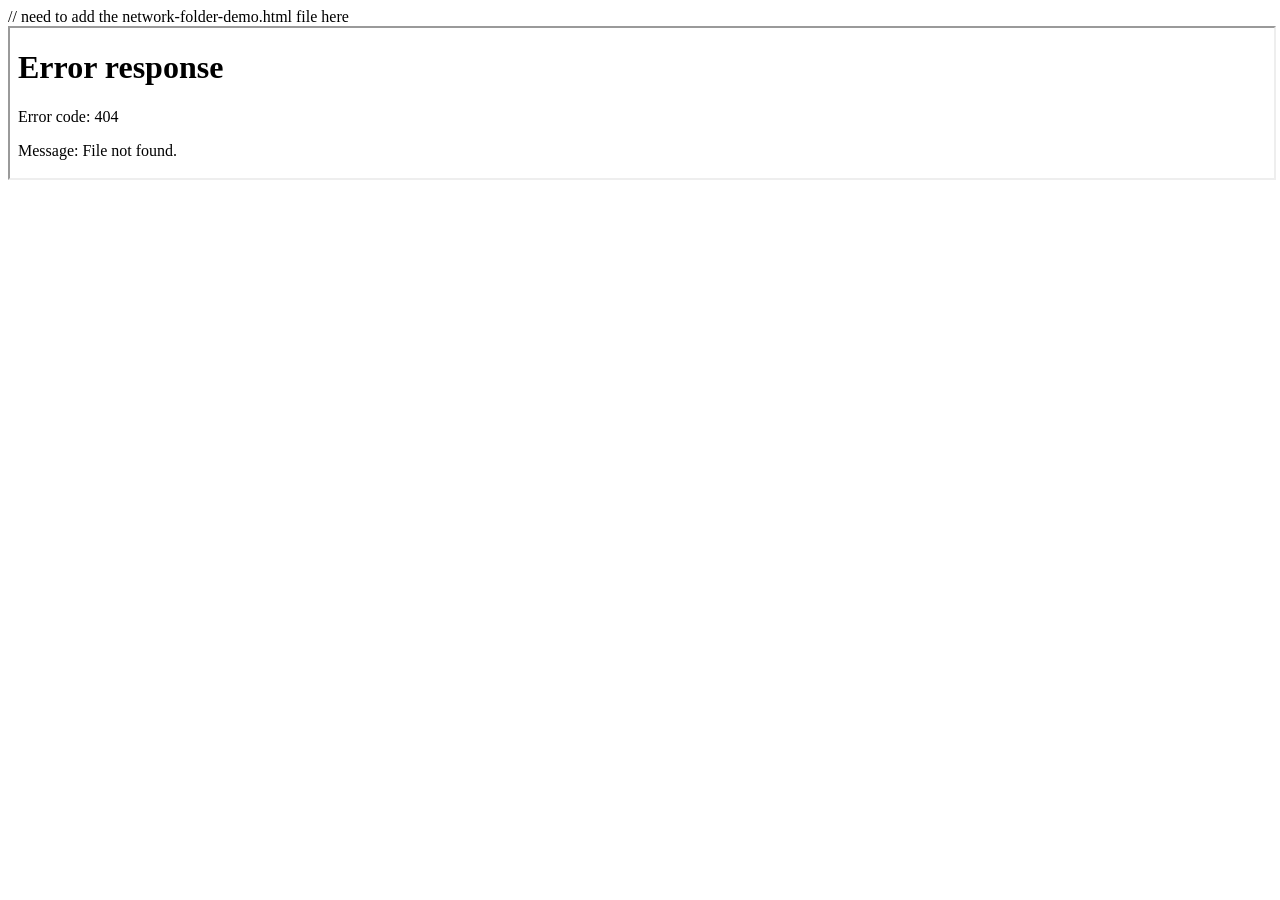
==== index.html @ 02687e4c "adding the index" ====
<!DOCTYPE html>
<html lang="en">
<head>
    <meta charset="UTF-8">
    <meta name="viewport" content="width=device-width, initial-scale=1.0">
    <title>Network Document Folder</title>
</head>
<body>
    // need to add the network-folder-demo.html file here
    <iframe src="network-folder-demo.html" width="100%" height="100%"></iframe>
</body>
</html>
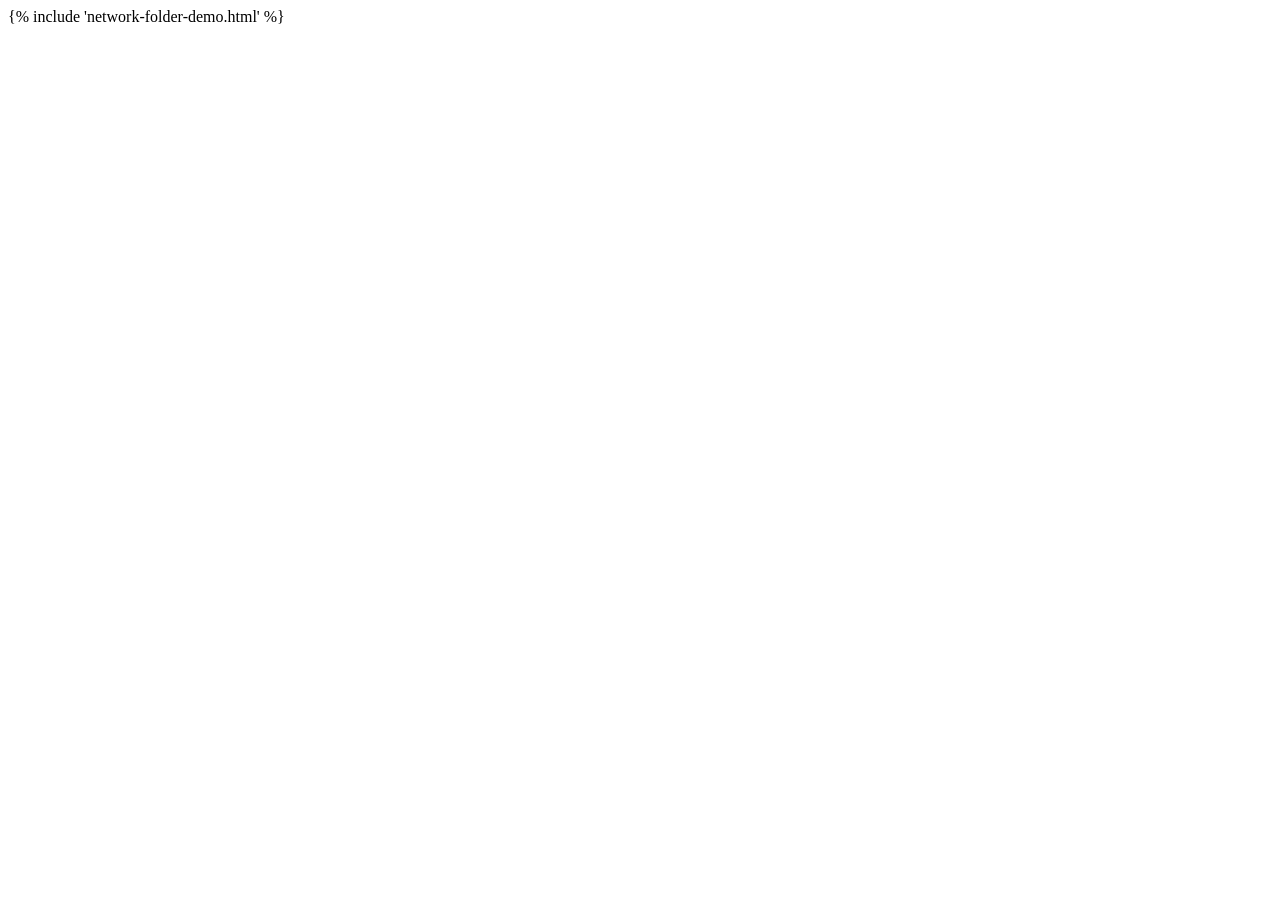
==== commit e7825bdf: "adding in the include for jekyll include" ====
--- a/index.html
+++ b/index.html
@@ -6,7 +6,6 @@
     <title>Network Document Folder</title>
 </head>
 <body>
-    // need to add the network-folder-demo.html file here
-    <iframe src="network-folder-demo.html" width="100%" height="100%"></iframe>
+    {% include 'network-folder-demo.html' %}
 </body>
 </html>
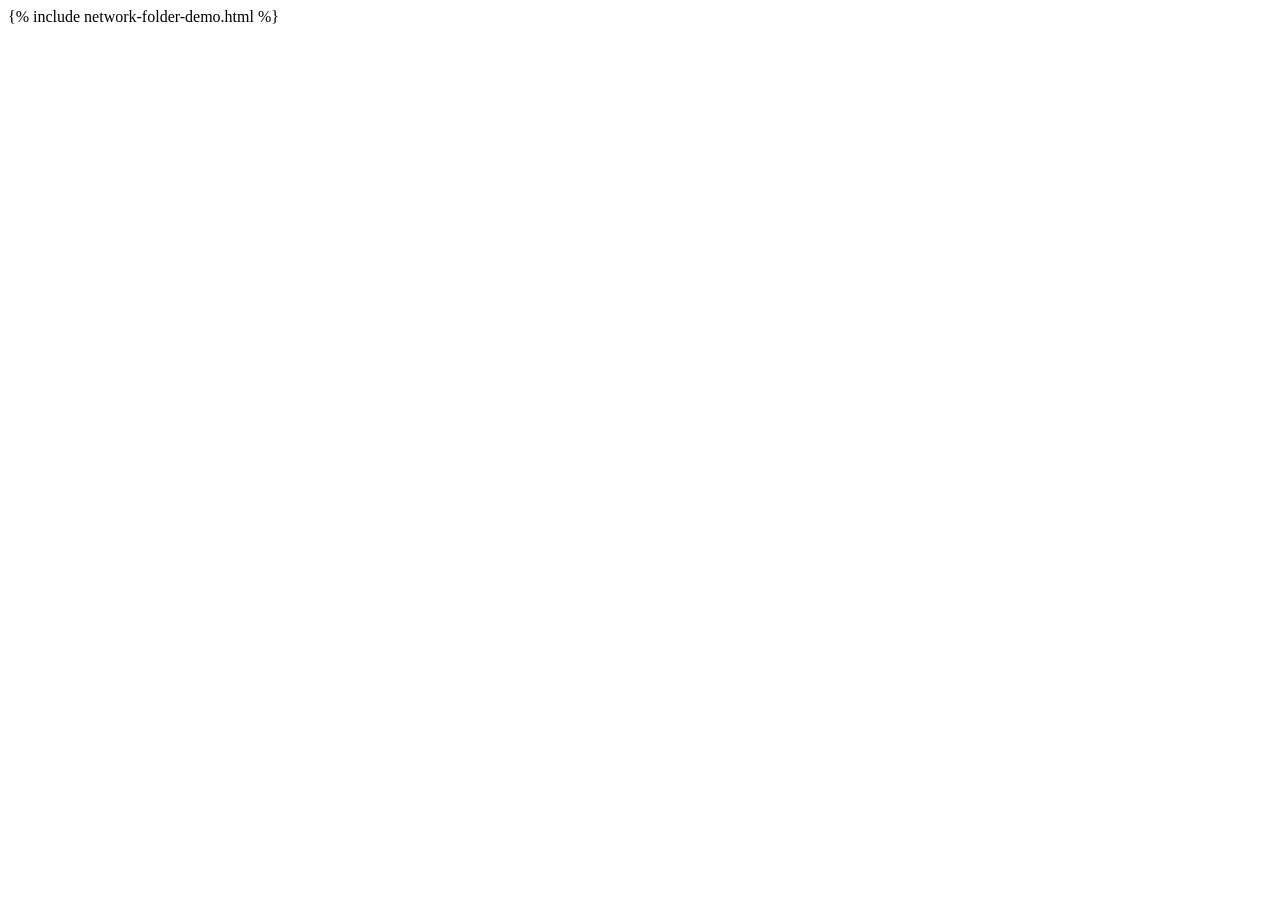
==== commit 34bc8f30: "updating the rteference the index html" ====
--- a/index.html
+++ b/index.html
@@ -6,6 +6,6 @@
     <title>Network Document Folder</title>
 </head>
 <body>
-    {% include 'network-folder-demo.html' %}
+    {% include network-folder-demo.html %}
 </body>
 </html>
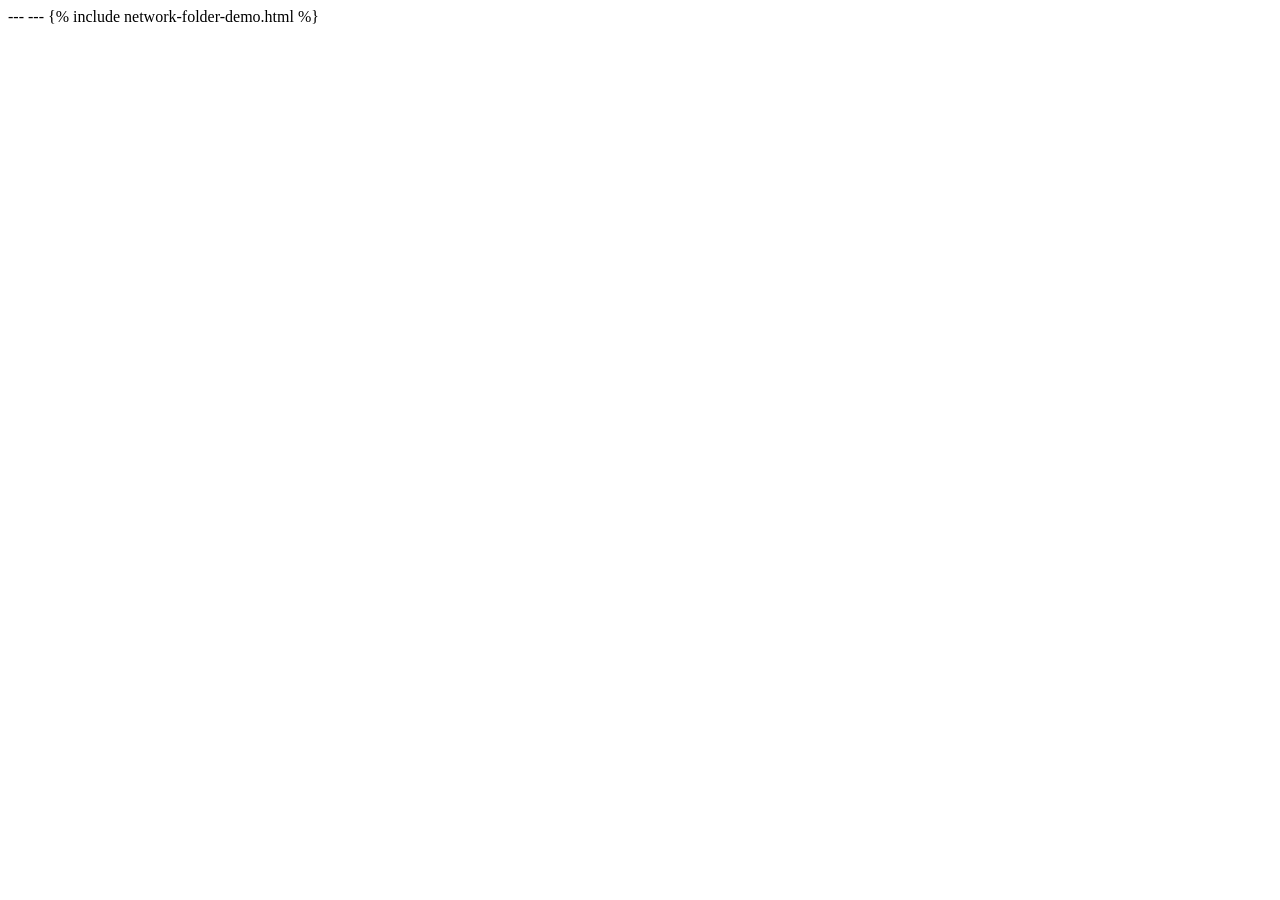
==== commit 2966eba4: "adding in the jeckll;y lines" ====
--- a/index.html
+++ b/index.html
@@ -1,3 +1,5 @@
+---
+---
 <!DOCTYPE html>
 <html lang="en">
 <head>
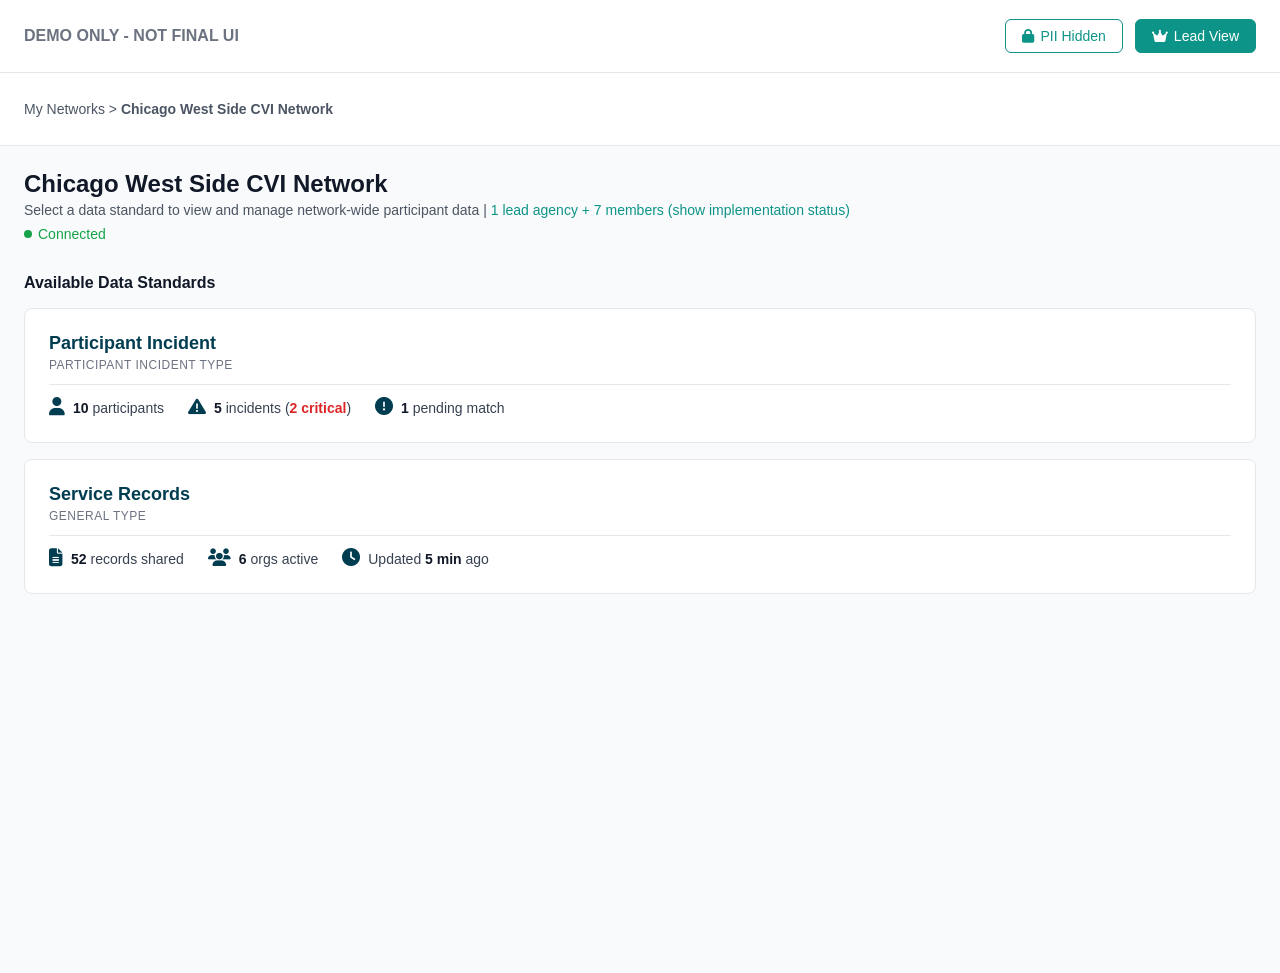
==== commit 0854f4a9: "updating the demo" ====
--- a/index.html
+++ b/index.html
@@ -1,13 +1,6785 @@
----
----
 <!DOCTYPE html>
 <html lang="en">
 <head>
     <meta charset="UTF-8">
     <meta name="viewport" content="width=device-width, initial-scale=1.0">
-    <title>Network Document Folder</title>
+    <title>Network Folder - Chicago West Side CVI Network</title>
+    <link rel="stylesheet" href="https://cdnjs.cloudflare.com/ajax/libs/font-awesome/6.4.0/css/all.min.css">
+    <style>
+        * {
+            box-sizing: border-box;
+            margin: 0;
+            padding: 0;
+        }
+
+        :root {
+            --primary-teal: #0d9488;
+            --primary-teal-hover: #0f766e;
+            --dark-teal: #003d50;
+            --green: #16a34a;
+            --orange: #ea580c;
+            --red: #dc2626;
+            --blue: #3b82f6;
+            --yellow: #eab308;
+            --gray-50: #f9fafb;
+            --gray-100: #f3f4f6;
+            --gray-200: #e5e7eb;
+            --gray-300: #d1d5db;
+            --gray-400: #9ca3af;
+            --gray-500: #6b7280;
+            --gray-600: #4b5563;
+            --gray-700: #374151;
+            --gray-900: #111827;
+            --border: #e5e7eb;
+        }
+
+        body {
+            font-family: -apple-system, BlinkMacSystemFont, 'Segoe UI', Roboto, sans-serif;
+            background: var(--gray-50);
+            color: var(--gray-900);
+            font-size: 14px;
+        }
+
+        /* Demo Control Navigation (Always Visible) */
+        .demo-control-nav {
+            background: white;
+            border-bottom: 1px solid var(--border);
+            padding: 12px 0;
+        }
+
+        .demo-control-nav-content {
+            max-width: 1400px;
+            margin: 0 auto;
+            padding: 0 24px;
+            display: flex;
+            justify-content: space-between;
+            align-items: center;
+            min-height: 48px;
+            h1 {
+                font-size: 16px;
+                font-weight: 600;
+                color: var(--gray-500);
+            }
+        }
+
+        .demo-button-group {
+            display: flex;
+            gap: 12px;
+            align-items: center;
+        }
+
+        /* Breadcrumb Navigation (Main Pages) */
+        .breadcrumb-nav {
+            background: white;
+            border-bottom: 1px solid var(--border);
+            padding: 12px 0;
+        }
+
+        .breadcrumb-nav-content {
+            max-width: 1400px;
+            margin: 0 auto;
+            padding: 0 24px;
+            display: flex;
+            justify-content: flex-start;
+            align-items: center;
+            min-height: 48px;
+        }
+
+        .breadcrumb {
+            color: var(--gray-600);
+            font-size: 14px;
+            text-align: left;
+        }
+
+        .breadcrumb a {
+            color: var(--gray-600);
+            text-decoration: none;
+        }
+
+        .breadcrumb a:hover {
+            color: var(--gray-900);
+        }
+
+        .btn {
+            padding: 8px 16px;
+            border-radius: 6px;
+            font-size: 14px;
+            font-weight: 500;
+            cursor: pointer;
+            border: 1px solid var(--border);
+            background: white;
+            display: inline-flex;
+            align-items: center;
+            gap: 6px;
+            transition: all 0.2s;
+        }
+
+        .btn:hover {
+            background: var(--gray-50);
+        }
+
+        .btn-primary {
+            background: var(--primary-teal);
+            color: white;
+            border-color: var(--primary-teal);
+        }
+
+        .btn-primary:hover {
+            background: var(--primary-teal-hover);
+        }
+
+        .btn-icon {
+            padding: 8px;
+            border: none;
+            background: none;
+        }
+
+        /* Main Container */
+        .container {
+            max-width: 1400px;
+            margin: 0 auto;
+            padding: 24px;
+        }
+
+        /* Header */
+        .page-header {
+            margin-bottom: 24px;
+        }
+
+        .page-title {
+            font-size: 24px;
+            font-weight: 600;
+            margin-bottom: 4px;
+        }
+
+        .page-subtitle {
+            color: var(--gray-600);
+            font-size: 14px;
+        }
+
+        .page-subtitle a {
+            color: var(--primary-teal);
+            text-decoration: none;
+        }
+
+        .header-status {
+            display: flex;
+            align-items: center;
+            gap: 16px;
+            margin-top: 8px;
+        }
+
+        .status-dot {
+            width: 8px;
+            height: 8px;
+            border-radius: 50%;
+            background: var(--green);
+            position: relative;
+            transition: all 0.3s ease;
+        }
+
+        .status-dot.pulse {
+            animation: pulse 1.5s ease-out;
+        }
+
+        @keyframes pulse {
+            0% {
+                box-shadow: 0 0 0 0 rgba(22, 163, 74, 0.7);
+            }
+            50% {
+                box-shadow: 0 0 0 6px rgba(22, 163, 74, 0);
+            }
+            100% {
+                box-shadow: 0 0 0 0 rgba(22, 163, 74, 0);
+            }
+        }
+
+        .status-dot.disconnected {
+            background: var(--red);
+        }
+
+        .status-dot.connecting {
+            background: var(--orange);
+            animation: blink 1s ease-in-out infinite;
+        }
+
+        @keyframes blink {
+            0%, 100% {
+                opacity: 1;
+            }
+            50% {
+                opacity: 0.3;
+            }
+        }
+
+        /* Network Member Organizations Table */
+        .member-org-section {
+            background: white;
+            border: 1px solid var(--border);
+            border-radius: 8px;
+            margin-bottom: 24px;
+            overflow: hidden;
+        }
+
+        .section-header {
+            padding: 16px 20px;
+            border-bottom: 1px solid var(--border);
+            display: flex;
+            justify-content: space-between;
+            align-items: center;
+            background: white;
+        }
+
+        .section-header h3 {
+            font-size: 15px;
+            font-weight: 600;
+        }
+
+        .close-btn {
+            background: none;
+            border: none;
+            font-size: 18px;
+            color: var(--gray-400);
+            cursor: pointer;
+            padding: 4px 8px;
+        }
+
+        .close-btn:hover {
+            color: var(--gray-600);
+        }
+
+        table {
+            width: 100%;
+            border-collapse: collapse;
+        }
+
+        th {
+            text-align: left;
+            padding: 12px 20px;
+            font-weight: 500;
+            font-size: 13px;
+            color: var(--gray-600);
+            background: var(--gray-50);
+            border-bottom: 1px solid var(--border);
+        }
+        /* Center specific columns in Active Participants table */
+        .collapsible-content table tbody tr td:nth-child(2),
+        .collapsible-content table tbody tr td:nth-child(4) {
+            text-align: center;
+        }
+
+        .collapsible-content table thead tr th:nth-child(2),
+        .collapsible-content table thead tr th:nth-child(4) {
+            text-align: center;
+        }
+
+        /* Keep Participant ID and Orgs Matched left-aligned */
+        .collapsible-content table tbody tr td:nth-child(1),
+        .collapsible-content table tbody tr td:nth-child(3),
+        .collapsible-content table thead tr th:nth-child(1),
+        .collapsible-content table thead tr th:nth-child(3) {
+            text-align: left;
+        }
+
+
+        td {
+            padding: 14px 20px;
+            border-bottom: 1px solid var(--border);
+            font-size: 14px;
+        }
+
+        tr:last-child td {
+            border-bottom: none;
+        }
+
+        tbody tr {
+            cursor: pointer;
+            transition: background 0.15s;
+        }
+
+        tbody tr:hover {
+            background: var(--gray-50);
+        }
+
+        .org-name {
+            display: flex;
+            align-items: center;
+            gap: 10px;
+        }
+
+        .org-icon {
+            width: 24px;
+            height: 24px;
+            background: var(--primary-teal);
+            border-radius: 4px;
+            display: flex;
+            align-items: center;
+            justify-content: center;
+            color: white;
+            font-size: 11px;
+            font-weight: 600;
+            flex-shrink: 0;
+        }
+
+        .role-badge {
+            color: var(--primary-teal);
+            font-weight: 500;
+        }
+
+        .status-active {
+            display: flex;
+            align-items: center;
+            gap: 6px;
+            color: var(--green);
+            font-weight: 500;
+        }
+
+        .status-active::before {
+            content: '●';
+            font-size: 12px;
+        }
+
+        .status-pending {
+            display: flex;
+            align-items: center;
+            gap: 6px;
+            color: var(--orange);
+            font-weight: 500;
+        }
+
+        .status-pending::before {
+            content: '●';
+            font-size: 12px;
+        }
+
+        .status-disconnected {
+            display: flex;
+            align-items: center;
+            gap: 6px;
+            color: var(--gray-500);
+            font-weight: 500;
+        }
+
+        .status-disconnected::before {
+            content: '●';
+            font-size: 12px;
+        }
+
+        .table-footer {
+            padding: 12px 20px;
+            background: var(--gray-50);
+            font-size: 13px;
+            color: var(--gray-600);
+        }
+
+        /* Tabs */
+        .tabs {
+            display: flex;
+            gap: 4px;
+            border-bottom: 1px solid var(--border);
+            background: white;
+            padding: 0 20px;
+        }
+
+        .tab {
+            padding: 14px 20px;
+            border: none;
+            background: none;
+            cursor: pointer;
+            font-size: 14px;
+            font-weight: 500;
+            color: var(--gray-600);
+            border-bottom: 2px solid transparent;
+            transition: all 0.2s;
+            display: flex;
+            align-items: center;
+            gap: 8px;
+        }
+
+        .tab:hover {
+            color: var(--gray-900);
+        }
+
+        .tab.active {
+            color: var(--primary-teal);
+            border-bottom-color: var(--primary-teal);
+        }
+
+        .tab-icon {
+            font-size: 16px;
+        }
+
+        /* Tab Content Container */
+        .tab-content-wrapper {
+            background: white;
+            border: 1px solid var(--border);
+            border-radius: 8px;
+            margin-bottom: 24px;
+            overflow: hidden;
+        }
+
+
+        .view-activity-link {
+            color: var(--primary-teal);
+            text-decoration: none;
+            font-weight: 500;
+            font-size: 14px;
+        }
+
+        .view-activity-link:hover {
+            text-decoration: underline;
+        }
+
+        /* Content Section */
+        .content-section {
+            background: white;
+        }
+
+        .tab-content .content-section:first-child {
+            border-top: none;
+        }
+
+        .tab-content .content-section:not(:last-child) {
+            border-bottom: 1px solid var(--border);
+        }
+
+        .content-section-header {
+            padding: 20px;
+            border-bottom: 1px solid var(--border);
+        }
+
+        .content-section-title {
+            font-size: 16px;
+            font-weight: 600;
+            margin-bottom: 4px;
+        }
+
+        .content-section-subtitle {
+            color: var(--gray-600);
+            font-size: 13px;
+        }
+
+        .content-section-meta {
+            display: flex;
+            justify-content: space-between;
+            align-items: center;
+        }
+
+        .total-count {
+            color: var(--gray-600);
+            font-size: 13px;
+            display: flex;
+            align-items: center;
+            gap: 6px;
+        }
+
+        /* Status Badges */
+        .status-badges {
+            display: flex;
+            gap: 16px;
+            padding: 16px 20px;
+            border-bottom: 1px solid var(--border);
+        }
+
+        .status-badge {
+            display: flex;
+            align-items: center;
+            gap: 6px;
+            font-size: 13px;
+            font-weight: 500;
+        }
+
+        .status-badge.confirmed {
+            color: var(--green);
+        }
+
+        .status-badge.potential {
+            color: var(--orange);
+        }
+
+        .status-badge.pending {
+            color: var(--blue);
+        }
+
+        .status-icon {
+            font-size: 16px;
+        }
+
+        /* Collapsible Sections */
+        .collapsible-section {
+            border-bottom: 1px solid var(--border);
+        }
+
+        .collapsible-section:last-child {
+            border-bottom: none;
+        }
+
+        .collapsible-header {
+            padding: 16px 20px;
+            display: flex;
+            align-items: center;
+            gap: 12px;
+            cursor: pointer;
+            user-select: none;
+            transition: background 0.2s;
+        }
+
+        .collapsible-header:hover {
+            background: var(--gray-50);
+        }
+
+        .chevron {
+            color: var(--gray-400);
+            font-size: 14px;
+            transition: transform 0.2s;
+        }
+
+        .collapsible-section.expanded .chevron {
+            transform: rotate(90deg);
+        }
+
+        .section-icon {
+            font-size: 16px;
+            color: var(--gray-500);
+        }
+
+        .section-label {
+            flex: 1;
+            font-weight: 500;
+            font-size: 14px;
+        }
+
+        .record-count {
+            color: var(--gray-500);
+            font-size: 13px;
+        }
+
+        .collapsible-content {
+            display: none;
+            padding: 0;
+        }
+
+        .collapsible-section.expanded .collapsible-content {
+            display: block;
+        }
+
+        /* Incident/Participant specific */
+        .incident-id {
+            font-family: 'Courier New', monospace;
+            font-size: 13px;
+            font-weight: 600;
+        }
+
+        .severity-badge {
+            padding: 4px 10px;
+            border-radius: 4px;
+            font-size: 12px;
+            font-weight: 600;
+            display: inline-block;
+        }
+
+        .severity-critical {
+            background: #fee2e2;
+            color: var(--red);
+        }
+
+        .severity-high {
+            background: #fed7aa;
+            color: var(--orange);
+        }
+
+        .severity-medium {
+            background: #fef3c7;
+            color: #d97706;
+        }
+
+        .severity-low {
+            background: #dcfce7;
+            color: var(--green);
+        }
+
+        /* Org Response Status */
+        .response-status {
+            display: flex;
+            align-items: center;
+            gap: 6px;
+        }
+
+        .response-circles {
+            display: flex;
+            gap: 4px;
+        }
+
+        .response-circle {
+            width: 20px;
+            height: 20px;
+            border-radius: 50%;
+            border: 2px solid var(--border);
+            background: white;
+        }
+
+        .response-circle.complete {
+            background: var(--green);
+            border-color: var(--green);
+        }
+
+        .response-circle.in-progress {
+            background: var(--orange);
+            border-color: var(--orange);
+        }
+
+        .response-text {
+            font-size: 13px;
+            color: var(--gray-600);
+        }
+
+        /* View Button */
+        .view-btn {
+            padding: 6px 12px;
+            border: 1px solid var(--border);
+            background: white;
+            border-radius: 4px;
+            cursor: pointer;
+            font-size: 13px;
+            display: flex;
+            align-items: center;
+            gap: 6px;
+            color: var(--gray-700);
+        }
+
+        .view-btn:hover {
+            background: var(--gray-50);
+        }
+
+        /* PII Hidden Button */
+        .pii-toggle-btn {
+            padding: 8px 16px;
+            border: 1.5px solid var(--primary-teal);
+            background: white;
+            border-radius: 6px;
+            color: var(--primary-teal);
+            font-weight: 500;
+            cursor: pointer;
+            display: flex;
+            align-items: center;
+            gap: 6px;
+            font-size: 14px;
+        }
+
+        .pii-toggle-btn:hover {
+            background: #f0fdfa;
+        }
+
+        /* Tab Content */
+        .tab-content {
+            display: none;
+        }
+
+        .tab-content.active {
+            display: block;
+        }
+
+        /* Match confidence bar */
+        .confidence-bar {
+            flex: 1;
+            height: 6px;
+            background: var(--gray-200);
+            border-radius: 3px;
+            overflow: hidden;
+        }
+
+        .confidence-fill {
+            height: 100%;
+        }
+
+        .confidence-fill.high {
+            background: var(--green);
+        }
+
+        .confidence-fill.potential {
+            background: var(--orange);
+        }
+
+        .confidence-fill.low {
+            background: var(--gray-400);
+        }
+
+        /* Participant badges */
+        .participant-tag {
+            display: inline-flex;
+            align-items: center;
+            gap: 4px;
+            padding: 3px 8px;
+            background: var(--gray-100);
+            border-radius: 4px;
+            font-size: 12px;
+            color: var(--gray-700);
+            margin-right: 6px;
+        }
+
+        .risk-badge {
+            padding: 3px 8px;
+            border-radius: 4px;
+            font-size: 12px;
+            font-weight: 600;
+            background: #fee2e2;
+            color: var(--red);
+        }
+
+        /* Modal */
+        .modal {
+            display: none;
+            position: fixed;
+            inset: 0;
+            background: rgba(0,0,0,0.5);
+            z-index: 1000;
+            align-items: center;
+            justify-content: center;
+            padding: 2rem;
+        }
+
+        .modal.active {
+            display: flex;
+        }
+
+        .modal-content {
+            background: white;
+            border-radius: 8px;
+            max-width: 900px;
+            width: 100%;
+            max-height: 90vh;
+            overflow-y: auto;
+        }
+
+        .modal-content.modal-large {
+            max-width: 1200px;
+        }
+
+        .modal-header {
+            padding: 20px;
+            border-bottom: 1px solid var(--border);
+            display: flex;
+            justify-content: space-between;
+            align-items: center;
+        }
+
+        .modal-title {
+            font-size: 20px;
+            font-weight: 600;
+        }
+
+        .modal-subtitle {
+            font-size: 14px;
+            color: var(--gray-600);
+            margin-top: 4px;
+        }
+
+        .modal-body {
+            padding: 24px;
+        }
+
+        .modal-footer {
+            padding: 16px 24px;
+            border-top: 1px solid var(--border);
+            display: flex;
+            justify-content: space-between;
+            align-items: center;
+            background: var(--gray-50);
+        }
+
+        /* Consensus Builder Styles */
+        /* Match Review Modal Styles */
+        .match-review-modal .modal-content {
+            max-width: 1100px;
+        }
+
+        .match-comparison {
+            display: grid;
+            grid-template-columns: 1fr auto 1fr;
+            gap: 32px;
+            align-items: start;
+            margin: 24px 0;
+        }
+
+        .participant-card {
+            background: var(--gray-50);
+            border: 2px solid var(--border);
+            border-radius: 12px;
+            padding: 20px;
+        }
+
+        .participant-card-header {
+            display: flex;
+            align-items: center;
+            gap: 12px;
+            margin-bottom: 16px;
+            padding-bottom: 16px;
+            border-bottom: 1px solid var(--border);
+        }
+
+        .org-logo {
+            width: 48px;
+            height: 48px;
+            border-radius: 8px;
+            background: var(--primary-teal);
+            display: flex;
+            align-items: center;
+            justify-content: center;
+            color: white;
+            font-weight: 700;
+            font-size: 18px;
+        }
+
+        .org-logo.secondary {
+            background: var(--blue);
+        }
+
+        .participant-card-title {
+            flex: 1;
+        }
+
+        .org-name {
+            font-size: 14px;
+            font-weight: 600;
+            color: var(--gray-900);
+            margin-bottom: 4px;
+        }
+
+        .record-id {
+            font-size: 12px;
+            color: var(--gray-600);
+        }
+
+        .field-comparison {
+            display: flex;
+            flex-direction: column;
+            gap: 16px;
+        }
+
+        .field-row {
+            display: flex;
+            align-items: flex-start;
+            gap: 12px;
+        }
+
+        .field-label {
+            font-size: 12px;
+            font-weight: 600;
+            color: var(--gray-600);
+            text-transform: uppercase;
+            letter-spacing: 0.5px;
+            margin-bottom: 4px;
+        }
+
+        .field-value {
+            font-size: 15px;
+            color: var(--gray-900);
+            font-weight: 500;
+        }
+
+        .match-indicator {
+            flex-shrink: 0;
+            width: 24px;
+            height: 24px;
+            border-radius: 50%;
+            display: flex;
+            align-items: center;
+            justify-content: center;
+            font-size: 12px;
+        }
+
+        .match-indicator.match {
+            background: #dcfce7;
+            color: var(--green);
+        }
+
+        .match-indicator.similar {
+            background: #fef3c7;
+            color: #f59e0b;
+        }
+
+        .match-indicator.no-match {
+            background: #fee2e2;
+            color: var(--red);
+        }
+
+        .score-circle-container {
+            display: flex;
+            flex-direction: column;
+            align-items: center;
+            justify-content: center;
+            padding-top: 40px;
+        }
+
+        .score-circle {
+            width: 140px;
+            height: 140px;
+            border-radius: 50%;
+            display: flex;
+            flex-direction: column;
+            align-items: center;
+            justify-content: center;
+            position: relative;
+            background: conic-gradient(
+                var(--primary-teal) 0deg,
+                var(--primary-teal) calc(var(--score) * 3.6deg),
+                var(--gray-200) calc(var(--score) * 3.6deg),
+                var(--gray-200) 360deg
+            );
+            box-shadow: 0 8px 24px rgba(0,0,0,0.12);
+        }
+
+        .score-circle::before {
+            content: '';
+            position: absolute;
+            width: 108px;
+            height: 108px;
+            border-radius: 50%;
+            background: white;
+        }
+
+        .score-number {
+            position: relative;
+            z-index: 1;
+            font-size: 48px;
+            font-weight: 700;
+            color: var(--gray-900);
+            line-height: 1;
+        }
+
+        .score-label {
+            position: relative;
+            z-index: 1;
+            font-size: 13px;
+            color: var(--gray-600);
+            margin-top: 4px;
+        }
+
+        .confidence-badge {
+            margin-top: 16px;
+            padding: 8px 16px;
+            border-radius: 20px;
+            font-size: 13px;
+            font-weight: 600;
+            text-align: center;
+        }
+
+        .confidence-badge.high {
+            background: #dcfce7;
+            color: #166534;
+        }
+
+        .confidence-badge.medium {
+            background: #fef3c7;
+            color: #92400e;
+        }
+
+        .confidence-badge.low {
+            background: #fee2e2;
+            color: #991b1b;
+        }
+
+        .algorithm-breakdown {
+            background: var(--gray-50);
+            border: 1px solid var(--border);
+            border-radius: 8px;
+            padding: 20px;
+            margin-top: 24px;
+        }
+
+        .breakdown-title {
+            font-size: 14px;
+            font-weight: 600;
+            color: var(--gray-900);
+            margin-bottom: 16px;
+            display: flex;
+            align-items: center;
+            gap: 8px;
+        }
+
+        .breakdown-row {
+            display: grid;
+            grid-template-columns: 2fr 1fr 1fr;
+            gap: 16px;
+            padding: 12px 0;
+            border-bottom: 1px solid var(--border);
+            align-items: center;
+        }
+
+        .breakdown-row:last-child {
+            border-bottom: none;
+            font-weight: 600;
+            color: var(--gray-900);
+        }
+
+        .breakdown-criterion {
+            font-size: 13px;
+            color: var(--gray-700);
+        }
+
+        .breakdown-bar {
+            height: 8px;
+            background: var(--gray-200);
+            border-radius: 4px;
+            overflow: hidden;
+        }
+
+        .breakdown-bar-fill {
+            height: 100%;
+            background: var(--primary-teal);
+            transition: width 0.5s ease;
+        }
+
+        .breakdown-points {
+            font-size: 14px;
+            color: var(--gray-900);
+            text-align: right;
+        }
+
+        .match-actions {
+            display: flex;
+            gap: 12px;
+            justify-content: flex-end;
+            margin-top: 24px;
+        }
+
+        .btn-reject {
+            background: white;
+            color: var(--red);
+            border: 2px solid var(--red);
+        }
+
+        .btn-reject:hover {
+            background: #fee2e2;
+        }
+
+        .btn-review {
+            background: white;
+            color: var(--gray-700);
+            border: 2px solid var(--gray-300);
+        }
+
+        .btn-review:hover {
+            background: var(--gray-50);
+        }
+
+        .btn-confirm {
+            background: var(--green);
+            color: white;
+            border: 2px solid var(--green);
+        }
+
+        .btn-confirm:hover {
+            background: #15803d;
+        }
+
+        @media (max-width: 900px) {
+            .match-comparison {
+                grid-template-columns: 1fr;
+                gap: 24px;
+            }
+
+            .score-circle-container {
+                order: -1;
+                padding-top: 0;
+                padding-bottom: 24px;
+            }
+        }
+
+        .consensus-intro {
+            background: #fef3c7;
+            border: 1px solid #fde68a;
+            border-radius: 6px;
+            padding: 12px 16px;
+            margin-bottom: 24px;
+            display: flex;
+            align-items: flex-start;
+            gap: 12px;
+        }
+
+        .consensus-intro-icon {
+            color: #d97706;
+            font-size: 18px;
+            flex-shrink: 0;
+            margin-top: 2px;
+        }
+
+        .consensus-intro-text {
+            font-size: 14px;
+            color: var(--gray-700);
+            line-height: 1.5;
+        }
+
+        .consensus-field-group {
+            margin-bottom: 32px;
+        }
+
+        .consensus-field-label {
+            font-size: 15px;
+            font-weight: 600;
+            color: var(--gray-900);
+            margin-bottom: 12px;
+            display: flex;
+            align-items: center;
+            gap: 8px;
+        }
+
+        .consensus-grid {
+            display: grid;
+            gap: 12px;
+        }
+
+        .consensus-option {
+            border: 2px solid var(--border);
+            border-radius: 8px;
+            padding: 12px 16px;
+            display: flex;
+            align-items: center;
+            gap: 12px;
+            cursor: pointer;
+            transition: all 0.2s;
+            background: white;
+        }
+
+        .consensus-option:hover {
+            border-color: var(--primary-teal);
+            background: var(--gray-50);
+        }
+
+        .consensus-option.selected {
+            border-color: var(--primary-teal);
+            background: #f0fdfa;
+            box-shadow: 0 0 0 3px rgba(13, 148, 136, 0.1);
+        }
+
+        .consensus-option.majority {
+            background: #dcfce7;
+            border-color: var(--green);
+        }
+
+        .consensus-option.majority.selected {
+            background: #dcfce7;
+            border-color: var(--green);
+            box-shadow: 0 0 0 3px rgba(22, 163, 74, 0.1);
+        }
+
+        .consensus-radio {
+            width: 20px;
+            height: 20px;
+            border: 2px solid var(--gray-400);
+            border-radius: 50%;
+            display: flex;
+            align-items: center;
+            justify-content: center;
+            flex-shrink: 0;
+            transition: all 0.2s;
+        }
+
+        .consensus-option.selected .consensus-radio {
+            border-color: var(--primary-teal);
+            background: var(--primary-teal);
+        }
+
+        .consensus-option.majority .consensus-radio {
+            border-color: var(--green);
+        }
+
+        .consensus-option.majority.selected .consensus-radio {
+            border-color: var(--green);
+            background: var(--green);
+        }
+
+        .consensus-radio-inner {
+            width: 8px;
+            height: 8px;
+            border-radius: 50%;
+            background: white;
+            opacity: 0;
+            transition: opacity 0.2s;
+        }
+
+        .consensus-option.selected .consensus-radio-inner {
+            opacity: 1;
+        }
+
+        .consensus-option-content {
+            flex: 1;
+            display: flex;
+            align-items: center;
+            justify-content: space-between;
+            gap: 16px;
+        }
+
+        .consensus-option-value {
+            font-size: 14px;
+            color: var(--gray-900);
+            font-weight: 500;
+        }
+
+        .consensus-option-meta {
+            display: flex;
+            align-items: center;
+            gap: 12px;
+            flex-shrink: 0;
+        }
+
+        .consensus-org-badges {
+            display: flex;
+            gap: 4px;
+            flex-wrap: wrap;
+        }
+
+        .consensus-org-badge {
+            background: var(--gray-200);
+            color: var(--gray-700);
+            padding: 3px 8px;
+            border-radius: 4px;
+            font-size: 11px;
+            font-weight: 600;
+        }
+
+        .consensus-vote-count {
+            display: flex;
+            align-items: center;
+            gap: 6px;
+            font-size: 13px;
+            color: var(--gray-600);
+            font-weight: 500;
+        }
+
+        .consensus-vote-count i {
+            color: var(--primary-teal);
+        }
+
+        .consensus-option.majority .consensus-vote-count {
+            color: var(--green);
+        }
+
+        .consensus-option.majority .consensus-vote-count i {
+            color: var(--green);
+        }
+
+        .consensus-majority-badge {
+            background: var(--green);
+            color: white;
+            padding: 3px 8px;
+            border-radius: 4px;
+            font-size: 11px;
+            font-weight: 600;
+            display: flex;
+            align-items: center;
+            gap: 4px;
+        }
+
+        .consensus-stats {
+            display: flex;
+            gap: 24px;
+            padding: 12px 0;
+            border-top: 1px solid var(--border);
+            margin-top: 16px;
+            font-size: 13px;
+        }
+
+        .consensus-stat {
+            display: flex;
+            align-items: center;
+            gap: 6px;
+            color: var(--gray-600);
+        }
+
+        .consensus-stat strong {
+            color: var(--gray-900);
+        }
+
+        /* Conflict Warning in Table */
+        .conflict-row {
+            background: #fffbeb !important;
+            border-left: 3px solid #f59e0b;
+        }
+
+        .conflict-row:hover {
+            background: #fef3c7 !important;
+        }
+
+        .conflict-badge {
+            display: inline-flex;
+            align-items: center;
+            gap: 4px;
+            padding: 3px 8px;
+            border-radius: 4px;
+            font-size: 11px;
+            font-weight: 600;
+            background: #fef3c7;
+            color: #b45309;
+            border: 1px solid #fde68a;
+        }
+
+        .conflict-badge i {
+            font-size: 10px;
+        }
+
+        /* Org Confirmation Badges */
+        .org-confirmation-list {
+            display: flex;
+            flex-wrap: wrap;
+            gap: 4px;
+            align-items: center;
+        }
+
+        .org-confirmation-badge {
+            display: inline-flex;
+            align-items: center;
+            gap: 4px;
+            padding: 3px 8px;
+            border-radius: 4px;
+            font-size: 11px;
+            font-weight: 600;
+            background: #dcfce7;
+            color: #166534;
+            border: 1px solid #bbf7d0;
+        }
+
+        .org-confirmation-badge.pending {
+            background: #fef3c7;
+            color: #92400e;
+            border: 1px solid #fde68a;
+        }
+
+        .org-confirmation-badge i {
+            font-size: 10px;
+        }
+
+        .org-confirmation-count {
+            font-size: 12px;
+            color: var(--gray-600);
+            font-weight: 500;
+        }
+
+        /* Pagination */
+        .pagination-footer {
+            display: flex;
+            justify-content: space-between;
+            align-items: center;
+            padding: 12px 20px;
+            border-top: 1px solid var(--border);
+            background: var(--gray-50);
+            font-size: 13px;
+        }
+
+        .pagination-info {
+            color: var(--gray-600);
+        }
+
+        .pagination-controls {
+            display: flex;
+            gap: 8px;
+            align-items: center;
+        }
+
+        .pagination-per-page {
+            display: flex;
+            align-items: center;
+            gap: 8px;
+        }
+
+        .pagination-per-page select {
+            min-width: 60px;
+            padding: 6px 32px 6px 12px;
+            border: 1px solid var(--border);
+            border-radius: 4px;
+            background: white;
+            color: var(--gray-700);
+            font-size: 13px;
+            cursor: pointer;
+            appearance: none;
+            background-image: url("data:image/svg+xml,%3Csvg xmlns='http://www.w3.org/2000/svg' width='12' height='12' viewBox='0 0 12 12'%3E%3Cpath fill='%236b7280' d='M6 9L2 5h8z'/%3E%3C/svg%3E");
+            background-repeat: no-repeat;
+            background-position: right 8px center;
+        }
+
+        .pagination-arrow {
+            width: 32px;
+            height: 32px;
+            border: 1px solid var(--border);
+            border-radius: 4px;
+            background: white;
+            color: var(--gray-600);
+            display: flex;
+            align-items: center;
+            justify-content: center;
+            cursor: pointer;
+            transition: all 0.2s;
+        }
+
+        .pagination-arrow:hover:not(:disabled) {
+            background: var(--gray-50);
+            border-color: var(--gray-400);
+        }
+
+        .pagination-arrow:disabled {
+            opacity: 0.3;
+            cursor: not-allowed;
+        }
+
+        .pagination-current {
+            min-width: 32px;
+            height: 32px;
+            padding: 0 12px;
+            border: 1px solid var(--border);
+            border-radius: 4px;
+            background: white;
+            display: flex;
+            align-items: center;
+            justify-content: center;
+            font-size: 13px;
+            color: var(--gray-700);
+        }
+
+        /* Inline Status Key */
+        .status-key-inline {
+            display: flex;
+            align-items: center;
+            gap: 12px;
+            font-size: 13px;
+            color: var(--gray-700);
+        }
+
+        .status-key-item {
+            position: relative;
+            cursor: help;
+        }
+
+        .status-key-badge {
+            cursor: help;
+            font-size: 11px;
+            transition: transform 0.2s ease;
+        }
+
+        .status-key-badge:hover {
+            transform: scale(1.05);
+        }
+
+        .match-status-tooltip {
+            position: relative;
+        }
+
+        .match-status-tooltip .tooltip-content {
+            display: none;
+            position: absolute;
+            bottom: calc(100% + 12px);
+            left: 50%;
+            transform: translateX(-50%);
+            background: var(--gray-900);
+            color: white;
+            padding: 12px 16px;
+            border-radius: 8px;
+            font-size: 13px;
+            white-space: nowrap;
+            z-index: 1000;
+            box-shadow: 0 4px 16px rgba(0,0,0,0.3);
+            min-width: 280px;
+        }
+
+        .match-status-tooltip .tooltip-content::after {
+            content: '';
+            position: absolute;
+            top: 100%;
+            left: 50%;
+            transform: translateX(-50%);
+            border: 8px solid transparent;
+            border-top-color: var(--gray-900);
+        }
+
+        .match-status-tooltip:hover .tooltip-content {
+            display: block;
+        }
+
+        .tooltip-status-item {
+            margin: 8px 0;
+            display: flex;
+            align-items: center;
+            gap: 8px;
+        }
+
+        .tooltip-status-item:first-child {
+            margin-top: 0;
+        }
+
+        .tooltip-status-item:last-child {
+            margin-bottom: 0;
+        }
+
+
+        .score-display {
+            text-align: center;
+            padding: 2rem;
+        }
+
+        .score-circle {
+            width: 120px;
+            height: 120px;
+            margin: 0 auto 1rem;
+            border-radius: 50%;
+            background: var(--gray-100);
+            display: flex;
+            flex-direction: column;
+            align-items: center;
+            justify-content: center;
+        }
+
+        .score-value {
+            font-size: 2rem;
+            font-weight: 700;
+        }
+
+        .score-label {
+            font-size: 0.85rem;
+            color: var(--gray-600);
+        }
+
+        .match-reasons {
+            background: #fef3c7;
+            padding: 1rem;
+            border-radius: 6px;
+            margin: 1.5rem 0;
+            border-left: 4px solid var(--orange);
+        }
+
+        .match-reasons ul {
+            margin-top: 0.5rem;
+            margin-left: 1.5rem;
+            color: var(--gray-700);
+        }
+
+        .match-reasons li {
+            margin-bottom: 0.25rem;
+        }
+
+        /* Participant Detail Page Styles */
+        #participant-detail-page {
+            display: none;
+            background: var(--gray-50);
+            min-height: 100vh;
+        }
+
+        .detail-top-nav {
+            background: white;
+            border-bottom: 1px solid var(--border);
+            padding: 12px 0;
+        }
+
+        .detail-top-nav-content {
+            max-width: 1400px;
+            margin: 0 auto;
+            padding: 0 24px;
+            display: flex;
+            justify-content: space-between;
+            align-items: center;
+        }
+
+        .detail-back-link {
+            color: var(--gray-600);
+            text-decoration: none;
+            display: flex;
+            align-items: center;
+            gap: 4px;
+            font-size: 14px;
+            flex-shrink: 1;
+            min-width: 0;
+        }
+
+        .detail-back-link:hover {
+            color: var(--gray-900);
+        }
+
+        .detail-actions {
+            display: flex;
+            gap: 8px;
+            flex-shrink: 0;
+        }
+
+        /* Secondary Navigation (App-level) */
+        .secondary-nav {
+            background: white;
+            border-bottom: 1px solid var(--border);
+            padding: 12px 0;
+        }
+
+        .secondary-nav-content {
+            max-width: 1400px;
+            margin: 0 auto;
+            padding: 0 24px;
+            display: flex;
+            justify-content: space-between;
+            align-items: center;
+            min-height: 48px;
+        }
+
+        .secondary-breadcrumb {
+            color: var(--gray-600);
+            font-size: 14px;
+        }
+
+        .secondary-breadcrumb a {
+            color: var(--gray-600);
+            text-decoration: none;
+        }
+
+        .secondary-breadcrumb a:hover {
+            color: var(--gray-900);
+        }
+
+        .secondary-breadcrumb strong {
+            color: var(--gray-900);
+        }
+
+        .secondary-actions {
+            display: flex;
+            gap: 8px;
+            flex-shrink: 0;
+        }
+
+        .participant-header-card {
+            background: white;
+            border: 1px solid var(--border);
+            border-radius: 8px;
+            padding: 24px;
+            margin-bottom: 20px;
+        }
+
+        .participant-header-top {
+            display: flex;
+            align-items: flex-start;
+            gap: 16px;
+            margin-bottom: 20px;
+            padding-bottom: 20px;
+            border-bottom: 1px solid var(--border);
+        }
+
+        .participant-avatar {
+            width: 48px;
+            height: 48px;
+            border-radius: 50%;
+            background: var(--primary-teal);
+            color: white;
+            display: flex;
+            align-items: center;
+            justify-content: center;
+            font-size: 24px;
+            flex-shrink: 0;
+        }
+
+        .participant-header-info {
+            flex: 1;
+        }
+
+        .participant-id-row {
+            display: flex;
+            align-items: center;
+            gap: 8px;
+            margin-bottom: 6px;
+        }
+
+        .participant-id {
+            font-size: 20px;
+            font-weight: 600;
+            color: var(--gray-900);
+        }
+
+        .badge-confirmed {
+            background: #dcfce7;
+            color: var(--green);
+            padding: 4px 10px;
+            border-radius: 12px;
+            font-size: 12px;
+            font-weight: 500;
+            display: inline-flex;
+            align-items: center;
+            gap: 4px;
+        }
+
+        .badge-risk {
+            background: #fee2e2;
+            color: var(--red);
+            padding: 4px 10px;
+            border-radius: 12px;
+            font-size: 12px;
+            font-weight: 500;
+            display: inline-flex;
+            align-items: center;
+            gap: 4px;
+        }
+
+        .participant-meta {
+            font-size: 13px;
+            color: var(--gray-600);
+        }
+
+        .header-contact-row {
+            display: flex;
+            gap: 32px;
+            align-items: center;
+        }
+
+        .contact-item {
+            display: flex;
+            align-items: center;
+            gap: 8px;
+            font-size: 13px;
+        }
+
+        .contact-label {
+            color: var(--gray-600);
+        }
+
+        .contact-value {
+            color: var(--gray-900);
+            font-weight: 500;
+        }
+
+        .section-card {
+            background: white;
+            border: 1px solid var(--border);
+            border-radius: 8px;
+            padding: 24px;
+            margin-bottom: 20px;
+            margin-top: 24px;
+        }
+
+        .section-title {
+            font-size: 16px;
+            font-weight: 600;
+            color: var(--gray-900);
+            margin-bottom: 6px;
+        }
+
+        .section-subtitle {
+            font-size: 13px;
+            color: var(--gray-600);
+            margin-bottom: 16px;
+        }
+
+        .identity-table {
+            width: 100%;
+            border-collapse: collapse;
+            border: 1px solid var(--border);
+        }
+
+        .identity-table th {
+            text-align: left;
+            padding: 10px 12px;
+            background: var(--gray-50);
+            font-size: 12px;
+            font-weight: 600;
+            color: var(--gray-700);
+            border-bottom: 1px solid var(--border);
+        }
+
+        .identity-table td {
+            padding: 12px;
+            border-bottom: 1px solid var(--border);
+            font-size: 13px;
+        }
+
+        .identity-table tr:last-child td {
+            border-bottom: none;
+        }
+
+        .org-row {
+            display: flex;
+            align-items: center;
+            gap: 8px;
+        }
+
+        .org-icon-small {
+            width: 32px;
+            height: 32px;
+            border-radius: 6px;
+            background: var(--primary-teal);
+            color: white;
+            display: flex;
+            align-items: center;
+            justify-content: center;
+            font-size: 11px;
+            font-weight: 600;
+            flex-shrink: 0;
+        }
+
+        .org-name-text {
+            font-size: 13px;
+            font-weight: 500;
+            color: var(--gray-900);
+        }
+
+        .check-yes {
+            color: var(--green);
+            font-weight: 600;
+            display: flex;
+            align-items: center;
+            gap: 4px;
+        }
+
+        .org-card {
+            border: 1px solid var(--border);
+            border-radius: 8px;
+            padding: 16px;
+            margin-bottom: 12px;
+        }
+
+        .org-card-header {
+            display: flex;
+            justify-content: space-between;
+            align-items: center;
+            margin-bottom: 12px;
+        }
+
+        .org-card-left {
+            display: flex;
+            align-items: center;
+            gap: 10px;
+        }
+
+        .org-badge {
+            padding: 4px 10px;
+            border-radius: 12px;
+            font-size: 11px;
+            font-weight: 600;
+        }
+
+        .org-badge-lead {
+            background: #dbeafe;
+            color: var(--blue);
+        }
+
+        .org-badge-referred {
+            background: #e0e7ff;
+            color: #6366f1;
+        }
+
+        .org-badge-supporting {
+            background: var(--gray-100);
+            color: var(--gray-700);
+        }
+
+        .org-since {
+            font-size: 12px;
+            color: var(--gray-500);
+        }
+
+        .org-services {
+            display: flex;
+            flex-wrap: wrap;
+            gap: 6px;
+            align-items: center;
+        }
+
+        .org-services-label {
+            font-size: 12px;
+            color: var(--gray-600);
+            margin-right: 4px;
+        }
+
+        .service-tag {
+            background: var(--gray-100);
+            padding: 4px 10px;
+            border-radius: 4px;
+            font-size: 12px;
+            color: var(--gray-700);
+        }
+
+        .two-column-layout {
+            display: grid;
+            grid-template-columns: 1fr 2fr;
+            gap: 20px;
+            margin-bottom: 20px;
+        }
+
+        .program-list {
+            list-style: none;
+            padding: 0;
+        }
+
+        .program-list li {
+            padding: 8px 0;
+            border-bottom: 1px solid var(--border);
+            font-size: 13px;
+            color: var(--gray-700);
+            position: relative;
+            padding-left: 16px;
+        }
+
+        .program-list li:before {
+            content: "•";
+            position: absolute;
+            left: 0;
+            color: var(--primary-teal);
+            font-weight: bold;
+        }
+
+        .program-list li:last-child {
+            border-bottom: none;
+        }
+
+        .activity-item {
+            padding: 12px 0;
+            border-bottom: 1px solid var(--border);
+        }
+
+        .activity-item:last-child {
+            border-bottom: none;
+        }
+
+        .activity-date {
+            font-size: 12px;
+            color: var(--primary-teal);
+            margin-bottom: 4px;
+            font-weight: 500;
+        }
+
+        .activity-org-name {
+            color: var(--primary-teal);
+            font-weight: 500;
+        }
+
+        .activity-text {
+            font-size: 13px;
+            color: var(--gray-700);
+            line-height: 1.5;
+        }
+
+        .incident-item {
+            display: flex;
+            align-items: center;
+            justify-content: space-between;
+            padding: 12px 0;
+            border-bottom: 1px solid var(--border);
+        }
+
+        .incident-item:last-child {
+            border-bottom: none;
+        }
+
+        .incident-left {
+            display: flex;
+            align-items: center;
+            gap: 12px;
+        }
+
+        .incident-icon {
+            width: 36px;
+            height: 36px;
+            border-radius: 50%;
+            background: #fee2e2;
+            color: var(--red);
+            display: flex;
+            align-items: center;
+            justify-content: center;
+            font-size: 16px;
+            flex-shrink: 0;
+        }
+
+        .incident-icon.medium {
+            background: #fed7aa;
+            color: var(--orange);
+        }
+
+        .incident-info {
+            flex: 1;
+        }
+
+        .incident-title {
+            font-size: 14px;
+            font-weight: 600;
+            color: var(--gray-900);
+            margin-bottom: 2px;
+        }
+
+        .incident-details {
+            font-size: 12px;
+            color: var(--gray-600);
+        }
+
+        .incident-severity {
+            padding: 4px 10px;
+            border-radius: 12px;
+            font-size: 11px;
+            font-weight: 600;
+        }
+
+        .incident-severity.critical {
+            background: #fee2e2;
+            color: var(--red);
+        }
+
+        .incident-severity.medium {
+            background: #fed7aa;
+            color: var(--orange);
+        }
+
+        /* Network Overview Page Styles */
+        #network-overview-page {
+            display: none;
+            background: var(--gray-50);
+            min-height: 100vh;
+        }
+
+        .data-standard-card {
+            background: white;
+            border: 1px solid var(--border);
+            border-radius: 8px;
+            padding: 24px;
+            margin-bottom: 16px;
+            cursor: pointer;
+            transition: all 0.2s;
+        }
+
+        .data-standard-card:hover {
+            border-color: var(--primary-teal);
+            box-shadow: 0 2px 8px rgba(13, 148, 136, 0.1);
+        }
+
+        .data-standard-header {
+            display: flex;
+            justify-content: space-between;
+            align-items: flex-start;
+            margin-bottom: 12px;
+        }
+
+        .data-standard-title {
+            font-size: 18px;
+            font-weight: 600;
+            color: var(--dark-teal);
+            margin-bottom: 4px;
+        }
+
+        .data-standard-type {
+            font-size: 12px;
+            color: var(--gray-500);
+            text-transform: uppercase;
+            letter-spacing: 0.5px;
+        }
+
+        .data-standard-icon {
+            width: 48px;
+            height: 48px;
+            border-radius: 8px;
+            background: var(--dark-teal);
+            color: white;
+            display: flex;
+            align-items: center;
+            justify-content: center;
+            font-size: 24px;
+            flex-shrink: 0;
+        }
+
+        .data-standard-stats {
+            display: flex;
+            gap: 24px;
+            padding-top: 12px;
+            border-top: 1px solid var(--border);
+        }
+
+        .stat-item {
+            display: flex;
+            align-items: center;
+            gap: 8px;
+            font-size: 14px;
+            color: var(--gray-700);
+        }
+
+        .stat-icon {
+            font-size: 18px;
+            color: var(--dark-teal);
+        }
+
+        .stat-value {
+            font-weight: 600;
+            color: var(--gray-900);
+        }
+
+        .stat-critical {
+            color: var(--red);
+            font-weight: 600;
+        }
+
+        /* Incident Detail Page Styles */
+        #incident-detail-page {
+            display: none;
+            background: var(--gray-50);
+            min-height: 100vh;
+        }
+
+        .incident-header-card {
+            background: white;
+            border: 1px solid var(--border);
+            border-radius: 8px;
+            padding: 24px;
+            margin-bottom: 20px;
+        }
+
+        .incident-title-row {
+            display: flex;
+            align-items: center;
+            gap: 12px;
+            margin-bottom: 8px;
+        }
+
+        .incident-title-text {
+            font-size: 24px;
+            font-weight: 600;
+            color: var(--gray-900);
+        }
+
+        .badge-critical {
+            background: var(--red);
+            color: white;
+            padding: 4px 12px;
+            border-radius: 12px;
+            font-size: 12px;
+            font-weight: 600;
+        }
+
+        .incident-subtitle {
+            font-size: 13px;
+            color: var(--gray-600);
+            margin-bottom: 16px;
+        }
+
+        .org-badges-row {
+            display: flex;
+            gap: 8px;
+            margin-bottom: 20px;
+            padding-bottom: 20px;
+            border-bottom: 1px solid var(--border);
+        }
+
+        .org-badge-pill {
+            padding: 4px 12px;
+            border-radius: 12px;
+            font-size: 12px;
+            font-weight: 500;
+            background: var(--gray-100);
+            color: var(--gray-700);
+        }
+
+        .incident-meta-row {
+            display: grid;
+            grid-template-columns: 1fr 1fr 1fr;
+            gap: 24px;
+            margin-bottom: 16px;
+        }
+
+        .incident-meta-item {
+            display: flex;
+            align-items: flex-start;
+            gap: 8px;
+        }
+
+        .incident-meta-icon {
+            color: var(--gray-400);
+            font-size: 16px;
+            margin-top: 2px;
+        }
+
+        .incident-meta-content {
+            flex: 1;
+        }
+
+        .incident-meta-label {
+            font-size: 11px;
+            color: var(--gray-500);
+            margin-bottom: 2px;
+        }
+
+        .incident-meta-value {
+            font-size: 14px;
+            color: var(--gray-900);
+            font-weight: 500;
+        }
+
+        .incident-tags-row {
+            display: flex;
+            gap: 8px;
+            flex-wrap: wrap;
+        }
+
+        .incident-tag {
+            padding: 4px 12px;
+            border-radius: 12px;
+            font-size: 12px;
+            font-weight: 500;
+            background: var(--gray-100);
+            color: var(--gray-700);
+        }
+
+        .description-box {
+            background: white;
+            border: 1px solid var(--border);
+            border-radius: 8px;
+            padding: 20px;
+            margin-bottom: 20px;
+        }
+
+        .description-title {
+            font-size: 14px;
+            font-weight: 600;
+            color: var(--gray-900);
+            margin-bottom: 12px;
+        }
+
+        .description-text {
+            font-size: 14px;
+            color: var(--gray-700);
+            line-height: 1.6;
+        }
+
+        .involved-persons-box {
+            background: white;
+            border: 1px solid var(--border);
+            border-radius: 8px;
+            padding: 20px;
+            margin-bottom: 32px;
+        }
+
+        .person-item {
+            display: flex;
+            align-items: center;
+            gap: 12px;
+            margin-bottom: 16px;
+        }
+
+        .person-item:last-child {
+            margin-bottom: 0;
+        }
+
+        .person-avatar-small {
+            width: 40px;
+            height: 40px;
+            border-radius: 50%;
+            background: var(--primary-teal);
+            color: white;
+            display: flex;
+            align-items: center;
+            justify-content: center;
+            font-size: 18px;
+        }
+
+        .person-name {
+            font-size: 14px;
+            font-weight: 500;
+            color: var(--gray-900);
+        }
+
+        .person-id {
+            font-size: 12px;
+            color: var(--gray-600);
+        }
+
+        .response-status-section {
+            background: white;
+            border: 1px solid var(--border);
+            border-radius: 8px;
+            padding: 20px;
+        }
+
+        .response-status-header {
+            display: flex;
+            justify-content: space-between;
+            align-items: center;
+            margin-bottom: 16px;
+        }
+
+        .response-legend {
+            display: flex;
+            gap: 16px;
+            font-size: 12px;
+        }
+
+        .legend-item {
+            display: flex;
+            align-items: center;
+            gap: 4px;
+            color: var(--gray-600);
+        }
+
+        .org-response-card {
+            border: 1px solid var(--border);
+            border-radius: 8px;
+            padding: 16px;
+            margin-bottom: 12px;
+            background: var(--gray-50);
+        }
+
+        .org-response-header {
+            display: flex;
+            justify-content: space-between;
+            align-items: center;
+            margin-bottom: 16px;
+        }
+
+        .org-response-left {
+            display: flex;
+            align-items: center;
+            gap: 10px;
+        }
+
+        .org-response-name {
+            font-size: 14px;
+            font-weight: 600;
+            color: var(--gray-900);
+        }
+
+        .status-badge-progress {
+            background: #fed7aa;
+            color: var(--orange);
+            padding: 4px 10px;
+            border-radius: 12px;
+            font-size: 11px;
+            font-weight: 600;
+        }
+
+        .status-badge-not-started {
+            background: var(--gray-200);
+            color: var(--gray-700);
+            padding: 4px 10px;
+            border-radius: 12px;
+            font-size: 11px;
+            font-weight: 600;
+        }
+
+        .actions-grid {
+            display: grid;
+            grid-template-columns: repeat(3, 1fr);
+            gap: 16px;
+            margin-bottom: 16px;
+        }
+
+        .actions-column {
+            background: white;
+            padding: 12px;
+            border-radius: 6px;
+        }
+
+        .actions-column-title {
+            font-size: 11px;
+            font-weight: 600;
+            text-transform: uppercase;
+            margin-bottom: 10px;
+        }
+
+        .actions-column-title.planned {
+            color: var(--gray-600);
+        }
+
+        .actions-column-title.in-progress {
+            color: var(--orange);
+        }
+
+        .actions-column-title.completed {
+            color: var(--green);
+        }
+
+        .action-item {
+            display: flex;
+            align-items: flex-start;
+            gap: 8px;
+            font-size: 13px;
+            margin-bottom: 8px;
+            color: var(--gray-700);
+        }
+
+        .action-checkbox {
+            margin-top: 2px;
+            color: var(--gray-400);
+        }
+
+        .action-checkbox.checked {
+            color: var(--green);
+        }
+
+        .org-response-actions {
+            display: flex;
+            gap: 8px;
+        }
+
+        /* Map Section Styles */
+        .map-section {
+            background: white;
+            border: 1px solid var(--border);
+            border-radius: 8px;
+            padding: 20px;
+            margin-bottom: 24px;
+        }
+
+        .map-container {
+            width: 100%;
+            height: 400px;
+            background: var(--gray-100);
+            border-radius: 8px;
+            position: relative;
+            overflow: hidden;
+            margin-top: 12px;
+        }
+
+        .map-placeholder {
+            width: 100%;
+            height: 100%;
+            background: linear-gradient(135deg, #e6f3f0 0%, #d4e8e4 100%);
+            position: relative;
+        }
+
+        .map-marker {
+            position: absolute;
+            top: 50%;
+            left: 50%;
+            width: 40px;
+            height: 40px;
+            background: var(--red);
+            border-radius: 50% 50% 50% 0;
+            transform: translate(-50%, -100%) rotate(-45deg);
+            box-shadow: 0 4px 12px rgba(0,0,0,0.3);
+        }
+
+        .map-marker::before {
+            content: '';
+            position: absolute;
+            top: 50%;
+            left: 50%;
+            transform: translate(-50%, -50%);
+            width: 20px;
+            height: 20px;
+            background: white;
+            border-radius: 50%;
+        }
+
+        .map-controls {
+            position: absolute;
+            top: 16px;
+            right: 16px;
+            display: flex;
+            flex-direction: column;
+            gap: 8px;
+        }
+
+        .map-control-btn {
+            width: 32px;
+            height: 32px;
+            background: white;
+            border: 1px solid var(--border);
+            border-radius: 4px;
+            display: flex;
+            align-items: center;
+            justify-content: center;
+            cursor: pointer;
+            box-shadow: 0 2px 4px rgba(0,0,0,0.1);
+            font-size: 14px;
+            color: var(--gray-700);
+        }
+
+        .map-control-btn:hover {
+            background: var(--gray-50);
+        }
+
+        .map-info-box {
+            position: absolute;
+            bottom: 16px;
+            left: 16px;
+            background: white;
+            padding: 12px;
+            border-radius: 8px;
+            box-shadow: 0 2px 8px rgba(0,0,0,0.15);
+            font-size: 13px;
+        }
+
+        .map-info-title {
+            font-weight: 600;
+            margin-bottom: 4px;
+        }
+
+        .map-info-address {
+            color: var(--gray-600);
+            font-size: 12px;
+        }
+
+        .map-legend {
+            position: absolute;
+            top: 16px;
+            left: 16px;
+            background: white;
+            padding: 8px 12px;
+            border-radius: 6px;
+            box-shadow: 0 2px 4px rgba(0,0,0,0.1);
+            font-size: 11px;
+            color: var(--gray-600);
+        }
+
+        /* Involved Persons Table Styles */
+        .involved-persons-section {
+            background: white;
+            border: 1px solid var(--border);
+            border-radius: 8px;
+            padding: 20px;
+            margin-bottom: 24px;
+        }
+
+        .involved-persons-table {
+            width: 100%;
+            border-collapse: collapse;
+            margin-top: 12px;
+            border: 1px solid var(--border);
+        }
+
+        .involved-persons-table th {
+            text-align: left;
+            padding: 12px;
+            border-bottom: 1px solid var(--border);
+            font-size: 12px;
+            font-weight: 600;
+            color: var(--gray-600);
+            text-transform: uppercase;
+            letter-spacing: 0.05em;
+        }
+
+        .involved-persons-table th:first-child {
+            border-left: 1px solid var(--border);
+        }
+
+        .involved-persons-table th:last-child {
+            border-right: 1px solid var(--border);
+        }
+
+        .involved-persons-table thead tr:first-child th {
+            border-top: 1px solid var(--border);
+        }
+
+        .involved-persons-table td {
+            padding: 16px 12px;
+            border-bottom: 1px solid var(--border);
+            font-size: 14px;
+        }
+
+        .involved-persons-table td:first-child {
+            border-left: 1px solid var(--border);
+        }
+
+        .involved-persons-table td:last-child {
+            border-right: 1px solid var(--border);
+        }
+
+        .involved-persons-table tr:last-child td {
+            border-bottom: 1px solid var(--border);
+        }
+
+        .involved-persons-table tr:hover {
+            background: var(--gray-50);
+        }
+
+        .participant-cell {
+            display: flex;
+            align-items: center;
+            gap: 12px;
+        }
+
+        .participant-avatar {
+            width: 40px;
+            height: 40px;
+            border-radius: 50%;
+            background: var(--primary-teal);
+            color: white;
+            display: flex;
+            align-items: center;
+            justify-content: center;
+            font-size: 16px;
+            font-weight: 600;
+            flex-shrink: 0;
+        }
+
+        .participant-info {
+            display: flex;
+            flex-direction: column;
+            gap: 2px;
+        }
+
+        .participant-name {
+            font-size: 14px;
+            font-weight: 500;
+            color: var(--gray-900);
+        }
+
+        .participant-id {
+            font-size: 12px;
+            color: var(--gray-600);
+        }
+
+        .role-badge {
+            display: inline-block;
+            padding: 4px 12px;
+            border-radius: 12px;
+            font-size: 12px;
+            font-weight: 500;
+            background: var(--orange);
+            color: white;
+        }
+
+        .role-badge.victim {
+            background: var(--red);
+        }
+
+        .role-badge.witness {
+            background: var(--blue);
+        }
+
+        .role-badge.at-risk {
+            background: var(--yellow);
+            color: var(--gray-900);
+        }
+
+        .org-list {
+            display: flex;
+            flex-direction: column;
+            gap: 4px;
+        }
+
+        .org-item {
+            display: flex;
+            align-items: center;
+            gap: 8px;
+            font-size: 13px;
+            color: var(--gray-700);
+        }
+
+        .org-icon-mini {
+            width: 20px;
+            height: 20px;
+            border-radius: 4px;
+            background: var(--gray-200);
+            color: var(--gray-700);
+            font-size: 9px;
+            font-weight: 600;
+            display: flex;
+            align-items: center;
+            justify-content: center;
+        }
+
+        .last-contact {
+            font-size: 13px;
+            color: var(--gray-700);
+        }
+
+        .last-contact-date {
+            color: var(--gray-600);
+            font-size: 12px;
+            margin-top: 2px;
+        }
+
+        .table-actions {
+            display: flex;
+            gap: 8px;
+        }
+
+        .icon-btn {
+            width: 32px;
+            height: 32px;
+            border-radius: 6px;
+            border: 1px solid var(--border);
+            background: white;
+            color: var(--gray-600);
+            display: flex;
+            align-items: center;
+            justify-content: center;
+            cursor: pointer;
+        }
+
+        .icon-btn:hover {
+            background: var(--gray-50);
+            color: var(--gray-900);
+        }
+
+        /* Note Composer Styles */
+        .note-composer {
+            background: white;
+            border-radius: 8px;
+            padding: 20px;
+            margin-bottom: 24px;
+        }
+
+        .note-composer-title {
+            font-size: 16px;
+            font-weight: 600;
+            color: var(--gray-900);
+            margin-bottom: 16px;
+        }
+
+        .note-textarea-wrapper {
+            position: relative;
+            margin-bottom: 16px;
+        }
+
+        .note-textarea {
+            width: 100%;
+            min-height: 120px;
+            padding: 12px;
+            border: 1px solid var(--border);
+            border-radius: 6px;
+            font-family: inherit;
+            font-size: 14px;
+            resize: vertical;
+        }
+
+        .note-textarea:focus {
+            outline: none;
+            border-color: var(--primary-teal);
+            box-shadow: 0 0 0 3px rgba(13, 148, 136, 0.1);
+        }
+
+        .note-composer-footer {
+            display: flex;
+            justify-content: space-between;
+            align-items: center;
+            margin-top: 12px;
+        }
+
+        .note-textarea-hint {
+            font-size: 12px;
+            color: var(--gray-600);
+        }
+
+        .note-textarea-hint code {
+            background: var(--gray-100);
+            padding: 2px 6px;
+            border-radius: 3px;
+            font-family: monospace;
+            color: var(--gray-700);
+        }
+
+        /* Autocomplete Dropdown */
+        .mention-autocomplete {
+            position: fixed;
+            background: white;
+            border: 1px solid var(--border);
+            border-radius: 8px;
+            box-shadow: 0 8px 24px rgba(0, 0, 0, 0.2);
+            max-height: 300px;
+            overflow-y: auto;
+            z-index: 9999;
+            min-width: 320px;
+            display: none;
+        }
+
+        .mention-autocomplete.active {
+            display: block;
+        }
+
+        .mention-autocomplete-header {
+            padding: 8px 12px;
+            font-size: 11px;
+            font-weight: 600;
+            color: var(--gray-600);
+            text-transform: uppercase;
+            letter-spacing: 0.05em;
+            background: var(--gray-50);
+            border-bottom: 1px solid var(--border);
+        }
+
+        .mention-autocomplete-item {
+            padding: 10px 12px;
+            cursor: pointer;
+            display: flex;
+            align-items: center;
+            gap: 10px;
+            border-bottom: 1px solid var(--gray-100);
+        }
+
+        .mention-autocomplete-item:last-child {
+            border-bottom: none;
+        }
+
+        .mention-autocomplete-item:hover,
+        .mention-autocomplete-item.selected {
+            background: var(--gray-50);
+        }
+
+        .mention-autocomplete-icon {
+            width: 32px;
+            height: 32px;
+            border-radius: 6px;
+            display: flex;
+            align-items: center;
+            justify-content: center;
+            font-size: 14px;
+            flex-shrink: 0;
+        }
+
+        .mention-autocomplete-icon.participant {
+            background: #e0f2fe;
+            color: #0369a1;
+        }
+
+        .mention-autocomplete-icon.incident {
+            background: #fef3c7;
+            color: #b45309;
+        }
+
+        .mention-autocomplete-icon.org {
+            background: #e0e7ff;
+            color: #4338ca;
+        }
+
+        .mention-autocomplete-info {
+            flex: 1;
+            min-width: 0;
+        }
+
+        .mention-autocomplete-name {
+            font-size: 14px;
+            font-weight: 500;
+            color: var(--gray-900);
+            white-space: nowrap;
+            overflow: hidden;
+            text-overflow: ellipsis;
+        }
+
+        .mention-autocomplete-meta {
+            font-size: 12px;
+            color: var(--gray-600);
+            white-space: nowrap;
+            overflow: hidden;
+            text-overflow: ellipsis;
+        }
+
+        .note-composer-actions {
+            display: flex;
+            gap: 12px;
+            justify-content: flex-end;
+        }
+
+        .auto-tag-badge {
+            display: inline-flex;
+            align-items: center;
+            gap: 6px;
+            padding: 6px 12px;
+            border-radius: 6px;
+            font-size: 12px;
+            font-weight: 500;
+            background: #f0f9ff;
+            border: 1px solid #bae6fd;
+            color: #0369a1;
+        }
+
+        .auto-tag-badge i {
+            font-size: 11px;
+        }
+
+        /* Note Tags in Table */
+        .note-tag {
+            display: inline-block;
+            padding: 4px 8px;
+            border-radius: 4px;
+            font-size: 12px;
+            font-weight: 500;
+            cursor: pointer;
+            transition: all 0.2s;
+            text-decoration: none;
+        }
+
+        .note-tag:hover {
+            transform: translateY(-1px);
+            box-shadow: 0 2px 4px rgba(0, 0, 0, 0.1);
+        }
+
+        .note-tag.participant-tag {
+            background: #e0f2fe;
+            color: #0369a1;
+            border: 1px solid #bae6fd;
+        }
+
+        .note-tag.incident-tag {
+            background: #fef3c7;
+            color: #b45309;
+            border: 1px solid #fde68a;
+        }
+
+        .note-tag.org-tag {
+            background: #e0e7ff;
+            color: #4338ca;
+            border: 1px solid #c7d2fe;
+        }
+
+        .note-tags-cell {
+            display: flex;
+            flex-wrap: wrap;
+            gap: 6px;
+            align-items: center;
+        }
+
+        /* Note Time Grouping Styles (Slack-style) */
+        .note-date-separator {
+            position: relative;
+            text-align: center;
+            margin: 24px 0 16px;
+        }
+
+        .note-date-separator-line {
+            position: absolute;
+            top: 50%;
+            left: 0;
+            right: 0;
+            height: 1px;
+            background: var(--border);
+        }
+
+        .note-date-separator-text {
+            position: relative;
+            display: inline-block;
+            background: white;
+            padding: 0 16px;
+            font-size: 13px;
+            font-weight: 600;
+            color: var(--gray-900);
+            z-index: 1;
+        }
+
+        .note-timestamp {
+            font-size: 11px;
+            color: var(--gray-600);
+            margin-left: 8px;
+        }
+
+        /* Chat-style Note Messages */
+        .notes-container {
+            padding: 0 20px;
+        }
+
+        .note-message {
+            display: flex;
+            gap: 12px;
+            padding: 12px 0;
+            border-bottom: 1px solid var(--gray-100);
+        }
+
+        .note-message:last-child {
+            border-bottom: none;
+        }
+
+        .note-message:hover {
+            background: var(--gray-50);
+            margin: 0 -20px;
+            padding-left: 20px;
+            padding-right: 20px;
+        }
+
+        .note-avatar {
+            width: 36px;
+            height: 36px;
+            border-radius: 6px;
+            background: var(--primary-teal);
+            color: white;
+            display: flex;
+            align-items: center;
+            justify-content: center;
+            font-weight: 600;
+            font-size: 14px;
+            flex-shrink: 0;
+        }
+
+        .note-content {
+            flex: 1;
+            min-width: 0;
+        }
+
+        .note-header {
+            display: flex;
+            align-items: center;
+            gap: 8px;
+            margin-bottom: 4px;
+            flex-wrap: wrap;
+        }
+
+        .note-author-name {
+            font-weight: 600;
+            color: var(--gray-900);
+            font-size: 14px;
+        }
+
+        .note-org {
+            font-size: 12px;
+            color: var(--gray-600);
+        }
+
+        .note-time {
+            font-size: 11px;
+            color: var(--gray-600);
+        }
+
+        .note-type-badge {
+            font-size: 11px;
+            padding: 2px 8px;
+            border-radius: 4px;
+            font-weight: 500;
+        }
+
+        .note-body {
+            color: var(--gray-700);
+            font-size: 14px;
+            line-height: 1.5;
+            margin-bottom: 8px;
+        }
+
+        .note-tags {
+            display: flex;
+            flex-wrap: wrap;
+            gap: 6px;
+            margin-top: 8px;
+        }
+
+        /* Load More Indicator */
+        .load-more-indicator {
+            display: flex;
+            align-items: center;
+            gap: 16px;
+            margin: 32px 20px 20px 20px;
+            padding: 16px 0;
+        }
+
+        .load-more-line {
+            flex: 1;
+            height: 1px;
+            background: var(--gray-200);
+        }
+
+        .load-more-text {
+            font-size: 13px;
+            color: var(--gray-600);
+            font-weight: 500;
+            display: flex;
+            align-items: center;
+            gap: 8px;
+            white-space: nowrap;
+        }
+
+        .load-more-text i {
+            font-size: 12px;
+            color: var(--gray-500);
+        }
+
+        .notes-list {
+            background: white;
+            border-radius: 8px;
+            margin-bottom: 24px;
+        }
+    </style>
 </head>
 <body>
-    {% include network-folder-demo.html %}
+    <!-- Demo Control Navigation (Always Visible - Outside all pages) -->
+    <nav class="demo-control-nav">
+        <div class="demo-control-nav-content">
+            <h1>DEMO ONLY - NOT FINAL UI</h1>
+            <div class="demo-button-group">
+                <button class="pii-toggle-btn" onclick="togglePII()">
+                    <span id="pii-icon"><i class="fas fa-lock"></i></span>
+                    <span id="pii-text">PII Hidden</span>
+                </button>
+                <button class="btn btn-primary" onclick="toggleViewMode()">
+                    <i class="fas fa-crown" id="view-icon"></i>
+                    <span id="view-text">Lead View</span>
+                </button>
+            </div>
+        </div>
+    </nav>
+
+    <!-- Network Overview Page -->
+    <div id="network-overview-page">
+        <!-- Breadcrumb Navigation -->
+        <nav class="breadcrumb-nav">
+            <div class="breadcrumb-nav-content">
+                <div class="breadcrumb">
+                    <a href="#">My Networks</a> &gt; <strong>Chicago West Side CVI Network</strong>
+                </div>
+            </div>
+        </nav>
+
+        <!-- Page Content -->
+        <div class="container">
+            <!-- Page Header -->
+            <div class="page-header">
+                <h1 class="page-title">Chicago West Side CVI Network</h1>
+                <div class="page-subtitle">
+                    Select a data standard to view and manage network-wide participant data |
+                    <a href="#" onclick="toggleOrgTable(); return false;">1 lead agency + 7 members (show implementation status)</a>
+                </div>
+                <div class="header-status">
+                    <div style="display: flex; align-items: center; gap: 6px;">
+                        <span class="status-dot"></span>
+                        <span style="color: var(--green); font-weight: 500;">Connected</span>
+                    </div>
+                </div>
+            </div>
+
+            <!-- Network Member Organizations (collapsed by default) -->
+            <div class="member-org-section" id="org-section-overview" style="display: none;">
+                <div class="section-header">
+                    <h3>Network Member Organizations</h3>
+                    <button class="close-btn" onclick="toggleOrgTable()">✕</button>
+                </div>
+                <div style="padding: 12px 20px; background: var(--gray-50); font-size: 13px; color: var(--gray-700); border-bottom: 1px solid var(--border);">
+                    Shows implementation status for each data standard across all network member organizations.
+                </div>
+                <div id="org-table">
+                    <table>
+                        <thead>
+                            <tr>
+                                <th>Organization</th>
+                                <th>Contact</th>
+                                <th>Email</th>
+                                <th>Role</th>
+                                <th>Participant Incident</th>
+                                <th>Case Notes</th>
+                            </tr>
+                        </thead>
+                        <tbody>
+                            <tr>
+                                <td>
+                                    <div class="org-name">
+                                        <div class="org-icon">LO</div>
+                                        Lead Organization
+                                    </div>
+                                </td>
+                                <td>John Smith</td>
+                                <td>john@leadorg.org</td>
+                                <td><span class="role-badge">Lead Agency</span></td>
+                                <td><span class="status-active">Active (7)</span></td>
+                                <td><span class="status-active">Active (12)</span></td>
+                            </tr>
+                            <tr>
+                                <td>
+                                    <div class="org-name">
+                                        <div class="org-icon">VP</div>
+                                        Violence Prevention Coalition
+                                    </div>
+                                </td>
+                                <td>Sarah Johnson</td>
+                                <td>sarah@vpc.org</td>
+                                <td>Member</td>
+                                <td><span class="status-active">Active (4)</span></td>
+                                <td><span class="status-pending">Pending</span></td>
+                            </tr>
+                            <tr>
+                                <td>
+                                    <div class="org-name">
+                                        <div class="org-icon">CO</div>
+                                        Community Outreach Partners
+                                    </div>
+                                </td>
+                                <td>Michael Davis</td>
+                                <td>michael@outreach.org</td>
+                                <td>Member</td>
+                                <td><span class="status-active">Active (3)</span></td>
+                                <td><span class="status-active">Active (8)</span></td>
+                            </tr>
+                            <tr>
+                                <td>
+                                    <div class="org-name">
+                                        <div class="org-icon">YS</div>
+                                        Youth Services Network
+                                    </div>
+                                </td>
+                                <td>Lisa Chen</td>
+                                <td>lisa@youthservices.org</td>
+                                <td>Member</td>
+                                <td><span class="status-pending">Pending</span></td>
+                                <td><span class="status-active">Active (5)</span></td>
+                            </tr>
+                            <tr>
+                                <td>
+                                    <div class="org-name">
+                                        <div class="org-icon">SO</div>
+                                        Street Outreach Team
+                                    </div>
+                                </td>
+                                <td>Mike Rodriguez</td>
+                                <td>mike@streetoutreach.org</td>
+                                <td>Member</td>
+                                <td><span class="status-active">Active (5)</span></td>
+                                <td><span class="status-active">Active (9)</span></td>
+                            </tr>
+                            <tr>
+                                <td>
+                                    <div class="org-name">
+                                        <div class="org-icon">CM</div>
+                                        Case Management Services
+                                    </div>
+                                </td>
+                                <td>Jennifer Williams</td>
+                                <td>jennifer@casemanagement.org</td>
+                                <td>Member</td>
+                                <td><span class="status-active">Active (3)</span></td>
+                                <td><span class="status-active">Active (15)</span></td>
+                            </tr>
+                            <tr>
+                                <td>
+                                    <div class="org-name">
+                                        <div class="org-icon">FC</div>
+                                        Family Counseling Center
+                                    </div>
+                                </td>
+                                <td>Amanda Garcia</td>
+                                <td>amanda@familycounseling.org</td>
+                                <td>Member</td>
+                                <td><span class="status-pending">Pending</span></td>
+                                <td><span class="status-pending">Pending</span></td>
+                            </tr>
+                            <tr>
+                                <td>
+                                    <div class="org-name">
+                                        <div class="org-icon">HS</div>
+                                        Housing Support Services
+                                    </div>
+                                </td>
+                                <td>Robert Lee</td>
+                                <td>robert@housingsupport.org</td>
+                                <td>Member</td>
+                                <td><span class="status-disconnected">Disconnected (2)</span></td>
+                                <td><span class="status-active">Active (3)</span></td>
+                            </tr>
+                        </tbody>
+                    </table>
+                    <div class="table-footer">
+                        <strong>Network Summary:</strong> 8 member organizations • 2 data standards configured • 22 total records shared across participant incident folder • 52 total records shared across case notes folder
+                    </div>
+                </div>
+            </div>
+
+            <!-- Data Standards List -->
+            <div style="margin-top: 32px;">
+                <h2 style="font-size: 16px; font-weight: 600; color: var(--gray-900); margin-bottom: 16px;">Available Data Standards</h2>
+
+                <!-- Participant Incident Data Standard -->
+                <div class="data-standard-card" onclick="showDataStandard('participant-incident')">
+                    <div class="data-standard-header">
+                        <div>
+                            <div class="data-standard-title">Participant Incident</div>
+                            <div class="data-standard-type">Participant Incident Type</div>
+                        </div>
+                    </div>
+                    <div class="data-standard-stats">
+                        <div class="stat-item">
+                            <span class="stat-icon"><i class="fas fa-user"></i></span>
+                            <span><span class="stat-value">10</span> participants</span>
+                        </div>
+                        <div class="stat-item">
+                            <span class="stat-icon"><i class="fas fa-exclamation-triangle"></i></span>
+                            <span><span class="stat-value">5</span> incidents (<span class="stat-critical">2 critical</span>)</span>
+                        </div>
+                        <div class="stat-item">
+                            <span class="stat-icon"><i class="fas fa-exclamation-circle"></i></span>
+                            <span><span class="stat-value">1</span> pending match</span>
+                        </div>
+                    </div>
+                </div>
+
+                <!-- Service Records Data Standard (General Type) -->
+                <div class="data-standard-card" onclick="alert('Service Records view coming soon')">
+                    <div class="data-standard-header">
+                        <div>
+                            <div class="data-standard-title">Service Records</div>
+                            <div class="data-standard-type">General Type</div>
+                        </div>
+                    </div>
+                    <div class="data-standard-stats">
+                        <div class="stat-item">
+                            <span class="stat-icon"><i class="fas fa-file-alt"></i></span>
+                            <span><span class="stat-value">52</span> records shared</span>
+                        </div>
+                        <div class="stat-item">
+                            <span class="stat-icon"><i class="fas fa-users"></i></span>
+                            <span><span class="stat-value">6</span> orgs active</span>
+                        </div>
+                        <div class="stat-item">
+                            <span class="stat-icon"><i class="fas fa-clock"></i></span>
+                            <span>Updated <span class="stat-value">5 min</span> ago</span>
+                        </div>
+                    </div>
+                </div>
+            </div>
+        </div>
+    </div>
+
+    <!-- Breadcrumb Navigation -->
+    <nav class="breadcrumb-nav" id="data-standard-nav">
+        <div class="breadcrumb-nav-content">
+            <div class="breadcrumb">
+                <a href="#" onclick="showNetworkOverview(); return false;">My Networks</a> &gt;
+                <a href="#" onclick="showNetworkOverview(); return false;">Chicago West Side CVI Network</a> &gt;
+                <strong>Participant Incident</strong>
+            </div>
+        </div>
+    </nav>
+
+    <!-- Main Container -->
+    <div id="main-container" class="container">
+        <!-- Page Header -->
+        <div class="page-header">
+            <h1 class="page-title">Participant Incident</h1>
+            <div class="page-subtitle">
+                Participant incident type - track participants involved in network incidents |
+                <a href="#" onclick="toggleOrgTable(); return false;">1 lead agency + 7 members (show implementation status)</a>
+            </div>
+            <div class="header-status">
+                <div style="display: flex; align-items: center; gap: 6px;">
+                    <span class="status-dot"></span>
+                    <span style="color: var(--green); font-weight: 500;">Connected</span>
+                </div>
+            </div>
+        </div>
+
+        <!-- Network Member Organizations -->
+        <div class="member-org-section" id="org-section" style="display: none;">
+            <div class="section-header">
+                <h3>Data Standard Implementation Status</h3>
+                <button class="close-btn" onclick="toggleOrgTable()">✕</button>
+            </div>
+            <div style="padding: 12px 20px; background: var(--gray-50); font-size: 13px; color: var(--gray-700); border-bottom: 1px solid var(--border);">
+                Shows which member organizations have implemented the <strong>Participant Incident</strong> data standard and are actively sharing data to this network folder.
+            </div>
+            <div id="org-table">
+                <table>
+                    <thead>
+                        <tr>
+                            <th>Organization</th>
+                            <th>Contact</th>
+                            <th>Email</th>
+                            <th>Role</th>
+                            <th>Records Shared</th>
+                            <th>Implementation Status</th>
+                        </tr>
+                    </thead>
+                    <tbody>
+                        <tr>
+                            <td>
+                                <div class="org-name">
+                                    <div class="org-icon">LO</div>
+                                    Lead Organization
+                                </div>
+                            </td>
+                            <td>John Smith</td>
+                            <td>john@leadorg.org</td>
+                            <td><span class="role-badge">Lead Agency</span></td>
+                            <td>7</td>
+                            <td><span class="status-active">Active</span></td>
+                        </tr>
+                        <tr>
+                            <td>
+                                <div class="org-name">
+                                    <div class="org-icon">VP</div>
+                                    Violence Prevention Coalition
+                                </div>
+                            </td>
+                            <td>Sarah Johnson</td>
+                            <td>sarah@vpc.org</td>
+                            <td>Member</td>
+                            <td>4</td>
+                            <td><span class="status-active">Active</span></td>
+                        </tr>
+                        <tr>
+                            <td>
+                                <div class="org-name">
+                                    <div class="org-icon">CO</div>
+                                    Community Outreach Partners
+                                </div>
+                            </td>
+                            <td>Michael Davis</td>
+                            <td>michael@outreach.org</td>
+                            <td>Member</td>
+                            <td>3</td>
+                            <td><span class="status-active">Active</span></td>
+                        </tr>
+                        <tr>
+                            <td>
+                                <div class="org-name">
+                                    <div class="org-icon">YS</div>
+                                    Youth Services Network
+                                </div>
+                            </td>
+                            <td>Lisa Chen</td>
+                            <td>lisa@youthservices.org</td>
+                            <td>Member</td>
+                            <td>0</td>
+                            <td><span class="status-pending">Pending</span></td>
+                        </tr>
+                        <tr>
+                            <td>
+                                <div class="org-name">
+                                    <div class="org-icon">SO</div>
+                                    Street Outreach Team
+                                </div>
+                            </td>
+                            <td>Mike Rodriguez</td>
+                            <td>mike@streetoutreach.org</td>
+                            <td>Member</td>
+                            <td>5</td>
+                            <td><span class="status-active">Active</span></td>
+                        </tr>
+                        <tr>
+                            <td>
+                                <div class="org-name">
+                                    <div class="org-icon">CM</div>
+                                    Case Management Services
+                                </div>
+                            </td>
+                            <td>Jennifer Williams</td>
+                            <td>jennifer@casemanagement.org</td>
+                            <td>Member</td>
+                            <td>3</td>
+                            <td><span class="status-active">Active</span></td>
+                        </tr>
+                        <tr>
+                            <td>
+                                <div class="org-name">
+                                    <div class="org-icon">FC</div>
+                                    Family Counseling Center
+                                </div>
+                            </td>
+                            <td>Amanda Garcia</td>
+                            <td>amanda@familycounseling.org</td>
+                            <td>Member</td>
+                            <td>0</td>
+                            <td><span class="status-pending">Pending</span></td>
+                        </tr>
+                        <tr>
+                            <td>
+                                <div class="org-name">
+                                    <div class="org-icon">HS</div>
+                                    Housing Support Services
+                                </div>
+                            </td>
+                            <td>Robert Lee</td>
+                            <td>robert@housingsupport.org</td>
+                            <td>Member</td>
+                            <td>2</td>
+                            <td><span class="status-disconnected">Disconnected</span></td>
+                        </tr>
+                    </tbody>
+                </table>
+                <div class="table-footer">
+                    <strong>Participant Incident Data Standard:</strong> 5 of 8 member orgs have implemented and are actively sharing • 2 pending implementation • 1 disconnected • 10 total records in this folder
+                </div>
+            </div>
+        </div>
+
+        <!-- Tab Content Wrapper -->
+        <div class="tab-content-wrapper">
+            <!-- Tabs for Tier 1 records + Notes within this data standard -->
+            <nav class="tabs">
+                <button class="tab active" data-tab="participants">
+                    <span class="tab-icon"><i class="fas fa-users"></i></span> PARTICIPANTS
+                </button>
+                <button class="tab" data-tab="incidents">
+                    <span class="tab-icon"><i class="fas fa-exclamation-triangle"></i></span> INCIDENTS
+                </button>
+                <button class="tab" data-tab="notes">
+                    <span class="tab-icon"><i class="fas fa-sticky-note"></i></span> NOTES
+                </button>
+            </nav>
+
+        <!-- PARTICIPANTS Tab Content -->
+        <div id="participants-tab" class="tab-content active">
+            <!-- Shared Participants Section -->
+            <div class="content-section">
+                <div class="content-section-header">
+                    <div>
+                        <div class="content-section-title">Shared Participants</div>
+                        <div class="content-section-subtitle">System-detected matches across network members based on PII. Confirm matches to enable coordinated services.</div>
+                    </div>
+                </div>
+
+                <div class="status-badges">
+                    <div class="status-badge confirmed">
+                        <span class="status-icon"><i class="fas fa-check"></i></span>
+                        <span>7 Confirmed</span>
+                    </div>
+                    <div class="status-badge potential">
+                        <span class="status-icon"><i class="fas fa-exclamation-triangle"></i></span>
+                        <span>1 Potential</span>
+                    </div>
+                    <div class="status-badge pending">
+                        <span class="status-icon"><i class="far fa-circle"></i></span>
+                        <span>2 Pending</span>
+                    </div>
+                </div>
+
+                <!-- Active Participants -->
+                <div class="collapsible-section">
+                    <div class="collapsible-header" onclick="toggleSection(this)">
+                        <span class="chevron"><i class="fas fa-chevron-right"></i></span>
+                        <span class="section-icon"><i class="fas fa-folder"></i></span>
+                        <span class="section-label">Active Participants</span>
+                        <span class="record-count">(4 records)</span>
+                    </div>
+                    <div class="collapsible-content">
+                        <table>
+                            <thead>
+                                <tr>
+                                    <th>Participant ID</th>
+                                    <th>
+                                        <div style="display: flex; align-items: center; gap: 6px; justify-content: center;">
+                                            Match Status
+                                            <div class="match-status-tooltip">
+                                                <i class="fas fa-info-circle" style="color: var(--gray-400); cursor: help; font-size: 14px;"></i>
+                                                <div class="tooltip-content">
+                                                    <div style="font-weight: 600; margin-bottom: 8px; border-bottom: 1px solid rgba(255,255,255,0.2); padding-bottom: 8px;">
+                                                        Status from YOUR perspective (Lead Org)
+                                                    </div>
+                                                    <div class="tooltip-status-item">
+                                                        <span class="severity-badge severity-low" style="font-size: 11px;">○ Confirmed</span>
+                                                        <span style="font-size: 12px;">Your org has confirmed this identity</span>
+                                                    </div>
+                                                    <div class="tooltip-status-item">
+                                                        <span class="severity-badge" style="background: #dbeafe; color: var(--blue); font-size: 11px;">○ Pending</span>
+                                                        <span style="font-size: 12px;">Your org needs to confirm</span>
+                                                    </div>
+                                                    <div class="tooltip-status-item">
+                                                        <span class="severity-badge severity-medium" style="font-size: 11px;">⚠ Potential</span>
+                                                        <span style="font-size: 12px;">No one has confirmed yet</span>
+                                                    </div>
+                                                </div>
+                                            </div>
+                                        </div>
+                                    </th>
+                                    <th>Orgs Matched</th>
+                                    <th>Last Updated</th>
+                                </tr>
+                            </thead>
+                            <tbody>
+                                <tr onclick="showParticipantDetail('P-1024')">
+                                    <td>
+                                        <span style="color: var(--primary-teal); font-weight: 600;">P-1024</span>
+                                    </td>
+                                    <td>
+                                        <span class="severity-badge severity-low">○ Confirmed</span>
+                                    </td>
+                                    <td>
+                                        <div class="org-confirmation-list">
+                                            <span class="org-confirmation-badge">
+                                                <i class="fas fa-check"></i> LO
+                                            </span>
+                                            <span class="org-confirmation-badge">
+                                                <i class="fas fa-check"></i> PA
+                                            </span>
+                                            <span class="org-confirmation-badge">
+                                                <i class="fas fa-check"></i> TC
+                                            </span>
+                                            <span class="org-confirmation-count">(3/3 confirmed)</span>
+                                        </div>
+                                    </td>
+                                    <td>2 hours ago</td>
+                                </tr>
+                                <tr class="conflict-row" onclick="showMatchModal()">
+                                    <td>
+                                        <span style="color: var(--primary-teal); font-weight: 600;">P-1031</span>
+                                    </td>
+                                    <td>
+                                        <span class="severity-badge severity-medium">⚠ Potential Match</span>
+                                    </td>
+                                    <td>
+                                        <div class="org-confirmation-list">
+                                            <span class="org-confirmation-badge pending">
+                                                <i class="fas fa-clock"></i> LO
+                                            </span>
+                                            <span class="org-confirmation-badge pending">
+                                                <i class="fas fa-clock"></i> SO
+                                            </span>
+                                            <span class="org-confirmation-count">(0/2 confirmed)</span>
+                                        </div>
+                                    </td>
+                                    <td>5 hours ago</td>
+                                </tr>
+                                <tr onclick="showConsensusBuilder()">
+                                    <td>
+                                        <div style="display: flex; align-items: center; gap: 8px;">
+                                            <span style="color: var(--primary-teal); font-weight: 600;">P-1042</span>
+                                            <span class="conflict-badge">
+                                                <i class="fas fa-exclamation-triangle"></i>
+                                                4 Conflicts
+                                            </span>
+                                        </div>
+                                    </td>
+                                    <td>
+                                        <span class="severity-badge severity-low">○ Confirmed</span>
+                                    </td>
+                                    <td>
+                                        <div class="org-confirmation-list">
+                                            <span class="org-confirmation-badge">
+                                                <i class="fas fa-check"></i> LO
+                                            </span>
+                                            <span class="org-confirmation-badge">
+                                                <i class="fas fa-check"></i> PA
+                                            </span>
+                                            <span class="org-confirmation-badge">
+                                                <i class="fas fa-check"></i> TC
+                                            </span>
+                                            <span class="org-confirmation-badge pending">
+                                                <i class="fas fa-clock"></i> SS
+                                            </span>
+                                            <span class="org-confirmation-badge pending">
+                                                <i class="fas fa-clock"></i> YS
+                                            </span>
+                                            <span class="org-confirmation-count">(3/5 confirmed)</span>
+                                        </div>
+                                    </td>
+                                    <td>1 day ago</td>
+                                </tr>
+                                <tr onclick="showParticipantDetail('P-1056')">
+                                    <td>
+                                        <span style="color: var(--primary-teal); font-weight: 600;">P-1056</span>
+                                    </td>
+                                    <td>
+                                        <span class="severity-badge severity-low">○ Confirmed</span>
+                                    </td>
+                                    <td>
+                                        <div class="org-confirmation-list">
+                                            <span class="org-confirmation-badge">
+                                                <i class="fas fa-check"></i> YS
+                                            </span>
+                                            <span class="org-confirmation-count">(1/1 confirmed)</span>
+                                        </div>
+                                    </td>
+                                    <td>3 days ago</td>
+                                </tr>
+                            </tbody>
+                        </table>
+                        <div class="pagination-footer">
+
+                            <div class="pagination-controls">
+                                <button class="pagination-arrow" disabled>
+                                    <i class="fas fa-chevron-left"></i>
+                                </button>
+                                <div class="pagination-current">1</div>
+                                <button class="pagination-arrow" disabled>
+                                    <i class="fas fa-chevron-right"></i>
+                                </button>
+                            </div>
+                        </div>
+                    </div>
+                </div>
+
+                <!-- Pending Data Sharing Consent -->
+                <div class="collapsible-section">
+                    <div class="collapsible-header" onclick="toggleSection(this)">
+                        <span class="chevron"><i class="fas fa-chevron-right"></i></span>
+                        <span class="section-icon">⚠</span>
+                        <span class="section-label">Pending Data Sharing Consent</span>
+                        <span class="record-count">(12 records)</span>
+                    </div>
+                    <div class="collapsible-content">
+                        <table>
+                            <thead>
+                                <tr>
+                                    <th>Participant ID</th>
+                                    <th>Organization</th>
+                                    <th>Consent Status</th>
+                                    <th>Potential Matches</th>
+                                    <th>Last Updated</th>
+                                </tr>
+                            </thead>
+                            <tbody>
+                                <tr>
+                                    <td>
+                                        <a href="#" style="color: var(--gray-600); text-decoration: none; font-weight: 600;">P-2103</a>
+                                    </td>
+                                    <td>
+                                        <div class="org-name">
+                                            <div class="org-icon" style="font-size: 10px;">CM</div>
+                                            Case Management Services
+                                        </div>
+                                    </td>
+                                    <td>
+                                        <span class="severity-badge" style="background: #fef3c7; color: var(--orange);"><i class="fas fa-exclamation-triangle"></i> Awaiting Consent</span>
+                                    </td>
+                                    <td>
+                                        <span style="color: var(--gray-600);">2 possible (can't verify)</span>
+                                    </td>
+                                    <td>4 hours ago</td>
+                                </tr>
+                                <tr>
+                                    <td>
+                                        <a href="#" style="color: var(--gray-600); text-decoration: none; font-weight: 600;">P-2104</a>
+                                    </td>
+                                    <td>
+                                        <div class="org-name">
+                                            <div class="org-icon" style="font-size: 10px;">YS</div>
+                                            Youth Services Network
+                                        </div>
+                                    </td>
+                                    <td>
+                                        <span class="severity-badge" style="background: #fef3c7; color: var(--orange);"><i class="fas fa-exclamation-triangle"></i> Awaiting Consent</span>
+                                    </td>
+                                    <td>
+                                        <span style="color: var(--gray-600);">1 possible (can't verify)</span>
+                                    </td>
+                                    <td>1 day ago</td>
+                                </tr>
+                                <tr style="cursor: pointer;" onclick="showConsentModal()">
+                                    <td>
+                                        <a href="#" style="color: var(--gray-600); text-decoration: none; font-weight: 600;">P-2108</a>
+                                    </td>
+                                    <td>
+                                        <div class="org-name">
+                                            <div class="org-icon" style="font-size: 10px;">SO</div>
+                                            Street Outreach Team
+                                        </div>
+                                    </td>
+                                    <td>
+                                        <span class="severity-badge" style="background: #fef3c7; color: var(--orange);"><i class="fas fa-exclamation-triangle"></i> Awaiting Consent</span>
+                                    </td>
+                                    <td>
+                                        <div style="display: flex; align-items: center; gap: 6px;">
+                                            <span style="color: var(--orange); font-weight: 600;">3 high-confidence</span>
+                                            <span style="font-size: 16px; color: var(--orange);"><i class="fas fa-bolt"></i></span>
+                                        </div>
+                                    </td>
+                                    <td>2 days ago</td>
+                                </tr>
+                                <tr>
+                                    <td>
+                                        <a href="#" style="color: var(--gray-600); text-decoration: none; font-weight: 600;">P-2115</a>
+                                    </td>
+                                    <td>
+                                        <div class="org-name">
+                                            <div class="org-icon" style="font-size: 10px;">CO</div>
+                                            Community Outreach Partners
+                                        </div>
+                                    </td>
+                                    <td>
+                                        <span class="severity-badge" style="background: #fef3c7; color: var(--orange);"><i class="fas fa-exclamation-triangle"></i> Awaiting Consent</span>
+                                    </td>
+                                    <td>
+                                        <span style="color: var(--gray-600);">—</span>
+                                    </td>
+                                    <td>3 days ago</td>
+                                </tr>
+                                <tr>
+                                    <td>
+                                        <a href="#" style="color: var(--gray-600); text-decoration: none; font-weight: 600;">P-2119</a>
+                                    </td>
+                                    <td>
+                                        <div class="org-name">
+                                            <div class="org-icon" style="font-size: 10px;">YS</div>
+                                            Youth Services Network
+                                        </div>
+                                    </td>
+                                    <td>
+                                        <span class="severity-badge" style="background: #fef3c7; color: var(--orange);"><i class="fas fa-exclamation-triangle"></i> Awaiting Consent</span>
+                                    </td>
+                                    <td>
+                                        <span style="color: var(--gray-600);">—</span>
+                                    </td>
+                                    <td>5 days ago</td>
+                                </tr>
+                            </tbody>
+                        </table>
+                        <div class="pagination-footer">
+                            <div class="pagination-per-page">
+                                <select>
+                                    <option>10</option>
+                                    <option selected>20</option>
+                                    <option>50</option>
+                                    <option>100</option>
+                                </select>
+                                <span class="pagination-info">Showing 1-5 of 12</span>
+                            </div>
+                            <div class="pagination-controls">
+                                <button class="pagination-arrow" disabled>
+                                    <i class="fas fa-chevron-left"></i>
+                                </button>
+                                <div class="pagination-current">1</div>
+                                <button class="pagination-arrow">
+                                    <i class="fas fa-chevron-right"></i>
+                                </button>
+                            </div>
+                        </div>
+                    </div>
+                </div>
+
+                <!-- Inactive / Discharged -->
+                <div class="collapsible-section">
+                    <div class="collapsible-header" onclick="toggleSection(this)">
+                        <span class="chevron"><i class="fas fa-chevron-right"></i></span>
+                        <span class="section-icon"><i class="fas fa-folder-open"></i></span>
+                        <span class="section-label">Inactive / Discharged</span>
+                        <span class="record-count">(8 records)</span>
+                    </div>
+                    <div class="collapsible-content">
+                        <table>
+                            <thead>
+                                <tr>
+                                    <th>Participant ID</th>
+                                    <th>Status</th>
+                                    <th>Orgs Matched</th>
+                                    <th>Discharged Date</th>
+                                </tr>
+                            </thead>
+                            <tbody>
+                                <tr onclick="showParticipantDetail('P-2001')">
+                                    <td>
+                                        <span style="color: var(--gray-600); font-weight: 600;">P-2001</span>
+                                    </td>
+                                    <td>
+                                        <span class="severity-badge" style="background: var(--gray-200); color: var(--gray-700);">Discharged</span>
+                                    </td>
+                                    <td>
+                                        <div class="org-confirmation-list">
+                                            <span class="org-confirmation-badge">
+                                                <i class="fas fa-check"></i> LO
+                                            </span>
+                                            <span class="org-confirmation-badge">
+                                                <i class="fas fa-check"></i> PA
+                                            </span>
+                                            <span class="org-confirmation-count">(2/2 confirmed)</span>
+                                        </div>
+                                    </td>
+                                    <td>Feb 15, 2026</td>
+                                </tr>
+                                <tr onclick="showParticipantDetail('P-1988')">
+                                    <td>
+                                        <span style="color: var(--gray-600); font-weight: 600;">P-1988</span>
+                                    </td>
+                                    <td>
+                                        <span class="severity-badge" style="background: var(--gray-200); color: var(--gray-700);">Inactive</span>
+                                    </td>
+                                    <td>
+                                        <div class="org-confirmation-list">
+                                            <span class="org-confirmation-badge">
+                                                <i class="fas fa-check"></i> LO
+                                            </span>
+                                            <span class="org-confirmation-count">(1/1 confirmed)</span>
+                                        </div>
+                                    </td>
+                                    <td>Jan 10, 2026</td>
+                                </tr>
+                            </tbody>
+                        </table>
+                        <div class="pagination-footer">
+                            <div class="pagination-per-page">
+                                <select>
+                                    <option>10</option>
+                                    <option selected>20</option>
+                                    <option>50</option>
+                                    <option>100</option>
+                                </select>
+                                <span class="pagination-info">Showing 1-2 of 8</span>
+                            </div>
+                            <div class="pagination-controls">
+                                <button class="pagination-arrow" disabled>
+                                    <i class="fas fa-chevron-left"></i>
+                                </button>
+                                <div class="pagination-current">1</div>
+                                <button class="pagination-arrow">
+                                    <i class="fas fa-chevron-right"></i>
+                                </button>
+                            </div>
+                        </div>
+                    </div>
+                </div>
+            </div>
+        </div>
+
+        <!-- INCIDENTS Tab Content -->
+        <div id="incidents-tab" class="tab-content">
+            <div class="content-section">
+                <div class="content-section-header">
+                    <div class="content-section-meta">
+                        <div>
+                            <div class="content-section-title">Shared Incidents</div>
+                            <div class="content-section-subtitle">Violence incidents, threats, and community response events tracked across the CVI network</div>
+                        </div>
+                        <div class="total-count">
+                            <span><i class="far fa-dot-circle"></i></span> 5 total incidents
+                        </div>
+                    </div>
+                </div>
+
+                <div class="collapsible-section">
+                    <div class="collapsible-header" onclick="toggleSection(this)">
+                        <span class="chevron"><i class="fas fa-chevron-right"></i></span>
+                        <span class="section-icon"><i class="fas fa-exclamation-triangle"></i></span>
+                        <span class="section-label">Active Incidents</span>
+                        <span class="record-count">(2 records)</span>
+                    </div>
+                    <div class="collapsible-content">
+                        <table>
+                            <thead>
+                                <tr>
+                                    <th>ID</th>
+                                    <th>Type</th>
+                                    <th>Severity</th>
+                                    <th>Involved Participants</th>
+                                    <th>Org Response Status</th>
+                                    <th>Date</th>
+                                    <th></th>
+                                </tr>
+                            </thead>
+                            <tbody>
+                                <tr>
+                                    <td class="incident-id"><a href="#" onclick="showIncidentDetail(); return false;" style="color: var(--primary-teal); text-decoration: none; font-weight: 600;">INC-0005</a></td>
+                                    <td>
+                                        <div><strong>Early morning shooting - Lake St</strong></div>
+                                        <div style="font-size: 12px; color: var(--gray-600);">4100 W. Lake St</div>
+                                    </td>
+                                    <td><span class="severity-badge severity-critical">Critical</span></td>
+                                    <td>
+                                        <div style="font-size: 13px;">Deandre Williams (at risk)</div>
+                                        <div style="font-size: 13px;">Javon Brown (witness)</div>
+                                    </td>
+                                    <td>
+                                        <div class="response-status">
+                                            <div class="response-circles">
+                                                <div class="response-circle in-progress" title="Lead Org - In Progress"></div>
+                                                <div class="response-circle in-progress" title="Street Outreach - In Progress"></div>
+                                                <div class="response-circle" title="VPC - Not Started"></div>
+                                                <div class="response-circle" title="Case Mgmt - Not Started"></div>
+                                            </div>
+                                            <span class="response-text">0/4 complete</span>
+                                        </div>
+                                    </td>
+                                    <td>Mar 24, 2025<br><span style="font-size: 11px; color: var(--red);">2 hours ago</span></td>
+                                    <td><button class="view-btn" onclick="showIncidentDetail()"><i class="fas fa-eye"></i> View</button></td>
+                                </tr>
+                                <tr>
+                                    <td class="incident-id"><a href="#" onclick="showIncidentDetail(); return false;" style="color: var(--primary-teal); text-decoration: none; font-weight: 600;">INC-0001</a></td>
+                                    <td>
+                                        <div><strong>Shooting on W. Chicago Ave</strong></div>
+                                        <div style="font-size: 12px; color: var(--gray-600);">3400 W. Chicago Ave</div>
+                                    </td>
+                                    <td><span class="severity-badge severity-critical">Critical</span></td>
+                                    <td>
+                                        <div style="font-size: 13px;">Deandre Williams (victim)</div>
+                                        <div style="font-size: 13px;">Marcus Thompson (witness)</div>
+                                    </td>
+                                    <td>
+                                        <div class="response-status">
+                                            <div class="response-circles">
+                                                <div class="response-circle in-progress" title="Lead Org"></div>
+                                                <div class="response-circle in-progress" title="VPC"></div>
+                                                <div class="response-circle in-progress" title="Street Outreach"></div>
+                                                <div class="response-circle" title="Case Mgmt"></div>
+                                            </div>
+                                            <span class="response-text">0/4 complete</span>
+                                        </div>
+                                    </td>
+                                    <td>Mar 15, 2025<br><span style="font-size: 11px; color: var(--gray-600);">9 days ago</span></td>
+                                    <td><button class="view-btn" onclick="showIncidentDetail()"><i class="fas fa-eye"></i> View</button></td>
+                                </tr>
+                            </tbody>
+                        </table>
+                    </div>
+                </div>
+
+                <div class="collapsible-section">
+                    <div class="collapsible-header" onclick="toggleSection(this)">
+                        <span class="chevron"><i class="fas fa-chevron-right"></i></span>
+                        <span class="section-icon">⚠</span>
+                        <span class="section-label">Monitoring</span>
+                        <span class="record-count">(2 records)</span>
+                    </div>
+                    <div class="collapsible-content">
+                        <table>
+                            <thead>
+                                <tr>
+                                    <th>ID</th>
+                                    <th>Type</th>
+                                    <th>Severity</th>
+                                    <th>Responding Orgs</th>
+                                    <th>Date</th>
+                                    <th></th>
+                                </tr>
+                            </thead>
+                            <tbody>
+                                <tr>
+                                    <td class="incident-id"><a href="#" onclick="showIncidentDetail(); return false;" style="color: var(--primary-teal); text-decoration: none; font-weight: 600;">INC-0002</a></td>
+                                    <td>
+                                        <div><strong>Assault at Madison/Kedzie</strong></div>
+                                        <div style="font-size: 12px; color: var(--gray-600);">Retaliation risk identified</div>
+                                    </td>
+                                    <td><span class="severity-badge severity-high">High</span></td>
+                                    <td>
+                                        <div class="response-status">
+                                            <div class="response-circles">
+                                                <div class="response-circle in-progress"></div>
+                                                <div class="response-circle in-progress"></div>
+                                                <div class="response-circle in-progress"></div>
+                                            </div>
+                                            <span class="response-text">3 orgs</span>
+                                        </div>
+                                    </td>
+                                    <td>Mar 10, 2025</td>
+                                    <td><button class="view-btn" onclick="showIncidentDetail()"><i class="fas fa-eye"></i> View</button></td>
+                                </tr>
+                                <tr>
+                                    <td class="incident-id"><a href="#" onclick="showIncidentDetail(); return false;" style="color: var(--primary-teal); text-decoration: none; font-weight: 600;">INC-0004</a></td>
+                                    <td>
+                                        <div><strong>Social media threats</strong></div>
+                                        <div style="font-size: 12px; color: var(--gray-600);">Monitoring situation</div>
+                                    </td>
+                                    <td><span class="severity-badge severity-low">Low</span></td>
+                                    <td>
+                                        <div class="response-status">
+                                            <div class="response-circles">
+                                                <div class="response-circle in-progress"></div>
+                                                <div class="response-circle"></div>
+                                            </div>
+                                            <span class="response-text">2 orgs</span>
+                                        </div>
+                                    </td>
+                                    <td>Mar 18, 2025</td>
+                                    <td><button class="view-btn" onclick="showIncidentDetail()"><i class="fas fa-eye"></i> View</button></td>
+                                </tr>
+                            </tbody>
+                        </table>
+                    </div>
+                </div>
+
+                <div class="collapsible-section">
+                    <div class="collapsible-header" onclick="toggleSection(this)">
+                        <span class="chevron"><i class="fas fa-chevron-right"></i></span>
+                        <span class="section-icon"><i class="fas fa-check"></i></span>
+                        <span class="section-label">Resolved</span>
+                        <span class="record-count">(1 record)</span>
+                    </div>
+                    <div class="collapsible-content">
+                        <table>
+                            <thead>
+                                <tr>
+                                    <th>ID</th>
+                                    <th>Type</th>
+                                    <th>Severity</th>
+                                    <th>Responding Orgs</th>
+                                    <th>Date</th>
+                                    <th></th>
+                                </tr>
+                            </thead>
+                            <tbody>
+                                <tr>
+                                    <td class="incident-id"><a href="#" onclick="showIncidentDetail(); return false;" style="color: var(--primary-teal); text-decoration: none; font-weight: 600;">INC-0003</a></td>
+                                    <td>
+                                        <div><strong>Verbal altercation at community event</strong></div>
+                                        <div style="font-size: 12px; color: var(--green);">Resolved without violence</div>
+                                    </td>
+                                    <td><span class="severity-badge severity-medium">Medium</span></td>
+                                    <td>
+                                        <div class="response-status">
+                                            <div class="response-circles">
+                                                <div class="response-circle complete"></div>
+                                                <div class="response-circle complete"></div>
+                                            </div>
+                                            <span class="response-text">2/2 complete</span>
+                                        </div>
+                                    </td>
+                                    <td>Mar 5, 2025</td>
+                                    <td><button class="view-btn" onclick="showIncidentDetail()"><i class="fas fa-eye"></i> View</button></td>
+                                </tr>
+                            </tbody>
+                        </table>
+                    </div>
+                </div>
+            </div>
+        </div>
+
+        <!-- NOTES Tab Content -->
+        <div id="notes-tab" class="tab-content">
+            <div class="content-section">
+                <div class="content-section-header">
+                    <div>
+                        <div class="content-section-title">Participant Incident Notes</div>
+                        <div class="content-section-subtitle">Collaboration notes from network members - tag participants, incidents, and organizations for cross-referencing</div>
+                    </div>
+                </div>
+
+                <!-- Note Composer -->
+                <div class="note-composer">
+                    <div class="note-composer-title">
+                        <i class="fas fa-plus-circle" style="color: var(--primary-teal); margin-right: 8px;"></i>
+                        Add New Note
+                    </div>
+                    <div class="note-textarea-wrapper">
+                        <textarea
+                            id="note-textarea"
+                            class="note-textarea mention-enabled"
+                            placeholder="Type @ to mention participants, incidents, or organizations..."
+                        ></textarea>
+
+                        <!-- Autocomplete Dropdown -->
+                        <div id="mention-autocomplete" class="mention-autocomplete">
+                            <div class="mention-autocomplete-header">Mention...</div>
+                            <div class="mention-list-content">
+                                <!-- Populated by JavaScript -->
+                            </div>
+                        </div>
+                    </div>
+
+                    <div class="note-composer-footer">
+                        <div class="note-textarea-hint">
+                            💡 Type <code>@</code> to tag participants, incidents, or organizations
+                        </div>
+                        <div class="note-composer-actions">
+                            <button class="btn">Cancel</button>
+                            <button class="btn btn-primary">
+                                <i class="fas fa-save"></i> Save Note
+                            </button>
+                        </div>
+                    </div>
+                </div>
+
+                <!-- Notes List -->
+                <div class="notes-list">
+                        <!-- Today Section -->
+                        <div class="note-date-separator">
+                            <div class="note-date-separator-line"></div>
+                            <span class="note-date-separator-text">Today</span>
+                        </div>
+                        <div class="notes-container">
+                            <!-- Note 1 -->
+                            <div class="note-message">
+                                <div class="note-avatar">MR</div>
+                                <div class="note-content">
+                                    <div class="note-header">
+                                        <span class="note-author-name">Mike Rodriguez</span>
+                                        <span class="note-org">Street Outreach</span>
+                                        <span class="note-type-badge severity-badge severity-critical">Alert</span>
+                                        <span class="note-time">2:34 PM</span>
+                                    </div>
+                                    <div class="note-body">
+                                        Deandre's associates were arrested. High risk - needs immediate check-in and safety planning.
+                                    </div>
+                                    <div class="note-tags">
+                                        <a href="javascript:void(0)" onclick="showParticipantDetail('P-2156')" class="note-tag participant-tag">
+                                            <i class="fas fa-user"></i> P-2156
+                                        </a>
+                                        <a href="javascript:void(0)" onclick="toggleOrgTable()" class="note-tag org-tag">
+                                            <i class="fas fa-building"></i> Street Outreach
+                                        </a>
+                                    </div>
+                                </div>
+                            </div>
+
+                            <!-- Note 2 -->
+                            <div class="note-message">
+                                <div class="note-avatar">SC</div>
+                                <div class="note-content">
+                                    <div class="note-header">
+                                        <span class="note-author-name">Sarah Chen</span>
+                                        <span class="note-org">Peacemakers Austin</span>
+                                        <span class="note-type-badge severity-badge severity-medium">Follow-up</span>
+                                        <span class="note-time">10:15 AM</span>
+                                    </div>
+                                    <div class="note-body">
+                                        Need Trauma-Informed Care to update participant contact info for incident follow-up coordination.
+                                    </div>
+                                    <div class="note-tags">
+                                        <a href="javascript:void(0)" onclick="showParticipantDetail('P-1042')" class="note-tag participant-tag">
+                                            <i class="fas fa-user"></i> P-1042
+                                        </a>
+                                        <a href="javascript:void(0)" onclick="showIncidentDetail()" class="note-tag incident-tag">
+                                            <i class="fas fa-exclamation-triangle"></i> INC-0091
+                                        </a>
+                                        <a href="javascript:void(0)" onclick="toggleOrgTable()" class="note-tag org-tag">
+                                            <i class="fas fa-building"></i> Trauma Care
+                                        </a>
+                                    </div>
+                                </div>
+                            </div>
+
+                            <!-- Note 3 -->
+                            <div class="note-message">
+                                <div class="note-avatar">SJ</div>
+                                <div class="note-content">
+                                    <div class="note-header">
+                                        <span class="note-author-name">Sarah Johnson</span>
+                                        <span class="note-org">VPC</span>
+                                        <span class="note-type-badge severity-badge severity-low">Update</span>
+                                        <span class="note-time">9:42 AM</span>
+                                    </div>
+                                    <div class="note-body">
+                                        Marcus attended conflict resolution workshop. Showing good engagement with program.
+                                    </div>
+                                    <div class="note-tags">
+                                        <a href="javascript:void(0)" onclick="showParticipantDetail('P-3091')" class="note-tag participant-tag">
+                                            <i class="fas fa-user"></i> P-3091
+                                        </a>
+                                    </div>
+                                </div>
+                            </div>
+                        </div>
+
+                        <!-- Yesterday Section -->
+                        <div class="note-date-separator">
+                            <div class="note-date-separator-line"></div>
+                            <span class="note-date-separator-text">Yesterday</span>
+                        </div>
+                        <div class="notes-container">
+                            <!-- Note 4 -->
+                            <div class="note-message">
+                                <div class="note-avatar">JS</div>
+                                <div class="note-content">
+                                    <div class="note-header">
+                                        <span class="note-author-name">John Smith</span>
+                                        <span class="note-org">Lead Org</span>
+                                        <span class="note-type-badge severity-badge severity-high">Action Required</span>
+                                        <span class="note-time">4:22 PM</span>
+                                    </div>
+                                    <div class="note-body">
+                                        Marcus Johnson witnessed the incident. Safe Streets should coordinate with Peacemakers for safety planning.
+                                    </div>
+                                    <div class="note-tags">
+                                        <a href="javascript:void(0)" onclick="showParticipantDetail('P-1089')" class="note-tag participant-tag">
+                                            <i class="fas fa-user"></i> P-1089
+                                        </a>
+                                        <a href="javascript:void(0)" onclick="showIncidentDetail()" class="note-tag incident-tag">
+                                            <i class="fas fa-exclamation-triangle"></i> INC-0091
+                                        </a>
+                                        <a href="javascript:void(0)" onclick="toggleOrgTable()" class="note-tag org-tag">
+                                            <i class="fas fa-building"></i> Safe Streets
+                                        </a>
+                                        <a href="javascript:void(0)" onclick="toggleOrgTable()" class="note-tag org-tag">
+                                            <i class="fas fa-building"></i> Peacemakers
+                                        </a>
+                                    </div>
+                                </div>
+                            </div>
+
+                            <!-- Note 5 -->
+                            <div class="note-message">
+                                <div class="note-avatar">JS</div>
+                                <div class="note-content">
+                                    <div class="note-header">
+                                        <span class="note-author-name">John Smith</span>
+                                        <span class="note-org">Lead Org</span>
+                                        <span class="note-type-badge" style="background: #dbeafe; color: var(--blue);">Coordination</span>
+                                        <span class="note-time">11:08 AM</span>
+                                    </div>
+                                    <div class="note-body">
+                                        Network meeting scheduled for Friday 3/28 at 10am. Will discuss recent uptick in shootings and coordinate response.
+                                    </div>
+                                    <div class="note-tags">
+                                        <span style="font-size: 12px; color: var(--gray-600); font-style: italic;">Network-wide</span>
+                                    </div>
+                                </div>
+                            </div>
+                        </div>
+
+                        <!-- Thursday Section -->
+                        <div class="note-date-separator">
+                            <div class="note-date-separator-line"></div>
+                            <span class="note-date-separator-text">Thursday, March 27</span>
+                        </div>
+                        <div class="notes-container">
+                            <!-- Note 6 -->
+                            <div class="note-message">
+                                <div class="note-avatar">LM</div>
+                                <div class="note-content">
+                                    <div class="note-header">
+                                        <span class="note-author-name">Lisa Martinez</span>
+                                        <span class="note-org">Youth Services</span>
+                                        <span class="note-type-badge severity-badge severity-medium">Follow-up</span>
+                                        <span class="note-time">3:15 PM</span>
+                                    </div>
+                                    <div class="note-body">
+                                        Tyrone Robinson at risk due to incident proximity. Youth Services coordinating with Street Outreach for intervention.
+                                    </div>
+                                    <div class="note-tags">
+                                        <a href="javascript:void(0)" onclick="showParticipantDetail('P-1124')" class="note-tag participant-tag">
+                                            <i class="fas fa-user"></i> P-1124
+                                        </a>
+                                        <a href="javascript:void(0)" onclick="showIncidentDetail()" class="note-tag incident-tag">
+                                            <i class="fas fa-exclamation-triangle"></i> INC-0091
+                                        </a>
+                                        <a href="javascript:void(0)" onclick="toggleOrgTable()" class="note-tag org-tag">
+                                            <i class="fas fa-building"></i> Youth Services
+                                        </a>
+                                        <a href="javascript:void(0)" onclick="toggleOrgTable()" class="note-tag org-tag">
+                                            <i class="fas fa-building"></i> Street Outreach
+                                        </a>
+                                    </div>
+                                </div>
+                            </div>
+                        </div>
+
+                        <!-- March 8 Section -->
+                        <div class="note-date-separator">
+                            <div class="note-date-separator-line"></div>
+                            <span class="note-date-separator-text">Saturday, March 8</span>
+                        </div>
+                        <div class="notes-container">
+                            <!-- Note 7 -->
+                            <div class="note-message">
+                                <div class="note-avatar">SJ</div>
+                                <div class="note-content">
+                                    <div class="note-header">
+                                        <span class="note-author-name">Sarah Johnson</span>
+                                        <span class="note-org">VPC</span>
+                                        <span class="note-type-badge severity-badge severity-low">Update</span>
+                                        <span class="note-time">1:30 PM</span>
+                                    </div>
+                                    <div class="note-body">
+                                        Jasmine has completed anger management program. Showing positive behavior changes.
+                                    </div>
+                                    <div class="note-tags">
+                                        <span style="font-size: 12px; color: var(--gray-600); font-style: italic;">No tags</span>
+                                    </div>
+                                </div>
+                            </div>
+                        </div>
+
+                        <!-- March 6 Section -->
+                        <div class="note-date-separator">
+                            <div class="note-date-separator-line"></div>
+                            <span class="note-date-separator-text">Wednesday, March 6</span>
+                        </div>
+                        <div class="notes-container">
+                            <!-- Note 8 -->
+                            <div class="note-message">
+                                <div class="note-avatar">TC</div>
+                                <div class="note-content">
+                                    <div class="note-header">
+                                        <span class="note-author-name">Tom Carter</span>
+                                        <span class="note-org">Safe Streets</span>
+                                        <span class="note-type-badge severity-badge severity-medium">Check-in</span>
+                                        <span class="note-time">5:45 PM</span>
+                                    </div>
+                                    <div class="note-body">
+                                        Connected with family members about Marcus. Setting up family mediation session next week.
+                                    </div>
+                                    <div class="note-tags">
+                                        <a href="javascript:void(0)" onclick="showParticipantDetail('P-1089')" class="note-tag participant-tag">
+                                            <i class="fas fa-user"></i> P-1089
+                                        </a>
+                                        <a href="javascript:void(0)" onclick="toggleOrgTable()" class="note-tag org-tag">
+                                            <i class="fas fa-building"></i> Safe Streets
+                                        </a>
+                                    </div>
+                                </div>
+                            </div>
+
+                            <!-- Note 9 -->
+                            <div class="note-message">
+                                <div class="note-avatar">AM</div>
+                                <div class="note-content">
+                                    <div class="note-header">
+                                        <span class="note-author-name">Alex Morgan</span>
+                                        <span class="note-org">Trauma-Informed Care</span>
+                                        <span class="note-type-badge" style="background: #dbeafe; color: var(--blue);">Resource</span>
+                                        <span class="note-time">2:10 PM</span>
+                                    </div>
+                                    <div class="note-body">
+                                        Mental health resources available for trauma counseling. Can fast-track anyone affected by recent incidents.
+                                    </div>
+                                    <div class="note-tags">
+                                        <span style="font-size: 12px; color: var(--gray-600); font-style: italic;">Network-wide</span>
+                                    </div>
+                                </div>
+                            </div>
+
+                            <!-- Note 10 -->
+                            <div class="note-message">
+                                <div class="note-avatar">KW</div>
+                                <div class="note-content">
+                                    <div class="note-header">
+                                        <span class="note-author-name">Karen Williams</span>
+                                        <span class="note-org">Peacemakers Austin</span>
+                                        <span class="note-type-badge severity-badge severity-high">Alert</span>
+                                        <span class="note-time">10:30 AM</span>
+                                    </div>
+                                    <div class="note-body">
+                                        Social media activity suggests potential retaliation. All network partners should be vigilant with at-risk participants.
+                                    </div>
+                                    <div class="note-tags">
+                                        <a href="javascript:void(0)" onclick="showIncidentDetail()" class="note-tag incident-tag">
+                                            <i class="fas fa-exclamation-triangle"></i> INC-0091
+                                        </a>
+                                        <a href="javascript:void(0)" onclick="toggleOrgTable()" class="note-tag org-tag">
+                                            <i class="fas fa-building"></i> Peacemakers
+                                        </a>
+                                    </div>
+                                </div>
+                            </div>
+                        </div>
+
+                        <!-- Load More Indicator -->
+                        <div class="load-more-indicator">
+                            <div class="load-more-line"></div>
+                            <div class="load-more-text">
+                                <i class="fas fa-chevron-down"></i>
+                                Scroll for 47 more notes
+                            </div>
+                            <div class="load-more-line"></div>
+                        </div>
+                    </div>
+            </div>
+        </div>
+    </div>
+
+    <!-- OLD CONTENT TO REMOVE - REFERRALS Tab Content -->
+        <div id="referrals-tab" class="tab-content">
+            <div class="content-section">
+                <div class="content-section-header">
+                    <div class="content-section-meta">
+                        <div>
+                            <div class="content-section-title">Network Referrals</div>
+                            <div class="content-section-subtitle">Cross-organization referrals between network members - tracking who sent and who received</div>
+                        </div>
+                        <button class="btn btn-primary">+ New Referral</button>
+                    </div>
+                </div>
+
+                <div class="collapsible-section">
+                    <div class="collapsible-header" onclick="toggleSection(this)">
+                        <span class="chevron"><i class="fas fa-chevron-right"></i></span>
+                        <span class="section-icon">→</span>
+                        <span class="section-label">Active Referrals</span>
+                        <span class="record-count">(3 records)</span>
+                    </div>
+                    <div class="collapsible-content">
+                        <table>
+                            <thead>
+                                <tr>
+                                    <th>Participant</th>
+                                    <th>From → To</th>
+                                    <th>Reason / Services</th>
+                                    <th>Urgency</th>
+                                    <th>Status</th>
+                                    <th>Date</th>
+                                    <th></th>
+                                </tr>
+                            </thead>
+                            <tbody>
+                                <tr style="background: #fee2e233;">
+                                    <td><strong>Deandre Williams</strong></td>
+                                    <td>
+                                        <div style="font-size: 13px;">Street Outreach</div>
+                                        <div style="font-size: 18px; color: var(--gray-400);">↓</div>
+                                        <div style="font-size: 13px;">Lead Organization</div>
+                                    </td>
+                                    <td>
+                                        <div style="font-size: 13px; font-weight: 500;">Crisis intervention</div>
+                                        <div style="font-size: 12px; color: var(--gray-600);">Client at imminent risk. Needs emergency housing, relocation assistance</div>
+                                    </td>
+                                    <td><span class="severity-badge severity-critical">Critical</span></td>
+                                    <td><span class="severity-badge severity-low">Accepted</span></td>
+                                    <td>Mar 16, 2025<br><span style="font-size: 11px; color: var(--gray-600);">8 days ago</span></td>
+                                </tr>
+                                <tr style="background: #fef3c733;">
+                                    <td><strong>Jasmine Rodriguez</strong></td>
+                                    <td>
+                                        <div style="font-size: 13px;">Community Outreach</div>
+                                        <div style="font-size: 18px; color: var(--gray-400);">↓</div>
+                                        <div style="font-size: 13px;">Youth Services</div>
+                                    </td>
+                                    <td>
+                                        <div style="font-size: 13px; font-weight: 500;">Youth mentoring</div>
+                                        <div style="font-size: 12px; color: var(--gray-600);">Mentorship program, tutoring, college prep</div>
+                                    </td>
+                                    <td><span class="severity-badge" style="background: #dbeafe; color: var(--blue);">Routine</span></td>
+                                    <td><span class="severity-badge severity-medium">Pending</span></td>
+                                    <td>Mar 18, 2025<br><span style="font-size: 11px; color: var(--gray-600);">6 days ago</span></td>
+                                </tr>
+                                <tr>
+                                    <td><strong>Marcus Thompson</strong></td>
+                                    <td>
+                                        <div style="font-size: 13px;">Lead Organization</div>
+                                        <div style="font-size: 18px; color: var(--gray-400);">↓</div>
+                                        <div style="font-size: 13px;">Case Management</div>
+                                    </td>
+                                    <td>
+                                        <div style="font-size: 13px; font-weight: 500;">Case management</div>
+                                        <div style="font-size: 12px; color: var(--gray-600);">Long-term support, employment assistance</div>
+                                    </td>
+                                    <td><span class="severity-badge" style="background: #dbeafe; color: var(--blue);">Routine</span></td>
+                                    <td><span class="severity-badge severity-low">Accepted</span></td>
+                                    <td>Mar 10, 2025<br><span style="font-size: 11px; color: var(--gray-600);">14 days ago</span></td>
+                                </tr>
+                            </tbody>
+                        </table>
+                    </div>
+                </div>
+
+                <div class="collapsible-section">
+                    <div class="collapsible-header" onclick="toggleSection(this)">
+                        <span class="chevron"><i class="fas fa-chevron-right"></i></span>
+                        <span class="section-icon"><i class="fas fa-check"></i></span>
+                        <span class="section-label">Completed Referrals</span>
+                        <span class="record-count">(2 records)</span>
+                    </div>
+                    <div class="collapsible-content">
+                        <div style="padding: 40px; text-align: center; color: var(--gray-500);">
+                            Click to view completed referrals
+                        </div>
+                    </div>
+                </div>
+            </div>
+        </div>
+
+        <!-- NOTES Tab Content -->
+        <div id="notes-tab" class="tab-content">
+            <div class="content-section">
+                <div class="content-section-header">
+                    <div class="content-section-meta">
+                        <div>
+                            <div class="content-section-title">Collaboration Notes</div>
+                            <div class="content-section-subtitle">Shared observations, updates, and coordination notes across the CVI network</div>
+                        </div>
+                        <button class="btn btn-primary">+ Add Note</button>
+                    </div>
+                </div>
+
+                <div class="collapsible-section">
+                    <div class="collapsible-header" onclick="toggleSection(this)">
+                        <span class="chevron"><i class="fas fa-chevron-right"></i></span>
+                        <span class="section-icon"><i class="fas fa-sticky-note"></i></span>
+                        <span class="section-label">Recent Notes</span>
+                        <span class="record-count">(11 records)</span>
+                    </div>
+                    <div class="collapsible-content">
+                        <table>
+                            <thead>
+                                <tr>
+                                    <th>Type</th>
+                                    <th>Author</th>
+                                    <th>Content</th>
+                                    <th>Related To</th>
+                                    <th>Date</th>
+                                </tr>
+                            </thead>
+                            <tbody>
+                                <tr style="background: #fee2e233;">
+                                    <td><span class="severity-badge severity-critical">Alert</span></td>
+                                    <td>
+                                        <div style="font-size: 13px; font-weight: 500;">Mike Rodriguez</div>
+                                        <div style="font-size: 12px; color: var(--gray-600);">Street Outreach</div>
+                                    </td>
+                                    <td>Deandre is at high risk. Multiple associates recently arrested. Increasing street presence around him.</td>
+                                    <td>Deandre Williams</td>
+                                    <td>Mar 12, 2025</td>
+                                </tr>
+                                <tr>
+                                    <td><span class="severity-badge severity-low">Update</span></td>
+                                    <td>
+                                        <div style="font-size: 13px; font-weight: 500;">John Smith</div>
+                                        <div style="font-size: 12px; color: var(--gray-600);">Lead Org</div>
+                                    </td>
+                                    <td>Hospital reports victim is stable and cooperative. Family wants to meet with us.</td>
+                                    <td>INC-0001</a></td>
+                                    <td>Mar 16, 2025</td>
+                                </tr>
+                                <tr>
+                                    <td><span class="severity-badge" style="background: #dbeafe; color: var(--blue);">Coordination</span></td>
+                                    <td>
+                                        <div style="font-size: 13px; font-weight: 500;">John Smith</div>
+                                        <div style="font-size: 12px; color: var(--gray-600);">Lead Org</div>
+                                    </td>
+                                    <td>Network meeting scheduled for Friday 3/28 at 10am. Will discuss recent uptick in shootings.</td>
+                                    <td>Network-wide</td>
+                                    <td>Mar 20, 2025</td>
+                                </tr>
+                                <tr>
+                                    <td><span class="severity-badge severity-low">Update</span></td>
+                                    <td>
+                                        <div style="font-size: 13px; font-weight: 500;">Sarah Johnson</div>
+                                        <div style="font-size: 12px; color: var(--gray-600);">VPC</div>
+                                    </td>
+                                    <td>Jasmine has completed anger management program. Seeing positive behavior changes.</td>
+                                    <td>Jasmine Rodriguez</td>
+                                    <td>Mar 8, 2025</td>
+                                </tr>
+                            </tbody>
+                        </table>
+                    </div>
+                </div>
+
+                <div class="collapsible-section">
+                    <div class="collapsible-header" onclick="toggleSection(this)">
+                        <span class="chevron"><i class="fas fa-chevron-right"></i></span>
+                        <span class="section-icon"><i class="fas fa-archive"></i></span>
+                        <span class="section-label">Archived Notes</span>
+                        <span class="record-count">(47 records)</span>
+                    </div>
+                    <div class="collapsible-content">
+                        <div style="padding: 40px; text-align: center; color: var(--gray-500);">
+                            Click to view archived notes
+                        </div>
+                    </div>
+                </div>
+            </div>
+        </div>
+        </div><!-- end tab-content-wrapper -->
+    </div>
+
+    <!-- Match Review Modal -->
+    <div id="match-review-modal" class="modal match-review-modal">
+        <div class="modal-content">
+            <div class="modal-header">
+                <div>
+                    <div class="modal-title">Review Potential Match</div>
+                    <div class="modal-subtitle">Compare records to determine if these are the same person</div>
+                </div>
+                <button class="modal-close" onclick="closeMatchReview()">
+                    <i class="fas fa-times"></i>
+                </button>
+            </div>
+
+            <div class="modal-body">
+                <div class="match-comparison">
+                    <!-- Left Card -->
+                    <div class="participant-card">
+                        <div class="participant-card-header">
+                            <div class="org-logo">LO</div>
+                            <div class="participant-card-title">
+                                <div class="org-name">Lead Org (Peacemakers Austin)</div>
+                                <div class="record-id">Record #457</div>
+                            </div>
+                        </div>
+                        <div class="field-comparison">
+                            <div>
+                                <div class="field-label">Name</div>
+                                <div class="field-row">
+                                    <div class="match-indicator match">
+                                        <i class="fas fa-check"></i>
+                                    </div>
+                                    <div class="field-value">Johnson, Marcus</div>
+                                </div>
+                            </div>
+                            <div>
+                                <div class="field-label">Date of Birth</div>
+                                <div class="field-row">
+                                    <div class="match-indicator match">
+                                        <i class="fas fa-check"></i>
+                                    </div>
+                                    <div class="field-value">March 15, 1998</div>
+                                </div>
+                            </div>
+                            <div>
+                                <div class="field-label">SSN Last 4</div>
+                                <div class="field-row">
+                                    <div class="match-indicator match">
+                                        <i class="fas fa-check"></i>
+                                    </div>
+                                    <div class="field-value">8362</div>
+                                </div>
+                            </div>
+                            <div>
+                                <div class="field-label">Address</div>
+                                <div class="field-row">
+                                    <div class="match-indicator similar">
+                                        <i class="fas fa-exclamation"></i>
+                                    </div>
+                                    <div class="field-value">145 Oak Street<br>Portland, OR 97214</div>
+                                </div>
+                            </div>
+                        </div>
+                    </div>
+
+                    <!-- Score Circle -->
+                    <div class="score-circle-container">
+                        <div class="score-circle" style="--score: 78">
+                            <div class="score-number">78</div>
+                            <div class="score-label">Match Score</div>
+                        </div>
+                        <div class="confidence-badge medium">Potential Match</div>
+                    </div>
+
+                    <!-- Right Card -->
+                    <div class="participant-card">
+                        <div class="participant-card-header">
+                            <div class="org-logo secondary">SO</div>
+                            <div class="participant-card-title">
+                                <div class="org-name">Street Outreach Team</div>
+                                <div class="record-id">Record #892</div>
+                            </div>
+                        </div>
+                        <div class="field-comparison">
+                            <div>
+                                <div class="field-label">Name</div>
+                                <div class="field-row">
+                                    <div class="match-indicator match">
+                                        <i class="fas fa-check"></i>
+                                    </div>
+                                    <div class="field-value">Johnson, Marcus A.</div>
+                                </div>
+                            </div>
+                            <div>
+                                <div class="field-label">Date of Birth</div>
+                                <div class="field-row">
+                                    <div class="match-indicator match">
+                                        <i class="fas fa-check"></i>
+                                    </div>
+                                    <div class="field-value">March 15, 1998</div>
+                                </div>
+                            </div>
+                            <div>
+                                <div class="field-label">SSN Last 4</div>
+                                <div class="field-row">
+                                    <div class="match-indicator match">
+                                        <i class="fas fa-check"></i>
+                                    </div>
+                                    <div class="field-value">8362</div>
+                                </div>
+                            </div>
+                            <div>
+                                <div class="field-label">Address</div>
+                                <div class="field-row">
+                                    <div class="match-indicator similar">
+                                        <i class="fas fa-exclamation"></i>
+                                    </div>
+                                    <div class="field-value">145 Oak St<br>Portland, OR 97214</div>
+                                </div>
+                            </div>
+                        </div>
+                    </div>
+                </div>
+
+                <!-- Algorithm Breakdown -->
+                <div class="algorithm-breakdown">
+                    <div class="breakdown-title">
+                        <i class="fas fa-calculator"></i>
+                        Algorithm Breakdown
+                    </div>
+                    <div class="breakdown-row">
+                        <div class="breakdown-criterion">
+                            <strong>SSN Last 4 Match</strong><br>
+                            <span style="font-size: 12px; color: var(--gray-600);">✓ Exact match: 8362 = 8362</span>
+                        </div>
+                        <div class="breakdown-bar">
+                            <div class="breakdown-bar-fill" style="width: 100%"></div>
+                        </div>
+                        <div class="breakdown-points">45 / 45 pts</div>
+                    </div>
+                    <div class="breakdown-row">
+                        <div class="breakdown-criterion">
+                            <strong>Date of Birth Match</strong><br>
+                            <span style="font-size: 12px; color: var(--gray-600);">✓ Exact match: 03/15/1998</span>
+                        </div>
+                        <div class="breakdown-bar">
+                            <div class="breakdown-bar-fill" style="width: 100%"></div>
+                        </div>
+                        <div class="breakdown-points">35 / 35 pts</div>
+                    </div>
+                    <div class="breakdown-row">
+                        <div class="breakdown-criterion">
+                            <strong>Name Similarity</strong><br>
+                            <span style="font-size: 12px; color: var(--gray-600);">~ Middle initial added (95% similar)</span>
+                        </div>
+                        <div class="breakdown-bar">
+                            <div class="breakdown-bar-fill" style="width: 60%"></div>
+                        </div>
+                        <div class="breakdown-points">18 / 30 pts</div>
+                    </div>
+                    <div class="breakdown-row">
+                        <div class="breakdown-criterion">
+                            <strong>Total Match Score</strong>
+                        </div>
+                        <div></div>
+                        <div class="breakdown-points">78 / 110 pts</div>
+                    </div>
+                </div>
+
+                <!-- Actions -->
+                <div class="match-actions">
+                    <button class="btn btn-reject" onclick="rejectMatch()">
+                        <i class="fas fa-times"></i> Reject Match
+                    </button>
+                    <button class="btn btn-review" onclick="requestHumanReview()">
+                        <i class="fas fa-user"></i> Request Human Review
+                    </button>
+                    <button class="btn btn-confirm" onclick="confirmMatch()">
+                        <i class="fas fa-check"></i> Confirm Match
+                    </button>
+                </div>
+            </div>
+        </div>
+    </div>
+
+    <!-- Participant Detail Page -->
+    <div id="participant-detail-page">
+        <!-- App Navigation -->
+        <nav class="secondary-nav">
+            <div class="secondary-nav-content">
+                <div class="secondary-breadcrumb">
+                    <a href="#" onclick="showNetworkOverview(); return false;">My Networks</a> &gt;
+                    <a href="#" onclick="showNetworkOverview(); return false;">Chicago West Side CVI Network</a> &gt;
+                    <a href="#" onclick="closeParticipantDetail(); return false;">Participant Incident</a> &gt;
+                    <strong>P-1042</strong>
+                </div>
+                <div class="secondary-actions">
+                    <button class="btn" onclick="togglePII()">
+                        <span id="detail-pii-icon"><i class="fas fa-lock"></i></span>
+                        <span id="detail-pii-text">PII Hidden</span>
+                    </button>
+                    <button class="btn">
+                        <i class="fas fa-file-download"></i> Export Record
+                    </button>
+                    <button class="btn btn-primary">
+                        Edit
+                    </button>
+                </div>
+            </div>
+        </nav>
+
+        <!-- Page Content -->
+        <div class="container">
+            <!-- Header Card -->
+            <div class="participant-header-card">
+                <div class="participant-header-top">
+                    <div class="participant-avatar">👤</div>
+                    <div class="participant-header-info">
+                        <div class="participant-id-row">
+                            <span class="participant-id">P-1042</span>
+                            <span class="badge-confirmed">○ Confirmed</span>
+                            <span class="badge-risk">○ High Risk</span>
+                        </div>
+                        <div class="participant-meta">
+                            Age: ** | Neighborhood: ****
+                        </div>
+                    </div>
+                </div>
+                <div class="header-contact-row">
+                    <div class="contact-item">
+                        <span style="font-size: 16px;">🔗</span>
+                        <div>
+                            <div class="contact-label">Matched Across</div>
+                            <a href="#identity-section" class="contact-value" style="color: var(--primary-teal); text-decoration: none;">3 organizations</a>
+                        </div>
+                    </div>
+                    <div class="contact-item">
+                        <span style="font-size: 16px;"><i class="fas fa-phone"></i></span>
+                        <div>
+                            <div class="contact-label">Phone</div>
+                            <div class="contact-value pii-field">
+                                <span class="pii-masked" style="display: inline;">(***) ***-0234</span>
+                                <span class="pii-revealed" style="display: none;">(312) 555-0234</span>
+                            </div>
+                        </div>
+                    </div>
+                    <div class="contact-item">
+                        <span style="font-size: 16px;"><i class="fas fa-envelope"></i></span>
+                        <div>
+                            <div class="contact-label">Email</div>
+                            <div class="contact-value pii-field">
+                                <span class="pii-masked" style="display: inline;">****@email.com</span>
+                                <span class="pii-revealed" style="display: none;">marcus@email.com</span>
+                            </div>
+                        </div>
+                    </div>
+                </div>
+            </div>
+
+            <!-- Cross-Organization Identity Matching -->
+            <div class="section-card" id="identity-section">
+                <div class="section-title">Cross-Organization Identity Matching</div>
+                <div class="section-subtitle">How each organization identifies this participant in their system</div>
+                <table class="identity-table">
+                    <thead>
+                        <tr>
+                            <th>Organization</th>
+                            <th>Name Used</th>
+                            <th>Alias/Nickname</th>
+                            <th>SSN (Last 4)</th>
+                            <th>DOB Match</th>
+                        </tr>
+                    </thead>
+                    <tbody>
+                        <tr>
+                            <td>
+                                <div class="org-row">
+                                    <div class="org-icon-small">PA</div>
+                                    <span class="org-name-text">Peacemakers Austin</span>
+                                </div>
+                            </td>
+                            <td class="pii-field">
+                                <span class="pii-masked" style="display: inline;">****</span>
+                                <span class="pii-revealed" style="display: none;">Marcus Thompson</span>
+                            </td>
+                            <td class="pii-field">
+                                <span class="pii-masked" style="display: inline;">****</span>
+                                <span class="pii-revealed" style="display: none;">M.T.</span>
+                            </td>
+                            <td class="pii-field">
+                                <span class="pii-masked" style="display: inline;">****</span>
+                                <span class="pii-revealed" style="display: none;">4523</span>
+                            </td>
+                            <td><span class="check-yes">✓ Yes</span></td>
+                        </tr>
+                        <tr>
+                            <td>
+                                <div class="org-row">
+                                    <div class="org-icon-small">TC</div>
+                                    <span class="org-name-text">Trauma-Informed Care Network</span>
+                                </div>
+                            </td>
+                            <td class="pii-field">
+                                <span class="pii-masked" style="display: inline;">****</span>
+                                <span class="pii-revealed" style="display: none;">Marcus Thompson</span>
+                            </td>
+                            <td>-</td>
+                            <td class="pii-field">
+                                <span class="pii-masked" style="display: inline;">****</span>
+                                <span class="pii-revealed" style="display: none;">4523</span>
+                            </td>
+                            <td><span class="check-yes">✓ Yes</span></td>
+                        </tr>
+                        <tr>
+                            <td>
+                                <div class="org-row">
+                                    <div class="org-icon-small">SS</div>
+                                    <span class="org-name-text">Safe Streets East Austin</span>
+                                </div>
+                            </td>
+                            <td class="pii-field">
+                                <span class="pii-masked" style="display: inline;">****</span>
+                                <span class="pii-revealed" style="display: none;">Marcus Thompson</span>
+                            </td>
+                            <td class="pii-field">
+                                <span class="pii-masked" style="display: inline;">****</span>
+                                <span class="pii-revealed" style="display: none;">Big Marc</span>
+                            </td>
+                            <td class="pii-field">
+                                <span class="pii-masked" style="display: inline;">****</span>
+                                <span class="pii-revealed" style="display: none;">4523</span>
+                            </td>
+                            <td><span class="check-yes">✓ Yes</span></td>
+                        </tr>
+                    </tbody>
+                </table>
+            </div>
+
+            <!-- Member Organizations Working with This Participant -->
+            <div class="section-card">
+                <div class="section-title">Member Organizations Working with This Participant</div>
+
+                <div class="org-card">
+                    <div class="org-card-header">
+                        <div class="org-card-left">
+                            <div class="org-icon-small">PA</div>
+                            <div>
+                                <div class="org-name-text">Peacemakers Austin</div>
+                            </div>
+                            <span class="org-badge org-badge-lead">Lead</span>
+                        </div>
+                        <div class="org-since">Since Feb 2026</div>
+                    </div>
+                    <div class="org-services">
+                        <span class="org-services-label">Providing:</span>
+                        <span class="service-tag">Hospital-Based Violence Intervention</span>
+                        <span class="service-tag">Safety Planning</span>
+                        <span class="service-tag">Housing Placement</span>
+                    </div>
+                </div>
+
+                <div class="org-card">
+                    <div class="org-card-header">
+                        <div class="org-card-left">
+                            <div class="org-icon-small">TC</div>
+                            <div>
+                                <div class="org-name-text">Trauma-Informed Care Network</div>
+                            </div>
+                            <span class="org-badge org-badge-referred">Referred To</span>
+                        </div>
+                        <div class="org-since">Since Feb 2026</div>
+                    </div>
+                    <div class="org-services">
+                        <span class="org-services-label">Providing:</span>
+                        <span class="service-tag">Outpatient Trauma Counseling</span>
+                        <span class="service-tag">Cognitive Behavioral Intervention</span>
+                    </div>
+                </div>
+
+                <div class="org-card">
+                    <div class="org-card-header">
+                        <div class="org-card-left">
+                            <div class="org-icon-small">SS</div>
+                            <div>
+                                <div class="org-name-text">Safe Streets East Austin</div>
+                            </div>
+                            <span class="org-badge org-badge-supporting">Supporting</span>
+                        </div>
+                        <div class="org-since">Since Feb 2026</div>
+                    </div>
+                    <div class="org-services">
+                        <span class="org-services-label">Providing:</span>
+                        <span class="service-tag">Community Safety Monitoring</span>
+                    </div>
+                </div>
+            </div>
+
+            <!-- Two Column Layout: Programs and Activity -->
+            <div class="two-column-layout">
+                <div class="section-card">
+                    <div class="section-title">All Enrolled Programs</div>
+                    <ul class="program-list">
+                        <li>Hospital-Based Violence Intervention</li>
+                        <li>Cognitive Behavioral Intervention</li>
+                        <li>Housing Stability Support</li>
+                    </ul>
+                </div>
+
+                <div class="section-card">
+                    <div class="section-title">Recent Activity</div>
+                    <div class="activity-item">
+                        <div class="activity-date">Feb 19, 2026</div>
+                        <div class="activity-text">
+                            <span class="activity-org-name">Trauma-Informed Care Network</span><br>
+                            Transitioned from hospital to outpatient. Follow-up scheduled.
+                        </div>
+                    </div>
+                    <div class="activity-item">
+                        <div class="activity-date">Feb 15, 2026</div>
+                        <div class="activity-text">
+                            <span class="activity-org-name">Peacemakers Austin</span><br>
+                            Safety plan updated with new housing placement.
+                        </div>
+                    </div>
+                    <div class="activity-item">
+                        <div class="activity-date">Feb 12, 2026</div>
+                        <div class="activity-text">
+                            <span class="activity-org-name">Peacemakers Austin</span><br>
+                            Bedside intervention completed. Participant consented to services.
+                        </div>
+                    </div>
+                </div>
+            </div>
+
+            <!-- Linked Incidents -->
+            <div class="section-card">
+                <div class="section-title">Linked Incidents</div>
+                <div class="incident-item">
+                    <div class="incident-left">
+                        <div class="incident-icon">⚠</div>
+                        <div class="incident-info">
+                            <div class="incident-title">INC-0091 - Shooting</div>
+                            <div class="incident-details">Feb 20, 2026 | Dove Springs - E. William Cannon Dr.</div>
+                        </div>
+                    </div>
+                    <span class="incident-severity critical">Critical</span>
+                </div>
+                <div class="incident-item">
+                    <div class="incident-left">
+                        <div class="incident-icon medium">⚠</div>
+                        <div class="incident-info">
+                            <div class="incident-title">INC-0085 - Assault</div>
+                            <div class="incident-details">Feb 10, 2026 | Dove Springs - Nuckols Crossing Rd.</div>
+                        </div>
+                    </div>
+                    <span class="incident-severity medium">Medium</span>
+                </div>
+            </div>
+
+            <!-- Related Notes (filtered for P-1042) -->
+            <div class="section-card">
+                <div class="section-title">
+                    <i class="fas fa-sticky-note" style="color: var(--primary-teal); margin-right: 8px;"></i>
+                    Related Notes
+                </div>
+                <div class="section-subtitle">Network notes mentioning this participant</div>
+
+                <!-- Note Composer -->
+                <div class="note-composer" style="margin-top: 16px; padding: 16px;">
+                    <div class="note-textarea-wrapper">
+                        <textarea
+                            id="participant-note-textarea"
+                            class="note-textarea mention-enabled"
+                            placeholder="Add a note about this participant..."
+                            style="min-height: 80px;"
+                        ></textarea>
+
+                        <!-- Autocomplete Dropdown -->
+                        <div id="participant-mention-autocomplete" class="mention-autocomplete">
+                            <div class="mention-autocomplete-header">Mention...</div>
+                            <div class="mention-list-content">
+                                <!-- Populated by JavaScript -->
+                            </div>
+                        </div>
+                    </div>
+
+                    <div class="note-composer-footer">
+                        <div style="display: flex; align-items: center; gap: 12px;">
+                            <span class="auto-tag-badge">
+                                <i class="fas fa-lock"></i>
+                                Auto-tagged: P-1042 DeShawn Williams
+                            </span>
+                            <span class="note-textarea-hint" style="margin: 0;">
+                                💡 Type <code>@</code> to add more tags
+                            </span>
+                        </div>
+                        <div class="note-composer-actions">
+                            <button class="btn">Cancel</button>
+                            <button class="btn btn-primary">
+                                <i class="fas fa-save"></i> Save Note
+                            </button>
+                        </div>
+                    </div>
+                </div>
+
+                <div class="notes-container" style="margin-top: 16px;">
+                    <!-- Note 1 -->
+                    <div class="note-message">
+                        <div class="note-avatar">SC</div>
+                        <div class="note-content">
+                            <div class="note-header">
+                                <span class="note-author-name">Sarah Chen</span>
+                                <span class="note-org">Peacemakers Austin</span>
+                                <span class="note-type-badge severity-badge severity-medium">Follow-up</span>
+                                <span class="note-time">Today, 10:15 AM</span>
+                            </div>
+                            <div class="note-body">
+                                Need Trauma-Informed Care to update participant contact info for incident follow-up coordination.
+                            </div>
+                            <div class="note-tags">
+                                <a href="javascript:void(0)" onclick="showParticipantDetail('P-1042')" class="note-tag participant-tag">
+                                    <i class="fas fa-user"></i> P-1042
+                                </a>
+                                <a href="javascript:void(0)" onclick="showIncidentDetail()" class="note-tag incident-tag">
+                                    <i class="fas fa-exclamation-triangle"></i> INC-0091
+                                </a>
+                                <a href="javascript:void(0)" onclick="toggleOrgTable()" class="note-tag org-tag">
+                                    <i class="fas fa-building"></i> Trauma Care
+                                </a>
+                            </div>
+                        </div>
+                    </div>
+                </div>
+
+                <div style="margin-top: 12px; text-align: center;">
+                    <a href="javascript:void(0)" onclick="showDataStandard('participant-incident'); showTab('notes');" style="color: var(--primary-teal); font-size: 13px; text-decoration: none;">
+                        View all notes →
+                    </a>
+                </div>
+            </div>
+        </div>
+    </div>
+
+    <!-- Consent Review Modal -->
+    <div id="consent-modal" class="modal">
+        <div class="modal-content">
+            <div class="modal-header">
+                <h2 class="modal-title">Data Sharing Consent Required</h2>
+                <button class="close-btn" onclick="closeConsentModal()">✕</button>
+            </div>
+            <div class="modal-body">
+                <div style="padding: 16px; background: #fef3c7; border-left: 4px solid var(--orange); margin-bottom: 24px; border-radius: 6px;">
+                    <strong style="color: var(--orange);">🔒 PII Access Restricted</strong>
+                    <p style="margin-top: 8px; font-size: 13px; color: var(--gray-700);">
+                        Street Outreach Team has not granted data sharing consent for this participant. The matching algorithm detected
+                        <strong>3 high-confidence potential matches</strong>, but PII fields are locked until consent is provided.
+                    </p>
+                </div>
+
+                <h3 style="margin: 1.5rem 0 1rem; font-size: 16px;">Limited Information Available</h3>
+
+                <table>
+                    <thead>
+                        <tr>
+                            <th>Field</th>
+                            <th>Street Outreach (P-2108)</th>
+                            <th>Potential Match A (VPC)</th>
+                            <th>Potential Match B (Lead Org)</th>
+                            <th>Potential Match C (Case Mgmt)</th>
+                        </tr>
+                    </thead>
+                    <tbody>
+                        <tr>
+                            <td><strong>Name</strong></td>
+                            <td>
+                                <div class="pii-field">
+                                    <span class="pii-masked" style="display: inline;">
+                                        <span style="background: #fef3c7; padding: 4px 8px; border-radius: 4px; color: var(--orange); font-size: 12px;">
+                                            <i class="fas fa-lock"></i> LOCKED
+                                        </span>
+                                    </span>
+                                </div>
+                            </td>
+                            <td>
+                                <div class="pii-field">
+                                    <span class="pii-masked" style="display: inline;">
+                                        <span style="background: #fef3c7; padding: 4px 8px; border-radius: 4px; color: var(--orange); font-size: 12px;">
+                                            <i class="fas fa-lock"></i> LOCKED
+                                        </span>
+                                    </span>
+                                </div>
+                            </td>
+                            <td>
+                                <div class="pii-field">
+                                    <span class="pii-masked" style="display: inline;">
+                                        <span style="background: #fef3c7; padding: 4px 8px; border-radius: 4px; color: var(--orange); font-size: 12px;">
+                                            <i class="fas fa-lock"></i> LOCKED
+                                        </span>
+                                    </span>
+                                </div>
+                            </td>
+                            <td>
+                                <div class="pii-field">
+                                    <span class="pii-masked" style="display: inline;">
+                                        <span style="background: #fef3c7; padding: 4px 8px; border-radius: 4px; color: var(--orange); font-size: 12px;">
+                                            <i class="fas fa-lock"></i> LOCKED
+                                        </span>
+                                    </span>
+                                </div>
+                            </td>
+                        </tr>
+                        <tr>
+                            <td><strong>Date of Birth</strong></td>
+                            <td>
+                                <span style="background: #fef3c7; padding: 4px 8px; border-radius: 4px; color: var(--orange); font-size: 12px;">
+                                    <i class="fas fa-lock"></i> LOCKED
+                                </span>
+                            </td>
+                            <td>
+                                <span style="background: #fef3c7; padding: 4px 8px; border-radius: 4px; color: var(--orange); font-size: 12px;">
+                                    <i class="fas fa-lock"></i> LOCKED
+                                </span>
+                            </td>
+                            <td>
+                                <span style="background: #fef3c7; padding: 4px 8px; border-radius: 4px; color: var(--orange); font-size: 12px;">
+                                    <i class="fas fa-lock"></i> LOCKED
+                                </span>
+                            </td>
+                            <td>
+                                <span style="background: #fef3c7; padding: 4px 8px; border-radius: 4px; color: var(--orange); font-size: 12px;">
+                                    <i class="fas fa-lock"></i> LOCKED
+                                </span>
+                            </td>
+                        </tr>
+                        <tr>
+                            <td><strong>SSN Last 4</strong></td>
+                            <td>
+                                <span style="background: #fef3c7; padding: 4px 8px; border-radius: 4px; color: var(--orange); font-size: 12px;">
+                                    <i class="fas fa-lock"></i> LOCKED
+                                </span>
+                            </td>
+                            <td>
+                                <span style="background: #fef3c7; padding: 4px 8px; border-radius: 4px; color: var(--orange); font-size: 12px;">
+                                    <i class="fas fa-lock"></i> LOCKED
+                                </span>
+                            </td>
+                            <td>
+                                <span style="background: #fef3c7; padding: 4px 8px; border-radius: 4px; color: var(--orange); font-size: 12px;">
+                                    <i class="fas fa-lock"></i> LOCKED
+                                </span>
+                            </td>
+                            <td>
+                                <span style="background: #fef3c7; padding: 4px 8px; border-radius: 4px; color: var(--orange); font-size: 12px;">
+                                    <i class="fas fa-lock"></i> LOCKED
+                                </span>
+                            </td>
+                        </tr>
+                        <tr>
+                            <td><strong>Record ID</strong></td>
+                            <td><span style="color: var(--gray-600); font-family: monospace; font-size: 12px;">doc_8821</span></td>
+                            <td><span style="color: var(--gray-600); font-family: monospace; font-size: 12px;">doc_4521</span></td>
+                            <td><span style="color: var(--gray-600); font-family: monospace; font-size: 12px;">doc_9102</span></td>
+                            <td><span style="color: var(--gray-600); font-family: monospace; font-size: 12px;">doc_7743</span></td>
+                        </tr>
+                        <tr>
+                            <td><strong>Created</strong></td>
+                            <td>Mar 22, 2025</td>
+                            <td>Mar 18, 2025</td>
+                            <td>Mar 15, 2025</td>
+                            <td>Mar 20, 2025</td>
+                        </tr>
+                    </tbody>
+                </table>
+
+                <div class="match-reasons">
+                    <strong><i class="fas fa-search"></i> Algorithm Analysis (Hashed Data Only):</strong>
+                    <ul>
+                        <li><strong>Name hash match:</strong> 95-98% similarity detected across 3 records</li>
+                        <li><strong>DOB hash match:</strong> Exact match on 2 records, 1-day variance on third</li>
+                        <li><strong>SSN hashes:</strong> Partial match detected on 2 records</li>
+                        <li><strong>Estimated confidence:</strong> 85-92 points (high probability same person)</li>
+                        <li style="margin-top: 12px; padding-top: 12px; border-top: 1px solid var(--orange);">
+                            <strong style="color: var(--orange);"><i class="fas fa-exclamation-triangle"></i> Cannot confirm match without PII access.</strong> Contact Street Outreach Team administrator to enable data sharing for network participants.
+                        </li>
+                    </ul>
+                </div>
+
+                <div style="display: flex; gap: 12px; margin-top: 2rem;">
+                    <button class="btn btn-primary" style="flex: 1; background: var(--orange); border-color: var(--orange);">
+                        <i class="fas fa-envelope"></i> Request Consent from Org
+                    </button>
+                    <button class="btn" style="flex: 1;" onclick="closeConsentModal()">
+                        Cancel
+                    </button>
+                </div>
+            </div>
+        </div>
+    </div>
+
+    <!-- Incident Detail Page -->
+    <div id="incident-detail-page">
+        <!-- App Navigation -->
+        <nav class="secondary-nav">
+            <div class="secondary-nav-content">
+                <div class="secondary-breadcrumb">
+                    <a href="#" onclick="showNetworkOverview(); return false;">My Networks</a> &gt;
+                    <a href="#" onclick="showNetworkOverview(); return false;">Chicago West Side CVI Network</a> &gt;
+                    <a href="#" onclick="closeIncidentDetail(); return false;">Participant Incident</a> &gt;
+                    <strong>INC-0091</strong>
+                </div>
+                <div class="secondary-actions">
+                    <button class="btn">
+                        <i class="fas fa-file-download"></i> Export Report
+                    </button>
+                    <button class="btn btn-primary">
+                        Update Status
+                    </button>
+                </div>
+            </div>
+        </nav>
+
+        <!-- Page Content -->
+        <div class="container">
+            <!-- Header Card -->
+            <div class="incident-header-card">
+                <div class="incident-title-row">
+                    <span class="incident-title-text">Shooting</span>
+                    <span class="badge-critical">Critical</span>
+                </div>
+                <div class="incident-subtitle">INC-0091 | Reported by Peacemakers Austin</div>
+
+                <div class="org-badges-row">
+                    <span class="org-badge-pill">Peacemakers</span>
+                    <span class="org-badge-pill">Trauma-Informed</span>
+                    <span class="org-badge-pill">Safe</span>
+                    <span class="org-badge-pill">Austin</span>
+                </div>
+
+                <div class="incident-meta-row">
+                    <div class="incident-meta-item">
+                        <span class="incident-meta-icon"><i class="fas fa-map-marker-alt"></i></span>
+                        <div class="incident-meta-content">
+                            <div class="incident-meta-label">Location</div>
+                            <div class="incident-meta-value">Dove Springs - E. William Cannon Dr.</div>
+                        </div>
+                    </div>
+                    <div class="incident-meta-item">
+                        <span class="incident-meta-icon"><i class="fas fa-calendar-alt"></i></span>
+                        <div class="incident-meta-content">
+                            <div class="incident-meta-label">Date Reported</div>
+                            <div class="incident-meta-value">Feb 20, 2026</div>
+                        </div>
+                    </div>
+                    <div class="incident-meta-item">
+                        <span class="incident-meta-icon"><i class="fas fa-building"></i></span>
+                        <div class="incident-meta-content">
+                            <div class="incident-meta-label">Reporting Organization</div>
+                            <div class="incident-meta-value">Peacemakers Austin</div>
+                        </div>
+                    </div>
+                </div>
+
+                <div class="incident-tags-row">
+                    <span class="incident-tag gun-violence">Gun Violence</span>
+                    <span class="incident-tag hospital">Hospital Response</span>
+                    <span class="incident-tag active">Active Case</span>
+                </div>
+            </div>
+
+            <!-- Incident Description -->
+            <div class="description-box">
+                <div class="description-title">Incident Description</div>
+                <div class="description-text">
+                    Shooting incident involving one network participant. Participant sustained non-life-threatening injuries. Hospital-based intervention team responded within 2 hours. Immediate safety planning initiated for affected community members.
+                </div>
+            </div>
+
+            <!-- Map Section -->
+            <div class="map-section">
+                <div class="description-title">
+                    <i class="fas fa-map-marker-alt" style="color: var(--primary-teal); margin-right: 8px;"></i>
+                    Incident Location
+                </div>
+                <div class="map-container">
+                    <div class="map-placeholder">
+                        <!-- Map Marker -->
+                        <div class="map-marker"></div>
+
+                        <!-- Map Controls -->
+                        <div class="map-controls">
+                            <button class="map-control-btn">
+                                <i class="fas fa-plus"></i>
+                            </button>
+                            <button class="map-control-btn">
+                                <i class="fas fa-minus"></i>
+                            </button>
+                            <button class="map-control-btn">
+                                <i class="fas fa-location-arrow"></i>
+                            </button>
+                        </div>
+
+                        <!-- Map Legend -->
+                        <div class="map-legend">
+                            © Amazon Location Service
+                        </div>
+
+                        <!-- Location Info Box -->
+                        <div class="map-info-box">
+                            <div class="map-info-title">E. William Cannon Dr.</div>
+                            <div class="map-info-address">Dove Springs, Austin, TX 78744</div>
+                        </div>
+                    </div>
+                </div>
+            </div>
+
+            <!-- Involved Persons (Table Format) -->
+            <div class="involved-persons-section">
+                <div class="description-title">Involved Persons (3)</div>
+                <table class="involved-persons-table">
+                    <thead>
+                        <tr>
+                            <th>Participant</th>
+                            <th>Role in Incident</th>
+                            <th>Organizations</th>
+                            <th>Last Contact</th>
+                            <th>Age</th>
+                            <th>Actions</th>
+                        </tr>
+                    </thead>
+                    <tbody>
+                        <tr>
+                            <td>
+                                <div class="participant-cell">
+                                    <div class="participant-avatar">DW</div>
+                                    <div class="participant-info">
+                                        <div class="participant-name">DeShawn Williams</div>
+                                        <div class="participant-id">P-1042</div>
+                                    </div>
+                                </div>
+                            </td>
+                            <td>
+                                <span class="role-badge victim">Victim</span>
+                            </td>
+                            <td>
+                                <div class="org-list">
+                                    <div class="org-item">
+                                        <div class="org-icon-mini">PA</div>
+                                        Peacemakers Austin
+                                    </div>
+                                    <div class="org-item">
+                                        <div class="org-icon-mini">TC</div>
+                                        Trauma-Informed Care
+                                    </div>
+                                </div>
+                            </td>
+                            <td>
+                                <div class="last-contact">
+                                    Hospital Visit
+                                    <div class="last-contact-date">2 hours ago</div>
+                                </div>
+                            </td>
+                            <td>19</td>
+                            <td>
+                                <div class="table-actions">
+                                    <button class="icon-btn" title="View Details">
+                                        <i class="fas fa-eye"></i>
+                                    </button>
+                                    <button class="icon-btn" title="Edit">
+                                        <i class="fas fa-edit"></i>
+                                    </button>
+                                </div>
+                            </td>
+                        </tr>
+                        <tr>
+                            <td>
+                                <div class="participant-cell">
+                                    <div class="participant-avatar">MJ</div>
+                                    <div class="participant-info">
+                                        <div class="participant-name">Marcus Johnson</div>
+                                        <div class="participant-id">P-1089</div>
+                                    </div>
+                                </div>
+                            </td>
+                            <td>
+                                <span class="role-badge witness">Witness</span>
+                            </td>
+                            <td>
+                                <div class="org-list">
+                                    <div class="org-item">
+                                        <div class="org-icon-mini">PA</div>
+                                        Peacemakers Austin
+                                    </div>
+                                </div>
+                            </td>
+                            <td>
+                                <div class="last-contact">
+                                    Phone Call
+                                    <div class="last-contact-date">5 hours ago</div>
+                                </div>
+                            </td>
+                            <td>21</td>
+                            <td>
+                                <div class="table-actions">
+                                    <button class="icon-btn" title="View Details">
+                                        <i class="fas fa-eye"></i>
+                                    </button>
+                                    <button class="icon-btn" title="Edit">
+                                        <i class="fas fa-edit"></i>
+                                    </button>
+                                </div>
+                            </td>
+                        </tr>
+                        <tr>
+                            <td>
+                                <div class="participant-cell">
+                                    <div class="participant-avatar">TR</div>
+                                    <div class="participant-info">
+                                        <div class="participant-name">Tyrone Robinson</div>
+                                        <div class="participant-id">P-1124</div>
+                                    </div>
+                                </div>
+                            </td>
+                            <td>
+                                <span class="role-badge at-risk">At Risk</span>
+                            </td>
+                            <td>
+                                <div class="org-list">
+                                    <div class="org-item">
+                                        <div class="org-icon-mini">SO</div>
+                                        Street Outreach Team
+                                    </div>
+                                    <div class="org-item">
+                                        <div class="org-icon-mini">YS</div>
+                                        Youth Services
+                                    </div>
+                                </div>
+                            </td>
+                            <td>
+                                <div class="last-contact">
+                                    Street Outreach
+                                    <div class="last-contact-date">1 day ago</div>
+                                </div>
+                            </td>
+                            <td>17</td>
+                            <td>
+                                <div class="table-actions">
+                                    <button class="icon-btn" title="View Details">
+                                        <i class="fas fa-eye"></i>
+                                    </button>
+                                    <button class="icon-btn" title="Edit">
+                                        <i class="fas fa-edit"></i>
+                                    </button>
+                                </div>
+                            </td>
+                        </tr>
+                    </tbody>
+                </table>
+            </div>
+
+            <!-- Organization Response Status -->
+            <div class="response-status-section">
+                <div class="response-status-header">
+                    <div class="description-title" style="margin: 0;">Organization Response Status</div>
+                    <div class="response-legend">
+                        <div class="legend-item">○ Not Started</div>
+                        <div class="legend-item">○ In Progress</div>
+                        <div class="legend-item">○ Complete</div>
+                    </div>
+                </div>
+
+                <!-- Peacemakers Austin -->
+                <div class="org-response-card">
+                    <div class="org-response-header">
+                        <div class="org-response-left">
+                            <div class="org-icon-small">PA</div>
+                            <div class="org-response-name">Peacemakers Austin</div>
+                        </div>
+                        <span class="status-badge-progress">In Progress</span>
+                    </div>
+                    <div class="actions-grid">
+                        <div class="actions-column">
+                            <div class="actions-column-title in-progress">IN PROGRESS</div>
+                            <div class="action-item">
+                                <span class="action-checkbox">○</span>
+                                <span>Ongoing bedside support</span>
+                            </div>
+                            <div class="action-item">
+                                <span class="action-checkbox">○</span>
+                                <span>Daily safety check-ins</span>
+                            </div>
+                        </div>
+                        <div class="actions-column">
+                            <div class="actions-column-title completed">COMPLETED</div>
+                            <div class="action-item">
+                                <span class="action-checkbox checked">○</span>
+                                <span>Bedside response initiated</span>
+                            </div>
+                            <div class="action-item">
+                                <span class="action-checkbox checked">○</span>
+                                <span>Safety perimeter canvass completed</span>
+                            </div>
+                        </div>
+                        <div class="actions-column"></div>
+                    </div>
+                    <div class="org-response-actions">
+                        <button class="btn">Add Action</button>
+                        <button class="btn">Update Status</button>
+                    </div>
+                </div>
+
+                <!-- Trauma-Informed Care Network -->
+                <div class="org-response-card">
+                    <div class="org-response-header">
+                        <div class="org-response-left">
+                            <div class="org-icon-small">TC</div>
+                            <div class="org-response-name">Trauma-Informed Care Network</div>
+                        </div>
+                        <span class="status-badge-progress">In Progress</span>
+                    </div>
+                    <div class="actions-grid">
+                        <div class="actions-column">
+                            <div class="actions-column-title planned">PLANNED</div>
+                            <div class="action-item">
+                                <span class="action-checkbox">○</span>
+                                <span>Schedule follow-up group session for community contacts</span>
+                            </div>
+                        </div>
+                        <div class="actions-column">
+                            <div class="actions-column-title in-progress">IN PROGRESS</div>
+                            <div class="action-item">
+                                <span class="action-checkbox">○</span>
+                                <span>Individual trauma counseling for participant</span>
+                            </div>
+                        </div>
+                        <div class="actions-column">
+                            <div class="actions-column-title completed">COMPLETED</div>
+                            <div class="action-item">
+                                <span class="action-checkbox checked">○</span>
+                                <span>Offered trauma counseling to 4 community contacts</span>
+                            </div>
+                        </div>
+                    </div>
+                    <div class="org-response-actions">
+                        <button class="btn">Add Action</button>
+                        <button class="btn">Update Status</button>
+                    </div>
+                </div>
+
+                <!-- Safe Streets East Austin -->
+                <div class="org-response-card">
+                    <div class="org-response-header">
+                        <div class="org-response-left">
+                            <div class="org-icon-small">SS</div>
+                            <div class="org-response-name">Safe Streets East Austin</div>
+                        </div>
+                        <span class="status-badge-not-started">Not Started</span>
+                    </div>
+                    <div class="actions-grid">
+                        <div class="actions-column">
+                            <div class="actions-column-title planned">PLANNED</div>
+                            <div class="action-item">
+                                <span class="action-checkbox">○</span>
+                                <span>Assign credible messenger for long-term support</span>
+                            </div>
+                            <div class="action-item">
+                                <span class="action-checkbox">○</span>
+                                <span>Community intel gathering</span>
+                            </div>
+                        </div>
+                        <div class="actions-column"></div>
+                        <div class="actions-column"></div>
+                    </div>
+                    <div class="org-response-actions">
+                        <button class="btn">Add Action</button>
+                        <button class="btn">Update Status</button>
+                    </div>
+                </div>
+
+                <!-- Austin Violence Prevention Coalition -->
+                <div class="org-response-card">
+                    <div class="org-response-header">
+                        <div class="org-response-left">
+                            <div class="org-icon-small">AV</div>
+                            <div class="org-response-name">Austin Violence Prevention Coalition</div>
+                        </div>
+                        <span class="status-badge-not-started">Not Started</span>
+                    </div>
+                    <div class="actions-grid">
+                        <div class="actions-column">
+                            <div class="actions-column-title planned">PLANNED</div>
+                            <div class="action-item">
+                                <span class="action-checkbox">○</span>
+                                <span>Law enforcement liaison briefing if needed</span>
+                            </div>
+                        </div>
+                        <div class="actions-column"></div>
+                        <div class="actions-column"></div>
+                    </div>
+                    <div class="org-response-actions">
+                        <button class="btn">Add Action</button>
+                        <button class="btn">Update Status</button>
+                    </div>
+                </div>
+            </div>
+
+            <!-- Related Notes (filtered for INC-0091) -->
+            <div class="section-card">
+                <div class="section-title">
+                    <i class="fas fa-sticky-note" style="color: var(--primary-teal); margin-right: 8px;"></i>
+                    Related Notes
+                </div>
+                <div class="section-subtitle">Network notes mentioning this incident</div>
+
+                <!-- Note Composer -->
+                <div class="note-composer" style="margin-top: 16px; padding: 16px;">
+                    <div class="note-textarea-wrapper">
+                        <textarea
+                            id="incident-note-textarea"
+                            class="note-textarea mention-enabled"
+                            placeholder="Add a note about this incident..."
+                            style="min-height: 80px;"
+                        ></textarea>
+
+                        <!-- Autocomplete Dropdown -->
+                        <div id="incident-mention-autocomplete" class="mention-autocomplete">
+                            <div class="mention-autocomplete-header">Mention...</div>
+                            <div class="mention-list-content">
+                                <!-- Populated by JavaScript -->
+                            </div>
+                        </div>
+                    </div>
+
+                    <div class="note-composer-footer">
+                        <div style="display: flex; align-items: center; gap: 12px;">
+                            <span class="auto-tag-badge">
+                                <i class="fas fa-lock"></i>
+                                Auto-tagged: INC-0091
+                            </span>
+                            <span class="note-textarea-hint" style="margin: 0;">
+                                💡 Type <code>@</code> to add more tags
+                            </span>
+                        </div>
+                        <div class="note-composer-actions">
+                            <button class="btn">Cancel</button>
+                            <button class="btn btn-primary">
+                                <i class="fas fa-save"></i> Save Note
+                            </button>
+                        </div>
+                    </div>
+                </div>
+
+                <div class="notes-container" style="margin-top: 16px;">
+                    <!-- Note 1 -->
+                    <div class="note-message">
+                        <div class="note-avatar">SC</div>
+                        <div class="note-content">
+                            <div class="note-header">
+                                <span class="note-author-name">Sarah Chen</span>
+                                <span class="note-org">Peacemakers Austin</span>
+                                <span class="note-type-badge severity-badge severity-medium">Follow-up</span>
+                                <span class="note-time">Today, 10:15 AM</span>
+                            </div>
+                            <div class="note-body">
+                                Need Trauma-Informed Care to update participant contact info for incident follow-up coordination.
+                            </div>
+                            <div class="note-tags">
+                                <a href="javascript:void(0)" onclick="showParticipantDetail('P-1042')" class="note-tag participant-tag">
+                                    <i class="fas fa-user"></i> P-1042
+                                </a>
+                                <a href="javascript:void(0)" onclick="showIncidentDetail()" class="note-tag incident-tag">
+                                    <i class="fas fa-exclamation-triangle"></i> INC-0091
+                                </a>
+                                <a href="javascript:void(0)" onclick="toggleOrgTable()" class="note-tag org-tag">
+                                    <i class="fas fa-building"></i> Trauma Care
+                                </a>
+                            </div>
+                        </div>
+                    </div>
+
+                    <!-- Note 2 -->
+                    <div class="note-message">
+                        <div class="note-avatar">JS</div>
+                        <div class="note-content">
+                            <div class="note-header">
+                                <span class="note-author-name">John Smith</span>
+                                <span class="note-org">Lead Org</span>
+                                <span class="note-type-badge severity-badge severity-high">Action Required</span>
+                                <span class="note-time">Yesterday, 4:22 PM</span>
+                            </div>
+                            <div class="note-body">
+                                Marcus Johnson witnessed the incident. Safe Streets should coordinate with Peacemakers for safety planning.
+                            </div>
+                            <div class="note-tags">
+                                <a href="javascript:void(0)" onclick="showParticipantDetail('P-1089')" class="note-tag participant-tag">
+                                    <i class="fas fa-user"></i> P-1089
+                                </a>
+                                <a href="javascript:void(0)" onclick="showIncidentDetail()" class="note-tag incident-tag">
+                                    <i class="fas fa-exclamation-triangle"></i> INC-0091
+                                </a>
+                                <a href="javascript:void(0)" onclick="toggleOrgTable()" class="note-tag org-tag">
+                                    <i class="fas fa-building"></i> Safe Streets
+                                </a>
+                                <a href="javascript:void(0)" onclick="toggleOrgTable()" class="note-tag org-tag">
+                                    <i class="fas fa-building"></i> Peacemakers
+                                </a>
+                            </div>
+                        </div>
+                    </div>
+
+                    <!-- Note 3 -->
+                    <div class="note-message">
+                        <div class="note-avatar">LM</div>
+                        <div class="note-content">
+                            <div class="note-header">
+                                <span class="note-author-name">Lisa Martinez</span>
+                                <span class="note-org">Youth Services</span>
+                                <span class="note-type-badge severity-badge severity-medium">Follow-up</span>
+                                <span class="note-time">Thursday, 3:15 PM</span>
+                            </div>
+                            <div class="note-body">
+                                Tyrone Robinson at risk due to incident proximity. Youth Services coordinating with Street Outreach for intervention.
+                            </div>
+                            <div class="note-tags">
+                                <a href="javascript:void(0)" onclick="showParticipantDetail('P-1124')" class="note-tag participant-tag">
+                                    <i class="fas fa-user"></i> P-1124
+                                </a>
+                                <a href="javascript:void(0)" onclick="showIncidentDetail()" class="note-tag incident-tag">
+                                    <i class="fas fa-exclamation-triangle"></i> INC-0091
+                                </a>
+                                <a href="javascript:void(0)" onclick="toggleOrgTable()" class="note-tag org-tag">
+                                    <i class="fas fa-building"></i> Youth Services
+                                </a>
+                                <a href="javascript:void(0)" onclick="toggleOrgTable()" class="note-tag org-tag">
+                                    <i class="fas fa-building"></i> Street Outreach
+                                </a>
+                            </div>
+                        </div>
+                    </div>
+                </div>
+
+                <div style="margin-top: 12px; text-align: center;">
+                    <a href="javascript:void(0)" onclick="showDataStandard('participant-incident'); showTab('notes');" style="color: var(--primary-teal); font-size: 13px; text-decoration: none;">
+                        View all notes →
+                    </a>
+                </div>
+            </div>
+        </div>
+    </div>
+
+    <script>
+        // Page Navigation
+        function showNetworkOverview() {
+            document.getElementById('network-overview-page').style.display = 'block';
+            document.getElementById('main-container').style.display = 'none';
+            document.getElementById('data-standard-nav').style.display = 'none';
+            document.getElementById('participant-detail-page').style.display = 'none';
+            document.getElementById('incident-detail-page').style.display = 'none';
+            window.scrollTo(0, 0);
+        }
+
+        function showDataStandard(type) {
+            if (type === 'participant-incident') {
+                document.getElementById('network-overview-page').style.display = 'none';
+                document.getElementById('main-container').style.display = 'block';
+                document.getElementById('data-standard-nav').style.display = 'block';
+                document.getElementById('participant-detail-page').style.display = 'none';
+                document.getElementById('incident-detail-page').style.display = 'none';
+                // Show participants tab by default
+                showTab('participants');
+                window.scrollTo(0, 0);
+            }
+        }
+
+        // Sync time tracking functions
+        let lastSyncTimestamp = Date.now();
+
+        function updateSyncTime() {
+            // Updates the "Last synced X minutes ago" display
+            const syncElements = document.querySelectorAll('.sync-time');
+            if (syncElements.length === 0) return;
+
+            const now = Date.now();
+            const diff = Math.floor((now - lastSyncTimestamp) / 1000);
+
+            let timeStr;
+            if (diff < 60) {
+                timeStr = 'just now';
+            } else if (diff < 3600) {
+                const mins = Math.floor(diff / 60);
+                timeStr = `${mins} ${mins === 1 ? 'minute' : 'minutes'} ago`;
+            } else {
+                const hours = Math.floor(diff / 3600);
+                timeStr = `${hours} ${hours === 1 ? 'hour' : 'hours'} ago`;
+            }
+
+            syncElements.forEach(el => {
+                el.textContent = timeStr;
+            });
+        }
+
+        function startSyncSimulation() {
+            // Update sync time display every minute
+            setInterval(updateSyncTime, 60000);
+        }
+
+        // Tab switching within data standard
+        function showTab(tabName) {
+            // Update tab buttons
+            document.querySelectorAll('.tab').forEach(t => t.classList.remove('active'));
+            document.querySelectorAll('.tab-content').forEach(c => c.classList.remove('active'));
+
+            // Activate selected tab
+            const tabButton = document.querySelector(`.tab[data-tab="${tabName}"]`);
+            const tabContent = document.getElementById(`${tabName}-tab`);
+
+            if (tabButton) tabButton.classList.add('active');
+            if (tabContent) tabContent.classList.add('active');
+        }
+
+        // Initialize tab click handlers
+        document.addEventListener('DOMContentLoaded', () => {
+            document.querySelectorAll('.tab').forEach(tab => {
+                tab.addEventListener('click', () => {
+                    showTab(tab.dataset.tab);
+                });
+            });
+
+            // Show overview page by default
+            showNetworkOverview();
+
+            // Initialize sync timestamp (set to 2 minutes ago for demo)
+            lastSyncTimestamp = Date.now() - 120000;
+            updateSyncTime();
+
+            // Start sync simulation (for demo)
+            startSyncSimulation();
+
+            // Initialize all mention-enabled textareas
+            document.querySelectorAll('.mention-enabled').forEach(textarea => {
+                initializeMentionAutocomplete(textarea);
+            });
+        });
+
+        // Collapsible sections
+        function toggleSection(header) {
+            header.parentElement.classList.toggle('expanded');
+        }
+
+        // Toggle org table
+        function toggleOrgTable() {
+            // Check which page is visible
+            const overviewPage = document.getElementById('network-overview-page');
+            const dataStandardPage = document.getElementById('main-container');
+
+            if (overviewPage.style.display !== 'none') {
+                // We're on the overview page
+                const section = document.getElementById('org-section-overview');
+                section.style.display = section.style.display === 'none' ? 'block' : 'none';
+            } else if (dataStandardPage.style.display !== 'none') {
+                // We're on the data standard page
+                const section = document.getElementById('org-section');
+                section.style.display = section.style.display === 'none' ? 'block' : 'none';
+            }
+        }
+
+        // PII toggle
+        let piiHidden = true;
+        function togglePII() {
+            piiHidden = !piiHidden;
+
+            // Update main page PII toggle
+            const mainPiiIcon = document.getElementById('pii-icon');
+            const mainPiiText = document.getElementById('pii-text');
+            if (mainPiiIcon) {
+                mainPiiIcon.innerHTML = piiHidden ? '<i class="fas fa-lock"></i>' : '<i class="fas fa-eye"></i>';
+                mainPiiText.textContent = piiHidden ? 'PII Hidden' : 'PII Visible';
+            }
+
+            // Update detail page PII toggle
+            const detailPiiIcon = document.getElementById('detail-pii-icon');
+            const detailPiiText = document.getElementById('detail-pii-text');
+            if (detailPiiIcon) {
+                detailPiiIcon.innerHTML = piiHidden ? '<i class="fas fa-lock"></i>' : '<i class="fas fa-eye"></i>';
+                detailPiiText.textContent = piiHidden ? 'PII Hidden' : 'PII Visible';
+            }
+
+            // Toggle all PII fields
+            document.querySelectorAll('.pii-field').forEach(field => {
+                const masked = field.querySelector('.pii-masked');
+                const revealed = field.querySelector('.pii-revealed');
+                if (masked && revealed) {
+                    masked.style.display = piiHidden ? 'inline' : 'none';
+                    revealed.style.display = piiHidden ? 'none' : 'inline';
+                }
+            });
+        }
+
+        // View mode toggle (Lead vs Member)
+        let isLeadView = true;
+        function toggleViewMode() {
+            isLeadView = !isLeadView;
+
+            // Update the shared demo control button
+            const viewIcon = document.getElementById('view-icon');
+            const viewText = document.getElementById('view-text');
+
+            if (viewIcon && viewText) {
+                if (isLeadView) {
+                    viewIcon.className = 'fas fa-crown';
+                    viewText.textContent = 'Lead View';
+                } else {
+                    viewIcon.className = 'fas fa-user';
+                    viewText.textContent = 'Member View';
+                }
+            }
+
+            // Update UI based on view mode
+            updateUIForViewMode();
+        }
+
+        // Member type toggle (Internal vs External)
+        let isInternalMember = true;
+        function toggleMemberType() {
+            isInternalMember = !isInternalMember;
+
+            // Update button text on both pages
+            const memberTypeText = document.getElementById('member-type-text');
+            const memberTypeText2 = document.getElementById('member-type-text-2');
+
+            const newText = isInternalMember ? 'Internal Member' : 'External Member';
+
+            if (memberTypeText) memberTypeText.textContent = newText;
+            if (memberTypeText2) memberTypeText2.textContent = newText;
+
+            // Update UI based on member type
+            updateUIForViewMode();
+        }
+
+        // Update UI elements based on current view mode
+        function updateUIForViewMode() {
+            // This function will control what UI elements are visible/enabled
+            // based on whether user is viewing as Lead, Internal Member, or External Member
+
+            if (isLeadView) {
+                // Lead view: can see everything, manage network settings
+                console.log('Lead View: Full access');
+            } else if (isInternalMember) {
+                // Internal Member: network member with data standard implemented
+                console.log('Internal Member View: Can contribute and see shared data');
+            } else {
+                // External Member: network member without data standard implemented
+                console.log('External Member View: Limited visibility, cannot contribute');
+            }
+
+            // TODO: Add specific UI changes based on view mode
+            // Examples:
+            // - Hide/show "Create" buttons
+            // - Disable match confirmation for external members
+            // - Hide PII for external members
+            // - Show/hide organization settings
+        }
+
+        // Real-time connection status (via GraphQL subscriptions)
+        // In the real app, this would monitor WebSocket connection state
+        // For demo: status dot pulses continuously to show "connected" state
+        function initializeConnectionStatus() {
+            const statusDots = document.querySelectorAll('.status-dot');
+
+            // Pulse animation every 2 seconds to show active connection
+            setInterval(() => {
+                statusDots.forEach(dot => {
+                    dot.classList.add('pulse');
+                    setTimeout(() => {
+                        dot.classList.remove('pulse');
+                    }, 1500);
+                });
+            }, 2000);
+        }
+
+        // Initialize on page load
+        initializeConnectionStatus();
+
+        // Match modal
+        function showMatchModal() {
+            const modal = document.getElementById('match-review-modal');
+            modal.classList.add('active');
+            document.body.style.overflow = 'hidden';
+
+            // Animate the score circle
+            setTimeout(() => {
+                animateScore(78);
+            }, 300);
+        }
+
+        function closeMatchReview() {
+            const modal = document.getElementById('match-review-modal');
+            modal.classList.remove('active');
+            document.body.style.overflow = '';
+        }
+
+        function confirmMatch() {
+            // Close match review modal
+            closeMatchReview();
+
+            // After brief delay, check for conflicts and open Consensus Builder if needed
+            setTimeout(() => {
+                // Simulate: Check if there are data conflicts
+                const hasConflicts = true; // In real app, this would be determined by comparing field values
+
+                if (hasConflicts) {
+                    // Auto-open Consensus Builder for data reconciliation
+                    showConsensusBuilder();
+                } else {
+                    // No conflicts - just confirm and done
+                    alert('✓ Match confirmed!\n\nParticipant identity established. No data conflicts detected.');
+                }
+            }, 500);
+        }
+
+        function rejectMatch() {
+            closeMatchReview();
+
+            // Show split confirmation
+            setTimeout(() => {
+                alert('✓ Match rejected\n\nP-1031 will split into 2 separate participants:\n\n• P-1031a (Lead Org record)\n• P-1031b (Street Outreach Team record)\n\nEach organization will maintain their own independent participant record.');
+            }, 300);
+        }
+
+        function requestHumanReview() {
+            closeMatchReview();
+
+            setTimeout(() => {
+                alert('👤 Human review requested\n\nP-1031 will be flagged for manual review:\n\n• Status remains "Potential Match"\n• Red flag badge added: "⚠ Flagged for Review"\n• Network administrator notified\n• Neither org can confirm/reject until admin reviews\n\nUse this when:\n→ Unsure if same person\n→ Need more information\n→ Data seems suspicious or conflicting');
+            }, 300);
+        }
+
+        function animateScore(targetScore) {
+            const scoreElement = document.querySelector('.score-number');
+            if (!scoreElement) return;
+
+            let currentScore = 0;
+            const increment = targetScore / 50;
+            const interval = 20;
+
+            const timer = setInterval(() => {
+                currentScore += increment;
+                if (currentScore >= targetScore) {
+                    currentScore = targetScore;
+                    clearInterval(timer);
+                }
+                scoreElement.textContent = Math.round(currentScore);
+            }, interval);
+        }
+
+        // Close modal on background click
+        window.addEventListener('DOMContentLoaded', function() {
+            const modal = document.getElementById('match-review-modal');
+            if (modal) {
+                modal.addEventListener('click', (e) => {
+                    if (e.target.id === 'match-review-modal') {
+                        closeMatchReview();
+                    }
+                });
+            }
+        });
+
+        // Consent modal
+        function showConsentModal() {
+            document.getElementById('consent-modal').classList.add('active');
+        }
+
+        function closeConsentModal() {
+            document.getElementById('consent-modal').classList.remove('active');
+        }
+
+        // Close consent modal on background click
+        document.getElementById('consent-modal').addEventListener('click', (e) => {
+            if (e.target.id === 'consent-modal') {
+                closeConsentModal();
+            }
+        });
+
+        // Participant detail page
+        function showParticipantDetail(participantId) {
+            // Hide main container and breadcrumb nav, show detail page
+            document.getElementById('main-container').style.display = 'none';
+            document.getElementById('data-standard-nav').style.display = 'none';
+            document.getElementById('participant-detail-page').style.display = 'block';
+            // In a real app, we would load data for the specific participantId
+            console.log('Showing participant detail for:', participantId);
+            // Scroll to top
+            window.scrollTo(0, 0);
+        }
+
+        function closeParticipantDetail() {
+            // Show main container and breadcrumb nav, hide detail page
+            document.getElementById('main-container').style.display = 'block';
+            document.getElementById('data-standard-nav').style.display = 'block';
+            document.getElementById('participant-detail-page').style.display = 'none';
+            // Scroll to top
+            window.scrollTo(0, 0);
+        }
+
+        // Incident detail page
+        function showIncidentDetail() {
+            // Hide main container and breadcrumb nav, show incident detail page
+            document.getElementById('main-container').style.display = 'none';
+            document.getElementById('data-standard-nav').style.display = 'none';
+            document.getElementById('incident-detail-page').style.display = 'block';
+            // Scroll to top
+            window.scrollTo(0, 0);
+        }
+
+        function closeIncidentDetail() {
+            // Show main container and breadcrumb nav, hide incident detail page
+            document.getElementById('main-container').style.display = 'block';
+            document.getElementById('data-standard-nav').style.display = 'block';
+            document.getElementById('incident-detail-page').style.display = 'none';
+            // Scroll to top
+            window.scrollTo(0, 0);
+        }
+
+        // @ Mention Autocomplete Functionality
+        const mentionData = [
+            // Participants
+            { type: 'participant', id: 'P-1042', name: 'DeShawn Williams', meta: 'Victim', icon: 'fa-user' },
+            { type: 'participant', id: 'P-1089', name: 'Marcus Johnson', meta: 'Witness', icon: 'fa-user' },
+            { type: 'participant', id: 'P-1124', name: 'Tyrone Robinson', meta: 'At Risk', icon: 'fa-user' },
+            { type: 'participant', id: 'P-2156', name: 'Deandre Williams', meta: 'Participant', icon: 'fa-user' },
+            { type: 'participant', id: 'P-3091', name: 'Marcus Thompson', meta: 'Participant', icon: 'fa-user' },
+            { type: 'participant', id: 'P-1024', name: 'Jamal Davis', meta: 'Participant', icon: 'fa-user' },
+            { type: 'participant', id: 'P-1056', name: 'Keisha Brown', meta: 'Participant', icon: 'fa-user' },
+            // Incidents
+            { type: 'incident', id: 'INC-0091', name: 'Shooting - E. William Cannon Dr.', meta: 'Critical', icon: 'fa-exclamation-triangle' },
+            { type: 'incident', id: 'INC-432', name: 'Assault - Manor Rd', meta: 'High', icon: 'fa-exclamation-triangle' },
+            { type: 'incident', id: 'INC-401', name: 'Threats - Riverside Dr', meta: 'Medium', icon: 'fa-exclamation-triangle' },
+            // Organizations
+            { type: 'org', id: 'peacemakers', name: 'Peacemakers Austin', meta: 'Member Organization', icon: 'fa-building' },
+            { type: 'org', id: 'trauma-care', name: 'Trauma-Informed Care', meta: 'Member Organization', icon: 'fa-building' },
+            { type: 'org', id: 'street-outreach', name: 'Street Outreach Team', meta: 'Member Organization', icon: 'fa-building' },
+            { type: 'org', id: 'youth-services', name: 'Youth Services', meta: 'Member Organization', icon: 'fa-building' },
+            { type: 'org', id: 'safe-streets', name: 'Safe Streets East Austin', meta: 'Member Organization', icon: 'fa-building' },
+            { type: 'org', id: 'vpc', name: 'Violence Prevention Coalition', meta: 'Member Organization', icon: 'fa-building' }
+        ];
+
+        // Initialize mention functionality for each textarea
+        function initializeMentionAutocomplete(textarea) {
+            if (!textarea) return;
+
+            const textareaId = textarea.id;
+            const autocompleteId = textareaId.replace('note-textarea', 'mention-autocomplete');
+            const autocomplete = document.getElementById(autocompleteId);
+            const listContainer = autocomplete ? autocomplete.querySelector('.mention-list-content') : null;
+
+            if (!autocomplete || !listContainer) return;
+
+            let mentionStartPos = -1;
+            let mentionQuery = '';
+            let selectedMentionIndex = 0;
+
+            textarea.addEventListener('input', function(e) {
+                const text = this.value;
+                const cursorPos = this.selectionStart;
+
+                // Find the last @ symbol before cursor
+                const textBeforeCursor = text.substring(0, cursorPos);
+                const lastAtIndex = textBeforeCursor.lastIndexOf('@');
+
+                if (lastAtIndex !== -1) {
+                    // Check if there's a space between @ and cursor
+                    const textAfterAt = textBeforeCursor.substring(lastAtIndex + 1);
+                    if (!textAfterAt.includes(' ') && !textAfterAt.includes('\n')) {
+                        mentionStartPos = lastAtIndex;
+                        mentionQuery = textAfterAt.toLowerCase();
+                        showMentionAutocomplete();
+                    } else {
+                        hideMentionAutocomplete();
+                    }
+                } else {
+                    hideMentionAutocomplete();
+                }
+            });
+
+            textarea.addEventListener('keydown', function(e) {
+                if (!autocomplete.classList.contains('active')) return;
+
+                const items = listContainer.querySelectorAll('.mention-autocomplete-item');
+
+                if (e.key === 'ArrowDown') {
+                    e.preventDefault();
+                    selectedMentionIndex = Math.min(selectedMentionIndex + 1, items.length - 1);
+                    updateMentionSelection();
+                } else if (e.key === 'ArrowUp') {
+                    e.preventDefault();
+                    selectedMentionIndex = Math.max(selectedMentionIndex - 1, 0);
+                    updateMentionSelection();
+                } else if (e.key === 'Enter' || e.key === 'Tab') {
+                    if (items.length > 0) {
+                        e.preventDefault();
+                        insertMention(items[selectedMentionIndex].dataset.mentionData);
+                    }
+                } else if (e.key === 'Escape') {
+                    hideMentionAutocomplete();
+                }
+            });
+
+            // Close on click outside
+            document.addEventListener('click', function(e) {
+                if (!textarea.contains(e.target) && !autocomplete.contains(e.target)) {
+                    hideMentionAutocomplete();
+                }
+            });
+
+            function showMentionAutocomplete() {
+                // Filter data based on query
+                const filtered = mentionData.filter(item => {
+                    const searchStr = `${item.name} ${item.id} ${item.meta}`.toLowerCase();
+                    return searchStr.includes(mentionQuery);
+                });
+
+                if (filtered.length === 0) {
+                    hideMentionAutocomplete();
+                    return;
+                }
+
+                listContainer.innerHTML = '';
+                filtered.forEach((item, index) => {
+                    const div = document.createElement('div');
+                    div.className = 'mention-autocomplete-item';
+                    if (index === 0) div.classList.add('selected');
+                    div.dataset.mentionData = JSON.stringify(item);
+
+                    const icon = document.createElement('div');
+                    icon.className = `mention-autocomplete-icon ${item.type}`;
+                    icon.innerHTML = `<i class="fas ${item.icon}"></i>`;
+
+                    const info = document.createElement('div');
+                    info.className = 'mention-autocomplete-info';
+
+                    const name = document.createElement('div');
+                    name.className = 'mention-autocomplete-name';
+                    name.textContent = `${item.name} (${item.id})`;
+
+                    const meta = document.createElement('div');
+                    meta.className = 'mention-autocomplete-meta';
+                    meta.textContent = item.meta;
+
+                    info.appendChild(name);
+                    info.appendChild(meta);
+
+                    div.appendChild(icon);
+                    div.appendChild(info);
+
+                    div.addEventListener('click', function() {
+                        insertMention(this.dataset.mentionData);
+                    });
+
+                    listContainer.appendChild(div);
+                });
+
+                // Position the dropdown using fixed positioning
+                const textareaRect = textarea.getBoundingClientRect();
+                autocomplete.style.left = textareaRect.left + 'px';
+                autocomplete.style.bottom = (window.innerHeight - textareaRect.top + 8) + 'px';
+                autocomplete.style.maxWidth = textareaRect.width + 'px';
+
+                selectedMentionIndex = 0;
+                autocomplete.classList.add('active');
+            }
+
+            function hideMentionAutocomplete() {
+                autocomplete.classList.remove('active');
+                mentionStartPos = -1;
+                mentionQuery = '';
+            }
+
+            function updateMentionSelection() {
+                const items = listContainer.querySelectorAll('.mention-autocomplete-item');
+                items.forEach((item, index) => {
+                    if (index === selectedMentionIndex) {
+                        item.classList.add('selected');
+                        item.scrollIntoView({ block: 'nearest' });
+                    } else {
+                        item.classList.remove('selected');
+                    }
+                });
+            }
+
+            function insertMention(dataStr) {
+                const data = JSON.parse(dataStr);
+                const text = textarea.value;
+                const beforeMention = text.substring(0, mentionStartPos);
+                const afterMention = text.substring(textarea.selectionStart);
+
+                // Insert mention tag
+                const mentionTag = `@${data.name} (${data.id})`;
+                textarea.value = beforeMention + mentionTag + ' ' + afterMention;
+
+                // Set cursor position after the mention
+                const newCursorPos = beforeMention.length + mentionTag.length + 1;
+                textarea.setSelectionRange(newCursorPos, newCursorPos);
+                textarea.focus();
+
+                hideMentionAutocomplete();
+            }
+        }
+
+        // Consensus Builder Modal
+        function showConsensusBuilder() {
+            const modal = document.getElementById('consensus-builder-modal');
+            modal.classList.add('active');
+            document.body.style.overflow = 'hidden';
+        }
+
+        function closeConsensusBuilder() {
+            const modal = document.getElementById('consensus-builder-modal');
+            modal.classList.remove('active');
+            document.body.style.overflow = '';
+        }
+
+        function selectConsensusOption(fieldName, optionValue) {
+            // Remove selected class from all options in this field
+            const fieldOptions = document.querySelectorAll(`[data-field="${fieldName}"]`);
+            fieldOptions.forEach(opt => opt.classList.remove('selected'));
+
+            // Add selected class to clicked option
+            const selectedOption = document.querySelector(`[data-field="${fieldName}"][data-value="${optionValue}"]`);
+            if (selectedOption) {
+                selectedOption.classList.add('selected');
+            }
+        }
+
+        function saveConsensusChanges() {
+            // Simulate saving with a brief animation
+            const modal = document.getElementById('consensus-builder-modal');
+            const modalContent = modal.querySelector('.modal-content');
+
+            // Flash green to indicate success
+            modalContent.style.transition = 'background 0.3s';
+            modalContent.style.background = '#dcfce7';
+
+            setTimeout(() => {
+                modalContent.style.background = 'white';
+                setTimeout(() => {
+                    closeConsensusBuilder();
+                    alert('✓ Network consensus established!\n\nLead Org, PA, and TC have confirmed and synced their data.\n\n2 organizations (SS, YS) still need to review and confirm to match the agreed-upon values.');
+                }, 300);
+            }, 300);
+        }
+    </script>
+
+    <!-- Consensus Builder Modal -->
+    <div id="consensus-builder-modal" class="modal">
+        <div class="modal-content modal-large">
+            <div class="modal-header">
+                <div>
+                    <div class="modal-title">Consensus Builder: DeShawn Williams</div>
+                    <div class="modal-subtitle">Participant P-1042 • Resolve data conflicts across 5 organizations</div>
+                </div>
+                <button class="close-btn" onclick="closeConsensusBuilder()">✕</button>
+            </div>
+
+            <div class="modal-body">
+                <!-- Intro Alert -->
+                <div class="consensus-intro">
+                    <div class="consensus-intro-icon">
+                        <i class="fas fa-info-circle"></i>
+                    </div>
+                    <div class="consensus-intro-text">
+                        <strong>Multiple versions detected.</strong> Select the correct value for each field to establish the network consensus. Majority consensus is highlighted in green. After establishing consensus, each organization can choose to sync their records to match.
+                    </div>
+                </div>
+
+                <!-- Field 1: Name -->
+                <div class="consensus-field-group">
+                    <div class="consensus-field-label">
+                        <i class="fas fa-user"></i>
+                        Full Name
+                    </div>
+                    <div class="consensus-grid">
+                        <!-- Option 1: Majority -->
+                        <div class="consensus-option majority selected"
+                             data-field="name"
+                             data-value="Williams, DeShawn Jamal"
+                             onclick="selectConsensusOption('name', 'Williams, DeShawn Jamal')">
+                            <div class="consensus-radio">
+                                <div class="consensus-radio-inner"></div>
+                            </div>
+                            <div class="consensus-option-content">
+                                <div class="consensus-option-value">Williams, DeShawn Jamal</div>
+                                <div class="consensus-option-meta">
+                                    <div class="consensus-org-badges">
+                                        <div class="consensus-org-badge">LO</div>
+                                        <div class="consensus-org-badge">PA</div>
+                                        <div class="consensus-org-badge">TC</div>
+                                    </div>
+                                    <div class="consensus-vote-count">
+                                        <i class="fas fa-check-circle"></i>
+                                        3 orgs
+                                    </div>
+                                    <div class="consensus-majority-badge">
+                                        <i class="fas fa-star"></i>
+                                        Majority
+                                    </div>
+                                </div>
+                            </div>
+                        </div>
+
+                        <!-- Option 2: Alternative -->
+                        <div class="consensus-option"
+                             data-field="name"
+                             data-value="Williams, DeShawn"
+                             onclick="selectConsensusOption('name', 'Williams, DeShawn')">
+                            <div class="consensus-radio">
+                                <div class="consensus-radio-inner"></div>
+                            </div>
+                            <div class="consensus-option-content">
+                                <div class="consensus-option-value">Williams, DeShawn</div>
+                                <div class="consensus-option-meta">
+                                    <div class="consensus-org-badges">
+                                        <div class="consensus-org-badge">SS</div>
+                                        <div class="consensus-org-badge">YS</div>
+                                    </div>
+                                    <div class="consensus-vote-count">
+                                        <i class="fas fa-check-circle"></i>
+                                        2 orgs
+                                    </div>
+                                </div>
+                            </div>
+                        </div>
+
+                    </div>
+                </div>
+
+                <!-- Field 2: Date of Birth -->
+                <div class="consensus-field-group">
+                    <div class="consensus-field-label">
+                        <i class="fas fa-calendar"></i>
+                        Date of Birth
+                    </div>
+                    <div class="consensus-grid">
+                        <!-- Option 1: Majority -->
+                        <div class="consensus-option majority selected"
+                             data-field="dob"
+                             data-value="2001-07-22"
+                             onclick="selectConsensusOption('dob', '2001-07-22')">
+                            <div class="consensus-radio">
+                                <div class="consensus-radio-inner"></div>
+                            </div>
+                            <div class="consensus-option-content">
+                                <div class="consensus-option-value">July 22, 2001</div>
+                                <div class="consensus-option-meta">
+                                    <div class="consensus-org-badges">
+                                        <div class="consensus-org-badge">LO</div>
+                                        <div class="consensus-org-badge">PA</div>
+                                        <div class="consensus-org-badge">TC</div>
+                                        <div class="consensus-org-badge">SS</div>
+                                    </div>
+                                    <div class="consensus-vote-count">
+                                        <i class="fas fa-check-circle"></i>
+                                        4 orgs
+                                    </div>
+                                    <div class="consensus-majority-badge">
+                                        <i class="fas fa-star"></i>
+                                        Majority
+                                    </div>
+                                </div>
+                            </div>
+                        </div>
+
+                        <!-- Option 2: Alternative -->
+                        <div class="consensus-option"
+                             data-field="dob"
+                             data-value="2001-07-23"
+                             onclick="selectConsensusOption('dob', '2001-07-23')">
+                            <div class="consensus-radio">
+                                <div class="consensus-radio-inner"></div>
+                            </div>
+                            <div class="consensus-option-content">
+                                <div class="consensus-option-value">July 23, 2001</div>
+                                <div class="consensus-option-meta">
+                                    <div class="consensus-org-badges">
+                                        <div class="consensus-org-badge">YS</div>
+                                    </div>
+                                    <div class="consensus-vote-count">
+                                        <i class="fas fa-check-circle"></i>
+                                        1 org
+                                    </div>
+                                </div>
+                            </div>
+                        </div>
+                    </div>
+                </div>
+
+                <!-- Field 3: Phone Number -->
+                <div class="consensus-field-group">
+                    <div class="consensus-field-label">
+                        <i class="fas fa-phone"></i>
+                        Phone Number
+                    </div>
+                    <div class="consensus-grid">
+                        <!-- Option 1: Majority -->
+                        <div class="consensus-option majority selected"
+                             data-field="phone"
+                             data-value="(512) 555-0198"
+                             onclick="selectConsensusOption('phone', '(512) 555-0198')">
+                            <div class="consensus-radio">
+                                <div class="consensus-radio-inner"></div>
+                            </div>
+                            <div class="consensus-option-content">
+                                <div class="consensus-option-value">(512) 555-0198</div>
+                                <div class="consensus-option-meta">
+                                    <div class="consensus-org-badges">
+                                        <div class="consensus-org-badge">LO</div>
+                                        <div class="consensus-org-badge">PA</div>
+                                        <div class="consensus-org-badge">TC</div>
+                                    </div>
+                                    <div class="consensus-vote-count">
+                                        <i class="fas fa-check-circle"></i>
+                                        3 orgs
+                                    </div>
+                                    <div class="consensus-majority-badge">
+                                        <i class="fas fa-star"></i>
+                                        Majority
+                                    </div>
+                                </div>
+                            </div>
+                        </div>
+
+                        <!-- Option 2: Alternative -->
+                        <div class="consensus-option"
+                             data-field="phone"
+                             data-value="(512) 555-0199"
+                             onclick="selectConsensusOption('phone', '(512) 555-0199')">
+                            <div class="consensus-radio">
+                                <div class="consensus-radio-inner"></div>
+                            </div>
+                            <div class="consensus-option-content">
+                                <div class="consensus-option-value">(512) 555-0199</div>
+                                <div class="consensus-option-meta">
+                                    <div class="consensus-org-badges">
+                                        <div class="consensus-org-badge">SS</div>
+                                    </div>
+                                    <div class="consensus-vote-count">
+                                        <i class="fas fa-check-circle"></i>
+                                        1 org
+                                    </div>
+                                </div>
+                            </div>
+                        </div>
+
+                        <!-- Option 3: Missing -->
+                        <div class="consensus-option"
+                             data-field="phone"
+                             data-value="null"
+                             onclick="selectConsensusOption('phone', 'null')">
+                            <div class="consensus-radio">
+                                <div class="consensus-radio-inner"></div>
+                            </div>
+                            <div class="consensus-option-content">
+                                <div class="consensus-option-value" style="color: var(--gray-500); font-style: italic;">Not provided</div>
+                                <div class="consensus-option-meta">
+                                    <div class="consensus-org-badges">
+                                        <div class="consensus-org-badge">YS</div>
+                                    </div>
+                                    <div class="consensus-vote-count">
+                                        <i class="fas fa-check-circle"></i>
+                                        1 org
+                                    </div>
+                                </div>
+                            </div>
+                        </div>
+                    </div>
+                </div>
+
+                <!-- Field 4: Address -->
+                <div class="consensus-field-group">
+                    <div class="consensus-field-label">
+                        <i class="fas fa-map-marker-alt"></i>
+                        Address
+                    </div>
+                    <div class="consensus-grid">
+                        <!-- Option 1: Majority -->
+                        <div class="consensus-option majority selected"
+                             data-field="address"
+                             data-value="145 Oak Street, Austin, TX 78744"
+                             onclick="selectConsensusOption('address', '145 Oak Street, Austin, TX 78744')">
+                            <div class="consensus-radio">
+                                <div class="consensus-radio-inner"></div>
+                            </div>
+                            <div class="consensus-option-content">
+                                <div class="consensus-option-value">145 Oak Street, Austin, TX 78744</div>
+                                <div class="consensus-option-meta">
+                                    <div class="consensus-org-badges">
+                                        <div class="consensus-org-badge">LO</div>
+                                        <div class="consensus-org-badge">PA</div>
+                                        <div class="consensus-org-badge">SS</div>
+                                    </div>
+                                    <div class="consensus-vote-count">
+                                        <i class="fas fa-check-circle"></i>
+                                        3 orgs
+                                    </div>
+                                    <div class="consensus-majority-badge">
+                                        <i class="fas fa-star"></i>
+                                        Majority
+                                    </div>
+                                </div>
+                            </div>
+                        </div>
+
+                        <!-- Option 2: Alternative -->
+                        <div class="consensus-option"
+                             data-field="address"
+                             data-value="145 Oak St, Austin, TX 78744"
+                             onclick="selectConsensusOption('address', '145 Oak St, Austin, TX 78744')">
+                            <div class="consensus-radio">
+                                <div class="consensus-radio-inner"></div>
+                            </div>
+                            <div class="consensus-option-content">
+                                <div class="consensus-option-value">145 Oak St, Austin, TX 78744</div>
+                                <div class="consensus-option-meta">
+                                    <div class="consensus-org-badges">
+                                        <div class="consensus-org-badge">TC</div>
+                                        <div class="consensus-org-badge">YS</div>
+                                    </div>
+                                    <div class="consensus-vote-count">
+                                        <i class="fas fa-check-circle"></i>
+                                        2 orgs
+                                    </div>
+                                </div>
+                            </div>
+                        </div>
+                    </div>
+                </div>
+
+                <!-- Stats Summary -->
+                <div class="consensus-stats">
+                    <div class="consensus-stat">
+                        <i class="fas fa-building"></i>
+                        <span><strong>5</strong> organizations with records</span>
+                    </div>
+                    <div class="consensus-stat">
+                        <i class="fas fa-exchange-alt"></i>
+                        <span><strong>4</strong> fields with conflicts</span>
+                    </div>
+                    <div class="consensus-stat">
+                        <i class="fas fa-star"></i>
+                        <span><strong>4</strong> majority values auto-selected</span>
+                    </div>
+                    <div class="consensus-stat">
+                        <i class="fas fa-sync-alt"></i>
+                        <span><strong>2</strong> orgs will need to sync</span>
+                    </div>
+                </div>
+            </div>
+
+            <div class="modal-footer">
+                <div style="font-size: 13px; color: var(--gray-600);">
+                    <i class="fas fa-info-circle" style="margin-right: 4px;"></i>
+                    Each organization will need to manually sync their records to match the consensus
+                </div>
+                <div style="display: flex; gap: 8px;">
+                    <button class="btn" onclick="closeConsensusBuilder()">Cancel</button>
+                    <button class="btn btn-primary" onclick="saveConsensusChanges()">
+                        <i class="fas fa-check-double"></i> Establish Consensus
+                    </button>
+                </div>
+            </div>
+        </div>
+    </div>
 </body>
-</html>+</html>
